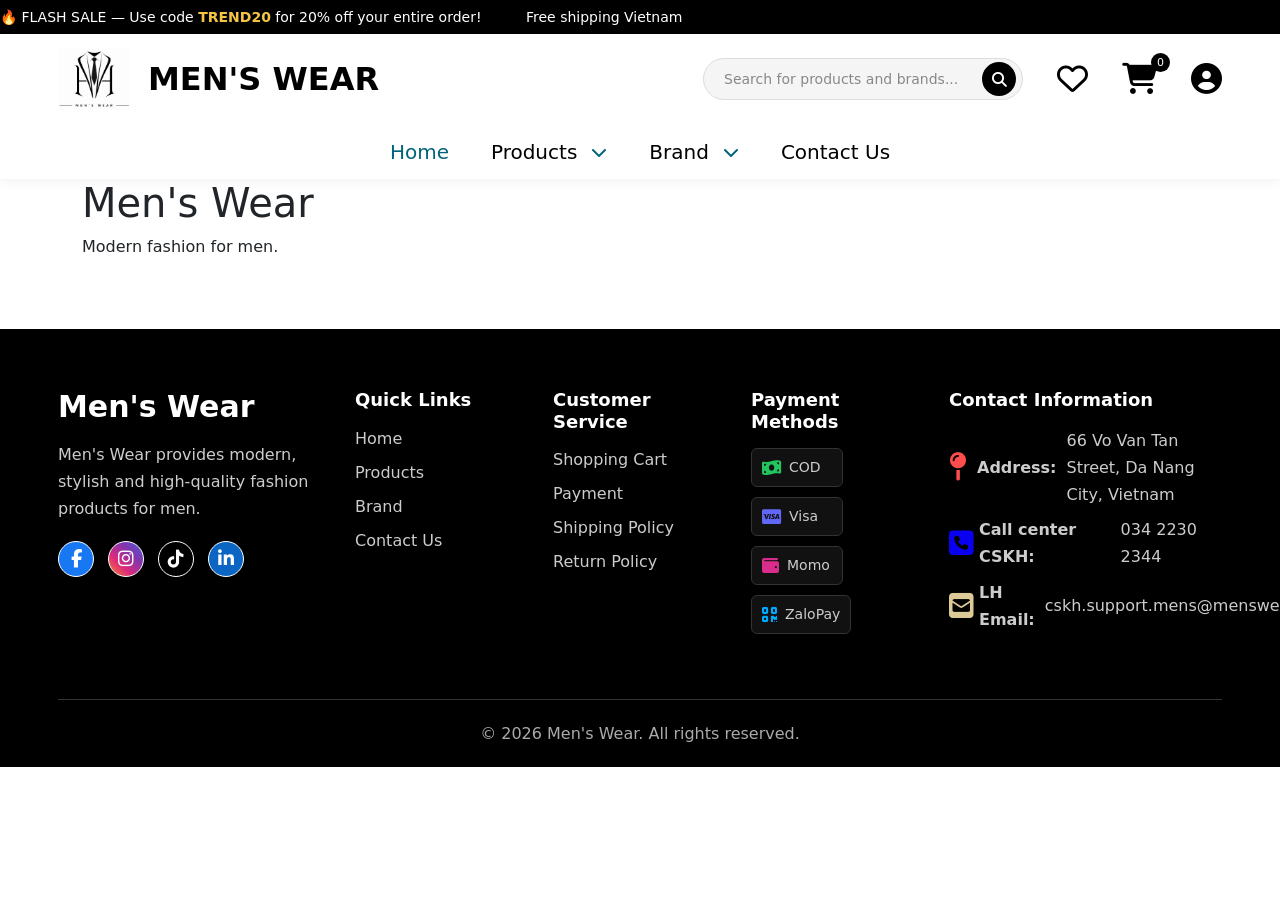
==== index.html @ c7200348 "My first commit" ====
<!DOCTYPE html>
<html lang="en">

<head>
    <meta charset="UTF-8">
    <meta name="viewport" content="width=device-width, initial-scale=1.0">
    <title>Home - Men's Wear</title>

    <!-- Bootstrap CSS -->
    <link href="https://cdn.jsdelivr.net/npm/bootstrap@5.3.3/dist/css/bootstrap.min.css" rel="stylesheet">

    <!-- Font Awesome Icons -->
    <link rel="stylesheet" href="https://cdnjs.cloudflare.com/ajax/libs/font-awesome/6.5.2/css/all.min.css">

    <!-- Custom CSS -->
    <link rel="stylesheet" href="css/variables.css">
    <link rel="stylesheet" href="css/components.css">
    <link rel="stylesheet" href="css/pages.css">
    <link rel="stylesheet" href="css/responsive.css">
</head>

<body>

    <div id="header"></div>

    <main>
        <section class="home-page">
            <div class="container">
                <h1>Men's Wear</h1>
                <p>Modern fashion for men.</p>
            </div>
        </section>
    </main>

    <div id="footer"></div>

    <!-- Bootstrap JS -->
    <script src="https://cdn.jsdelivr.net/npm/bootstrap@5.3.3/dist/js/bootstrap.bundle.min.js"></script>

    <!-- Data JS -->
    <script src="js/products-data.js"></script>
    <script src="js/brands-data.js"></script>

    <!-- Common JS -->
    <script src="js/components.js"></script>
    <script src="js/main.js"></script>

    <!-- Page JS -->
    <script src="js/home.js"></script>
</body>

</html>
---- css/components.css ----
/* ================= HEADER ================= */

.main-header {
    width: 100%;
    background-color: #ffffff;
    box-shadow: 0 2px 12px rgba(0, 0, 0, 0.06);
    position: relative;
    z-index: 1000;
}
/* ================= FLASH SALE BAR ================= */

.flash-sale-bar {
    width: 100%;
    height: 34px;
    background-color: #000000;
    color: #ffffff;
    overflow: hidden;
    display: flex;
    align-items: center;
}

.scrolling-text {
    margin: 0;
    white-space: nowrap;
    font-size: 14px;
    font-weight: 500;
    animation: scrollText 18s linear infinite;
}

.scrolling-text strong {
    color: #f5c542;
}

@keyframes scrollText {
    from {
        transform: translateX(100vw);
    }

    to {
        transform: translateX(-100%);
    }
}

/* ===== HEADER TOP ===== */

.header-top {
    width: 100%;
    background-color: #ffffff;
}

.header-top-container {
    height: 90px;
    padding: 0 58px;
    display: flex;
    align-items: center;
    justify-content: space-between;
}

.logo-box {
    display: flex;
    align-items: center;
    gap: 18px;
    text-decoration: none;
    color: #000000;
}

.logo-box img {
    width: 72px;
    height: 72px;
    object-fit: contain;
}

.logo-box span {
    font-size: 32px;
    font-weight: 700;
    color: #000000;
}

.header-right {
    display: flex;
    align-items: center;
    gap: 34px;
}

/* ===== HEADER SEARCH ===== */

.header-search {
    width: 320px;
    height: 42px;
    display: flex;
    align-items: center;
    background-color: #f5f5f5;
    border: 1px solid #dddddd;
    border-radius: 999px;
    padding: 0 6px 0 18px;
    transition: all 0.3s ease;
}

.header-search:hover,
.header-search:focus-within {
    background-color: #ffffff;
    border-color: #00637a;
    box-shadow: 0 4px 14px rgba(0, 99, 122, 0.15);
}

.header-search input {
    flex: 1;
    height: 100%;
    border: none;
    outline: none;
    background: transparent;
    font-size: 14px;
    color: #111111;
}

.header-search input::placeholder {
    color: #888888;
}

.header-search button {
    width: 34px;
    height: 34px;
    border: none;
    border-radius: 50%;
    background-color: #000000;
    color: #ffffff;
    display: flex;
    align-items: center;
    justify-content: center;
    font-size: 15px;
    cursor: pointer;
    transition: all 0.3s ease;
}

.header-search button:hover {
    background-color: #00637a;
    transform: scale(1.05);
}
.header-actions {
    display: flex;
    align-items: center;
    gap: 34px;
}

.header-icon {
    position: relative;
    border: none;
    background: none;
    color: #000000;
    font-size: 31px;
    text-decoration: none;
    cursor: pointer;
    line-height: 1;
}

.header-icon:hover {
    color: #00637a;
}

.cart-icon span {
    position: absolute;
    top: -10px;
    right: -13px;
    min-width: 19px;
    height: 19px;
    padding: 0 5px;
    border-radius: 50%;
    background-color: #000000;
    color: #ffffff;
    font-size: 11px;
    display: flex;
    align-items: center;
    justify-content: center;

}

.tooltip-item {
    position: relative;
}

.tooltip-item::after {
    content: attr(data-tooltip);
    position: absolute;
    bottom: -36px;
    left: 50%;
    transform: translateX(-50%);
    background-color: #000000;
    color: #ffffff;
    font-size: 12px;
    padding: 6px 10px;
    border-radius: 6px;
    white-space: nowrap;
    opacity: 0;
    visibility: hidden;
    pointer-events: none;
    transition: all 0.25s ease;
    z-index: 9999;
}

.tooltip-item:hover::after {
    opacity: 1;
    visibility: visible;
    bottom: -42px;
}





/* ===== MAIN NAVIGATION ===== */

.main-nav {
    width: 100%;
    height: 55px;
    background-color: #ffffff;
    display: flex;
    justify-content: center;
    align-items: center;
}

.nav-menu {
    list-style: none;
    padding: 0;
    margin: 0;
    display: flex;
    align-items: center;
    gap: 42px;
}

.nav-menu > li {
    position: relative;
}

.nav-menu > li > a {
    text-decoration: none;
    color: #000000;
    font-size: 20px;
    font-weight: 500;
    display: flex;
    align-items: center;
    gap: 14px;
}

.nav-menu > li > a:hover,
.nav-menu > li > a.active {
    color: #00637a;
}

.nav-menu i {
    font-size: 16px;
    color: #00637a;
}

/* ===== MEGA MENU COMMON ===== */

.mega-menu {
    display: none;
    position: fixed;
    left: 0;
    top: 145px;
    width: 100%;
    background-color: #ffffff;
    box-shadow: 0 8px 18px rgba(0, 0, 0, 0.08);
    z-index: 999;
}

.nav-dropdown:hover .mega-menu {
    display: grid;
}

.mega-column h3 {
    font-size: 20px;
    font-weight: 700;
    color: #000000;
    margin-bottom: 8px;
    text-transform: uppercase;
}

.mega-column a {
    display: block;
    text-decoration: none;
    color: #222222;
    font-size: 17px;
    line-height: 1.55;
    margin-bottom: 2px;
}

.mega-column a:hover {
    color: #00637a;
}





/* ===== MEGA MENU IMAGE BOX ===== */

.product-mega-menu {
    grid-template-columns: repeat(5, max-content) 300px !important;
    column-gap: 70px !important;
    padding: 28px 58px !important;
    justify-content: space-between !important;
    align-items: start;
}

.mega-image-wrapper {
    justify-self: end;
    display: flex;
    flex-direction: column;
    gap: 24px;
    padding-left: 28px;
    border-left: 1px solid #000000;
}

.mega-image-box {
    width: 360px;
    height: 200px;
    position: relative;
    overflow: hidden;
    border-radius: 16px;
}

.mega-image-box img {
    width: 100%;
    height: 100%;
    object-fit: cover;
    display: block;
    transition: transform 0.35s ease;
}

.mega-image-box:hover img {
    transform: scale(1.06);
}

.mega-image-box::after {
    content: "";
    position: absolute;
    inset: 0;
    background: linear-gradient(
        to top,
        rgba(0, 0, 0, 0.45),
        rgba(0, 0, 0, 0.05)
    );
}

.mega-image-content {
    position: absolute;
    left: 14px;
    bottom: 14px;
    z-index: 2;
}

.mega-image-content h3 {
    color: #ffffff;
    font-size: 18px;
    font-weight: 700;
    margin-bottom: 5px;
}

.mega-image-content a {
    color: #ffffff;
    font-size: 14px;
    font-weight: 600;
    text-decoration: underline;
}
/* ===== PRODUCT MEGA MENU AUTO SLIDER - 2 IMAGES ===== */

.product-menu-slider.two-images {
    width: 200%;
    height: 100%;
    display: flex;
    animation: productMenuSlideTwo 7s infinite ease-in-out;
}

.product-menu-slider.two-images img {
    width: 50%;
    height: 100%;
    object-fit: cover;
    object-position: center;
    display: block;
}

@keyframes productMenuSlideTwo {
    0% {
        transform: translateX(0);
    }

    42% {
        transform: translateX(0);
    }

    50% {
        transform: translateX(-50%);
    }

    92% {
        transform: translateX(-50%);
    }

    100% {
        transform: translateX(0);
    }
}





/* ===== BRAND MEGA MENU ===== */

.brand-mega-menu {
    grid-template-columns: repeat(3, max-content) 430px;
    column-gap: 90px;
    padding: 30px 58px;
    align-items: start;
    justify-content: space-between;
}

/* Brand image */
.brand-image-box {
    width: 430px;
    height: 220px;
    position: relative;
    overflow: hidden;
    border-radius: 18px;
    justify-self: end;
}

.brand-slider.three-images {
    width: 300%;
    height: 100%;
    display: flex;
    animation: brandSlideThree 10s infinite ease-in-out;
}

.brand-slider.three-images img {
    width: 33.333%;
    height: 100%;
    object-fit: cover;
    object-position: center;
    display: block;
}

@keyframes brandSlideThree {
    0% {
        transform: translateX(0);
    }

    28% {
        transform: translateX(0);
    }

    35% {
        transform: translateX(-33.333%);
    }

    60% {
        transform: translateX(-33.333%);
    }

    67% {
        transform: translateX(-66.666%);
    }

    92% {
        transform: translateX(-66.666%);
    }

    100% {
        transform: translateX(0);
    }
}

.brand-image-box::after {
    content: "";
    position: absolute;
    inset: 0;
    background: linear-gradient(
        to top,
        rgba(0, 0, 0, 0.50),
        rgba(0, 0, 0, 0.08)
    );
}

.brand-image-content {
    position: absolute;
    left: 20px;
    bottom: 18px;
    z-index: 2;
}

.brand-image-content h3 {
    color: #ffffff;
    font-size: 24px;
    font-weight: 700;
    margin-bottom: 8px;
}

.brand-image-content a {
    color: #ffffff;
    font-size: 15px;
    font-weight: 600;
    text-decoration: underline;
}








/* ================= FOOTER ================= */

.main-footer {
    background-color: #000000;
    color: #ffffff;
    padding: 60px 0 20px;
    margin-top: 70px;
}


.footer-container {
    padding-left: 58px;
    padding-right: 58px;
}

.main-footer .row {
    justify-content: space-between;
    
}
.footer-column {
    margin-bottom: 28px;
}


.main-footer h3 {
    font-size: 30px;
    font-weight: 700;
    margin-bottom: 16px;
}

.main-footer h4 {
    font-size: 18px;
    font-weight: 700;
    margin-bottom: 16px;
}

.main-footer p {
    color: #cccccc;
    line-height: 1.7;
    margin-bottom: 8px;
}

.main-footer ul {
    list-style: none;
    padding: 0;
    margin: 0;
}

.main-footer ul li {
    margin-bottom: 10px;
}

.main-footer ul li a {
    color: #cccccc;
    text-decoration: none;
}

.main-footer ul li a:hover {
    color: #ffffff;
}

.footer-socials {
    display: flex;
    gap: 14px;
    margin-top: 18px;
}

.footer-socials a {
    width: 36px;
    height: 36px;
    border: 1px solid #ffffff;
    border-radius: 50%;
    color: #ffffff;
    display: flex;
    align-items: center;
    justify-content: center;
    text-decoration: none;
}

.footer-socials a:hover {
    background-color: #ffffff;
    color: #000000;
}

.footer-bottom {
    border-top: 1px solid #333333;
    margin-top: 30px;
    padding-top: 20px;
    text-align: center;
}

.footer-bottom p {
    margin: 0;
    color: #aaaaaa;
}


/* icon màu  */
.footer-socials .social-icon i {
    font-size: 18px;
}
.footer-socials .facebook i {
    color: #1877f2;
}
.footer-socials .instagram i {
    color: #e4405f;
}
.footer-socials .tiktok i {
    color: #000000;
}
.footer-socials .linkedin i {
    color: #0a66c2;
}


/* background sau từng icon  */
.footer-socials .facebook {
    background-color: #1877f2;
}
.footer-socials .instagram {
    background: linear-gradient(45deg, #f58529, #dd2a7b, #8134af, #515bd4);
}
.footer-socials .tiktok {
    background-color: #000000;
}
.footer-socials .linkedin {
    background-color: #0a66c2;
}
.footer-socials .social-icon i {
    color: #ffffff;
}

/*  */
.footer-contact p {
    display: flex;
    align-items: center;
    gap: 12px;
    color: #cccccc;
    margin-bottom: 12px;
}

.footer-column p {
    display: flex;
    align-items: center;
    gap: 10px;
}

.footer-column p i {
    width: 20px;
    font-size: 16px;
}

/* Address icon */
.footer-column .fa-map-pin {
    color: #ff4d4d;
    font-size: 28px;
}

/* Phone icon */
.footer-column .fa-square-phone {
    color: #0900f1;
     font-size: 28px;
}

/* Email icon */
.footer-column .fa-square-envelope {
    color: #deca96;
     font-size: 28px;
}

/* ================= FOOTER PAYMENT METHODS ================= */

.footer-payment .payment-icons {
    display: flex;
    flex-wrap: wrap;
    gap: 10px;
}

.footer-payment .payment-icons span {
    min-width: 92px;
    padding: 8px 10px;
    border: 1px solid #333333;
    border-radius: 6px;
    background-color: #111111;
    color: #cccccc;
    font-size: 14px;
    display: flex;
    align-items: center;
    gap: 8px;
}

.footer-payment .payment-icons span:hover {
    background-color: #ffffff;
    color: #000000;
    border-color: #ffffff;
}

.footer-payment .payment-icons i {
    font-size: 17px;
}

/* Màu riêng cho từng icon */
.footer-payment .fa-cc-visa {
    color: #6067f5;
}
.footer-payment .fa-wallet {
    color: #d82d8b;
}

.footer-payment .fa-qrcode {
    color: #00a8ff;
}
.footer-payment .fa-money-bill-wave {
    color: #22c55e;
}
---- css/pages.css ----
/* ================= PRODUCTS PAGE ================= */

.page-title {
    padding: 40px 0 30px;
    background-color: #fafafa;
}

.page-title h1 {
    font-size: 42px;
    font-weight: 700;
    margin-bottom: 10px;
}

.page-title p {
    font-size: 16px;
    color: #555555;
    margin: 0;
}

.products-section {
    padding: 50px 0 70px;
}

.products-toolbar {
    margin-bottom: 25px;
}

.products-toolbar p {
    margin: 0;
    color: #555555;
    font-size: 15px;
}

.product-card {
    height: 100%;
    background-color: #ffffff;
    border: 1px solid #eeeeee;
    border-radius: 16px;
    overflow: hidden;
    transition: all 0.3s ease;
}

.product-card:hover {
    transform: translateY(-6px);
    box-shadow: 0 12px 28px rgba(0, 0, 0, 0.12);
}

.product-image {
    position: relative;
    width: 100%;
    height: 280px;          /* Chiều cao cố định, bạn có thể tăng/giảm */
    background-color: #f7f7f7;
    overflow: hidden;       /* Ẩn phần ảnh bị tràn ra ngoài */
}

.product-image img {
    width: 100%;
    height: 100%;
    object-fit: cover;      /* Giúp ảnh lấp đầy khung, giữ tỷ lệ, cắt bớt phần thừa */
    display: block;
    transition: transform 0.35s ease;
}

.product-card:hover .product-image img {
    transform: scale(1.06); /* Phóng to nhẹ khi hover */
}

.product-badges {
    position: absolute;
    top: 12px;
    left: 12px;
    display: flex;
    flex-direction: column;
    gap: 6px;
}

.product-badge {
    width: fit-content;
    padding: 5px 9px;
    border-radius: 999px;
    font-size: 11px;
    font-weight: 700;
    color: #ffffff;
    text-transform: uppercase;
}

.product-badge.sale {
    background-color: #e11d48;
}

.product-badge.new {
    background-color: #00637a;
}

.product-badge.best {
    background-color: #111111;
}

.product-info {
    padding: 18px;
}

.product-brand {
    margin-bottom: 6px;
    color: #00637a;
    font-size: 12px;
    font-weight: 700;
    letter-spacing: 0.8px;
}

.product-name {
    min-height: 48px;
    margin-bottom: 10px;
    font-size: 17px;
    font-weight: 700;
}

.product-name a {
    color: #111111;
    text-decoration: none;
}

.product-name a:hover {
    color: #00637a;
}

.product-rating {
    display: flex;
    align-items: center;
    gap: 5px;
    margin-bottom: 10px;
    color: #f5a524;
    font-size: 14px;
}

.product-rating span {
    color: #333333;
}

.product-price {
    display: flex;
    align-items: center;
    gap: 8px;
    flex-wrap: wrap;
    margin-bottom: 16px;
}

.current-price {
    color: #111111;
    font-size: 16px;
    font-weight: 700;
}

.old-price {
    color: #999999;
    font-size: 14px;
    text-decoration: line-through;
}

.product-btn {
    display: inline-flex;
    align-items: center;
    justify-content: center;
    width: 100%;
    height: 42px;
    border-radius: 999px;
    background-color: #111111;
    color: #ffffff;
    font-size: 14px;
    font-weight: 600;
    text-decoration: none;
    transition: all 0.3s ease;
}

.product-btn:hover {
    background-color: #00637a;
    color: #ffffff;
}

.no-products {
    padding: 40px 0;
    text-align: center;
    color: #777777;
    font-size: 18px;
}

/* ================= PRODUCT GROUP SECTION ================= */

.product-group-section {
    margin-bottom: 60px;
}

.product-group-header {
    display: flex;
    align-items: flex-end;
    justify-content: space-between;
    gap: 20px;
    margin-bottom: 24px;
    padding-bottom: 16px;
    border-bottom: 1px solid #eeeeee;
}

.product-group-header h2 {
    margin-bottom: 6px;
    font-size: 28px;
    font-weight: 700;
    color: #111111;
}

.product-group-header p {
    margin: 0;
    color: #666666;
    font-size: 15px;
}

.product-group-header span {
    color: #00637a;
    font-size: 14px;
    font-weight: 700;
    white-space: nowrap;
}

.product-hidden-list {
    display: none;
}

.product-hidden-list.active {
    display: flex;
}

.view-more-wrapper {
    margin-top: 10px;
    text-align: center;
}

.view-more-btn {
    min-width: 150px;
    height: 44px;
    border: 1px solid #111111;
    border-radius: 999px;
    background-color: transparent;
    color: #111111;
    font-size: 14px;
    font-weight: 700;
    transition: all 0.3s ease;
}

.view-more-btn:hover {
    background-color: #111111;
    color: #ffffff;
}
.slider-link-btn {
    display: inline-flex;
    align-items: center;
    justify-content: center;
    text-decoration: none;
}

.slider-link-btn:hover {
    text-decoration: none;
}












/* ================= PRODUCT PAGE SLIDER ================= */

.product-category-slider-section {
    padding: 0 58px 40px;
    background-color: #ffffff;
}

/* Bỏ giới hạn container Bootstrap */
.product-category-slider-section .container {
    max-width: 100%;
    width: 100%;
    padding-left: 0;
    padding-right: 0;
}

/* Khung slider */
#productCategorySlider {
    width: 100%;
    border-radius: 0;
    overflow: hidden;
    background-color: #ffffff;
}

/* Chiều cao slide */
#productCategorySlider .carousel-item {
    height: 720px;
    position: relative;
    background-color: #ffffff;
}

/* Ảnh full slide */
#productCategorySlider .carousel-item img {
    width: 100%;
    height: 100%;
    object-fit: cover;
    object-position: center;
    display: block;
}

/* Lớp phủ giúp chữ dễ đọc hơn */
#productCategorySlider .carousel-item::after {
    content: "";
    position: absolute;
    inset: 0;
    background: linear-gradient(90deg,
            rgba(255, 255, 255, 0.82) 0%,
            rgba(255, 255, 255, 0.55) 0%,
            rgba(255, 255, 255, 0.10) 80%,
            rgba(0, 0, 0, 0.12) 100%);
    z-index: 1;
}

/* Caption tổng */
.product-slider-caption {
    position: absolute;
    left: 58px;
    bottom: 70px;
    top: auto;
    right: auto;
    transform: none;
    max-width: 520px;
    text-align: left;
    z-index: 2;
    color: #111111;
}

/* Box nội dung */
.product-slider-content {
    background: rgba(255, 255, 255, 0.18);
    backdrop-filter: blur(3px);
    padding: 10px 0;
    border-radius: 12px;
}

/* Tag nhỏ */
.product-slider-tag {
    display: inline-block;
    font-size: 13px;
    font-weight: 700;
    text-transform: uppercase;
    letter-spacing: 1px;
    color: #0b7285;
    margin-bottom: 14px;
}

/* Tiêu đề lớn */
.product-slider-content h2 {
    font-size: 64px;
    line-height: 1.05;
    font-weight: 800;
    color: #111111;
    margin-bottom: 18px;
}

/* Mô tả */
.product-slider-content p {
    font-size: 18px;
    line-height: 1.7;
    color: #333333;
    margin-bottom: 26px;
    max-width: 460px;
}

/* Button */
.product-slider-btn {
    display: inline-flex;
    align-items: center;
    justify-content: center;
    padding: 14px 28px;
    border-radius: 999px;
    background-color: #111111;
    color: #ffffff;
    font-size: 15px;
    font-weight: 700;
    text-decoration: none;
    transition: all 0.3s ease;
}

.product-slider-btn:hover {
    background-color: #0b7285;
    color: #ffffff;
    transform: translateY(-2px);
}

/* Nút prev next */
#productCategorySlider .carousel-control-prev,
#productCategorySlider .carousel-control-next {
    width: 52px;
    height: 52px;
    top: 50%;
    transform: translateY(-50%);
    background-color: rgba(17, 17, 17, 0.45);
    border-radius: 50%;
    opacity: 1;
    z-index: 3;
}

#productCategorySlider .carousel-control-prev {
    left: 24px;
}

#productCategorySlider .carousel-control-next {
    right: 24px;
}

#productCategorySlider .carousel-control-prev:hover,
#productCategorySlider .carousel-control-next:hover {
    background-color: rgba(17, 17, 17, 0.75);
}

/* Indicators */
#productCategorySlider .carousel-indicators {
    bottom: 18px;
    z-index: 4;
}

#productCategorySlider .carousel-indicators button {
    width: 10px;
    height: 10px;
    border-radius: 50%;
    border: none;
    margin: 0 5px;
    background-color: rgba(255, 255, 255, 0.65);
}

#productCategorySlider .carousel-indicators .active {
    background-color: #111111;
}

/* Đồng bộ các section khác theo mép 58px nếu muốn */
.page-title .container,
.products-section .container {
    max-width: 100%;
    padding-left: 58px;
    padding-right: 58px;
}


/* ================= PRODUCT CATEGORY NAVIGATION ================= */

.product-categories-nav {
    padding: 30px 58px;
    background-color: #ffffff;
}

.product-categories-nav .container {
    display: flex;
    justify-content: center;
    gap: 24px;
    flex-wrap: wrap;
}

.category-nav-card {
    width: 180px;
    height: 80px;

    display: flex;
    align-items: center;
    gap: 18px;

    padding: 20px 24px;

    background-color: #ffffff;

    border: 1px solid #d9d9d9;
    border-radius: 16px;

    text-decoration: none;
    color: #111111;

    transition: all 0.3s ease;
}

.category-nav-card:hover {
    transform: translateY(-4px);
    border-color: #111111;
    box-shadow: 0 8px 20px rgba(0,0,0,0.08);
}

.category-nav-card img {
    width: 42px;
    height: 42px;
    object-fit: contain;
}

.category-nav-card span {
    font-size: 16px;
    font-weight: 500;
}



/* ===== FILTER SIDEBAR ===== */
/* ===== FILTER SIDEBAR - STICKY ===== */
.filter-sidebar {
    position: sticky;
    top: 100px;          /* Điều chỉnh theo chiều cao header (ví dụ header cao 80px) */
    height: fit-content; /* Chỉ chiếm chiều cao vừa đủ với nội dung */
    align-self: flex-start;
    background: #f8f9fa;
    padding: 20px 15px;
    border-radius: 8px;
    border: 1px solid #e9ecef;
    margin-bottom: 30px;
    max-height: calc(100vh - 120px); /* Giới hạn chiều cao để không bị tràn màn hình */
    overflow-y: auto;    /* Nếu nội dung dài hơn màn hình thì có thanh cuộn bên trong */
}

/* ... các style khác giữ nguyên ... */

.filter-sidebar h3 {
    font-size: 20px;
    font-weight: 700;
    margin-bottom: 20px;
    padding-bottom: 10px;
    border-bottom: 2px solid #dee2e6;
    text-transform: uppercase;
    letter-spacing: 0.5px;
    color: #212529;
}

.filter-group {
    margin-bottom: 18px;
    padding-bottom: 15px;
    border-bottom: 1px solid #e9ecef;
}
.filter-group:last-of-type {
    border-bottom: none;
    margin-bottom: 0;
}

.filter-group h4 {
    font-size: 14px;
    font-weight: 600;
    color: #495057;
    margin-bottom: 8px;
    text-transform: uppercase;
    letter-spacing: 0.3px;
}

.filter-group ul {
    list-style: none;
    padding: 0;
    margin: 0;
}

.filter-group ul li {
    margin-bottom: 4px;
}
.filter-group ul li label {
    display: flex;
    align-items: center;
    font-size: 14px;
    color: #333;
    cursor: pointer;
    padding: 4px 0;
    width: 100%;
    transition: background 0.15s;
}
.filter-group ul li label:hover {
    background: #e9ecef;
    border-radius: 4px;
    padding-left: 6px;
}
.filter-group ul li input[type="checkbox"] {
    margin-right: 10px;
    width: 16px;
    height: 16px;
    accent-color: #007bff;
    cursor: pointer;
}

/* Price list (dạng dọc, nhưng giữ nguyên) */
.price-list li label input {
    margin-right: 10px;
}

/* Horizontal filter grid (Size, Color) */
.filter-grid.horizontal {
    display: flex;
    flex-wrap: wrap;
    gap: 6px 10px;
    margin-top: 5px;
}
.filter-grid.horizontal label {
    display: flex;
    align-items: center;
    font-size: 14px;
    cursor: pointer;
    padding: 2px 0;
}
.filter-grid.horizontal label input {
    margin-right: 5px;
    accent-color: #007bff;
}

.clear-filter-btn {
    display: inline-block;
    margin-top: 12px;
    padding: 8px 20px;
    background: #dc3545;
    color: #fff;
    border: none;
    border-radius: 4px;
    font-weight: 600;
    font-size: 14px;
    cursor: pointer;
    transition: background 0.2s;
}
.clear-filter-btn:hover {
    background: #c82333;
}


/* Brand grid: 3 cột */
.filter-grid.brand-grid {
    display: grid;
    grid-template-columns: repeat(3, 1fr);
    gap: 4px 8px;
    margin-top: 5px;
}

.filter-grid.brand-grid label {
    display: flex;
    align-items: center;
    font-size: 14px;
    cursor: pointer;
    padding: 2px 0;
}

.filter-grid.brand-grid label input {
    margin-right: 6px;
    accent-color: #007bff;
}



/* ===== PRODUCT RESULT INFO ===== */
.product-result-info {
    font-size: 15px;
    color: #6c757d;
    margin-bottom: 20px;
    padding-bottom: 10px;
    border-bottom: 1px solid #dee2e6;
}

/* ===== RESPONSIVE ===== */
@media (max-width: 768px) {
    .filter-sidebar {
        margin-bottom: 30px;
    }
    .filter-grid.horizontal {
        gap: 4px 8px;
    }
}

/* ===== PAGINATION ===== */
.pagination {
    gap: 4px;
}
.pagination .page-item .page-link {
    color: #111;
    border: 1px solid #dee2e6;
    border-radius: 4px;
    padding: 6px 14px;
    transition: all 0.2s;
}
.pagination .page-item.active .page-link {
    background: #111;
    border-color: #111;
    color: #fff;
}
.pagination .page-item .page-link:hover {
    background: #f1f1f1;
    color: #000;
}
.pagination .page-item.disabled .page-link {
    color: #aaa;
    pointer-events: none;
}






/* Gioi thieu product */
/* ===== BRAND STORY ===== */
.brand-story-section {
    padding: 60px 0 40px;
    background: #ffffff;
    border-top: 1px solid #e5e5e5;
    border-bottom: 1px solid #e5e5e5;
}

.brand-story-wrapper {
    max-width: 1200px;
    margin: 0 auto;
}

/* === EXCERPT === */
.story-excerpt {
    display: grid;
    grid-template-columns: 120px 1fr;
    gap: 50px;
    align-items: center;
    padding-bottom: 40px;
    border-bottom: 1px solid #eaeaea;
}

.story-logo {
    width: 100px;
    height: auto;
    opacity: 0.9;
}

.eyebrow {
    font-size: 11px;
    letter-spacing: 0.3em;
    text-transform: uppercase;
    color: #888;
    display: block;
    margin-bottom: 12px;
}

.story-excerpt h2 {
    font-size: 32px;
    font-weight: 700;
    color: #111;
    line-height: 1.2;
    margin-bottom: 16px;
}

.story-intro-text {
    font-size: 16px;
    line-height: 1.8;
    color: #555;
    max-width: 520px;
    margin-bottom: 24px;
}

/* === READ MORE BUTTON === */
.read-more-btn {
    display: inline-flex;
    align-items: center;
    gap: 10px;
    padding: 10px 28px;
    background: transparent;
    border: 2px solid #111;
    border-radius: 999px;
    font-size: 13px;
    font-weight: 600;
    color: #111;
    cursor: pointer;
    transition: all 0.3s ease;
}

.read-more-btn:hover {
    background: #111;
    color: #fff;
}

.read-more-btn i {
    transition: transform 0.3s;
}

.read-more-btn.open i {
    transform: rotate(180deg);
}

/* === FULL STORY (ẩn) === */
.story-full {
    overflow: hidden;
    max-height: 0;
    transition: max-height 0.7s cubic-bezier(0.4, 0, 0.2, 1);
}
.story-full.visible {
    max-height: 4000px;
}

/* === 1. INTRO FULL === */
.story-intro-full {
    padding: 50px 0 20px;
    display: grid;
    grid-template-columns: 1fr 1fr;
    gap: 40px;
}
.story-intro-full p {
    font-size: 15px;
    line-height: 1.9;
    color: #555;
}

/* === DIVIDER === */
.story-divider {
    display: flex;
    align-items: center;
    gap: 20px;
    margin: 40px 0;
}
.story-divider::before,
.story-divider::after {
    content: '';
    flex: 1;
    height: 1px;
    background: #e0e0e0;
}
.story-divider span {
    font-size: 18px;
    color: #666;
}

/* === 2 & 3: BRAND & PRODUCT BLOCKS === */
.story-brand-block,
.story-product-block {
    display: grid;
    grid-template-columns: 1fr 1fr;
    gap: 60px;
    align-items: center;
    margin-bottom: 60px;
}

.story-product-block .block-img {
    order: 2;
}
.story-product-block .block-text {
    order: 1;
}

.block-img img {
    width: 100%;
    height: 320px;
    object-fit: cover;
    border-radius: 8px;
    display: block;
}

.story-tag {
    font-size: 11px;
    letter-spacing: 0.3em;
    text-transform: uppercase;
    color: #888;
    display: block;
    margin-bottom: 12px;
}

.block-text h3 {
    font-size: 28px;
    font-weight: 700;
    color: #111;
    line-height: 1.25;
    margin-bottom: 20px;
}

.block-text p {
    font-size: 15px;
    line-height: 1.9;
    color: #555;
    margin-bottom: 14px;
}

/* === 4. FEATURES === */
.story-features-block {
    background: #f8f9fa;
    padding: 60px 50px;
    margin-bottom: 60px;
    border-radius: 12px;
}

.story-features-block > h3 {
    font-size: 20px;
    font-weight: 700;
    color: #111;
    text-align: center;
    margin-bottom: 40px;
}

.features-grid {
    display: grid;
    grid-template-columns: repeat(3, 1fr);
    gap: 30px;
}

.feature-item {
    text-align: center;
    padding: 20px 10px;
}

.feature-icon {
    font-size: 28px;
    color: #111;
    margin-bottom: 16px;
}

.feature-item h4 {
    font-size: 18px;
    font-weight: 600;
    color: #111;
    margin-bottom: 8px;
}

.feature-item p {
    font-size: 14px;
    color: #777;
    line-height: 1.7;
    margin: 0;
}

/* === 5. COMMUNITY === */
.story-community-block {
    display: grid;
    grid-template-columns: 1fr 1fr;
    gap: 50px;
    align-items: center;
    padding-top: 40px;
    border-top: 1px solid #eaeaea;
}

.community-left h3 {
    font-size: 30px;
    font-weight: 700;
    color: #111;
    line-height: 1.2;
    margin-bottom: 16px;
}

.community-left p {
    font-size: 15px;
    line-height: 1.9;
    color: #555;
}

.social-label {
    font-size: 11px;
    letter-spacing: 0.3em;
    text-transform: uppercase;
    color: #888;
    display: block;
    margin-bottom: 16px;
}

.story-social-links {
    display: flex;
    gap: 12px;
}

.story-social-links a {
    display: inline-flex;
    align-items: center;
    justify-content: center;
    width: 44px;
    height: 44px;
    border: 1px solid #ddd;
    border-radius: 50%;
    color: #333;
    font-size: 18px;
    transition: all 0.3s;
    text-decoration: none;
}

.story-social-links a:hover {
    border-color: #111;
    color: #111;
    transform: translateY(-2px);
}

/* === RESPONSIVE === */
@media (max-width: 992px) {
    .story-excerpt {
        grid-template-columns: 1fr;
        text-align: center;
        gap: 30px;
    }
    .story-excerpt .excerpt-left {
        text-align: center;
    }
    .story-intro-text {
        max-width: 100%;
        margin-left: auto;
        margin-right: auto;
    }
    .story-brand-block,
    .story-product-block {
        grid-template-columns: 1fr;
        gap: 30px;
    }
    .story-product-block .block-img {
        order: 0;
    }
    .story-intro-full {
        grid-template-columns: 1fr;
        gap: 20px;
    }
    .features-grid {
        grid-template-columns: 1fr;
        gap: 20px;
    }
    .story-community-block {
        grid-template-columns: 1fr;
        gap: 30px;
    }
    .story-features-block {
        padding: 40px 25px;
    }
}

@media (max-width: 768px) {
    .brand-story-section {
        padding: 40px 0 30px;
    }
    .story-excerpt h2 {
        font-size: 26px;
    }
    .block-text h3 {
        font-size: 24px;
    }
    .block-img img {
        height: 220px;
    }
    .story-logo {
        width: 80px;
    }
}
---- css/responsive.css ----
/* ================= TABLET ================= */

@media (max-width: 992px) {
    .header-top-container {
        height: auto;
        padding: 20px 24px;
        flex-direction: column;
        gap: 20px;
    }

    .header-right {
        width: 100%;
        justify-content: center;
        flex-wrap: wrap;
    }

    .main-nav {
        height: auto;
        padding: 16px 0;
    }

    .nav-menu {
        flex-wrap: wrap;
        justify-content: center;
        gap: 24px;
    }

    .mega-menu {
        position: static;
        width: 100%;
        box-shadow: none;
        margin-top: 16px;
    }

    .nav-dropdown:hover .mega-menu {
        display: grid;
    }

    .product-mega-menu,
    .brand-mega-menu {
        grid-template-columns: repeat(2, 1fr);
        padding: 25px;
        min-height: auto;
    }

    .product-mega-menu .mega-column:nth-child(5) {
        grid-column: auto;
    }
}


/* ================= MOBILE ================= */

@media (max-width: 576px) {
    .logo-box {
        flex-direction: column;
        gap: 8px;
    }

    .logo-box img {
        width: 58px;
        height: 58px;
    }

    .logo-box span {
        font-size: 26px;
    }

    .header-search input {
        width: 200px;
    }

    .header-actions {
        gap: 22px;
    }

    .header-icon,
    .header-search button {
        font-size: 26px;
    }

    .nav-menu {
        flex-direction: column;
        gap: 16px;
    }

    .product-mega-menu,
    .brand-mega-menu {
        grid-template-columns: 1fr;
        padding: 22px;
    }

    .mega-column h3 {
        font-size: 17px;
    }

    .mega-column a {
        font-size: 15px;
    }

    .main-footer {
        text-align: center;
    }

    .footer-socials {
        justify-content: center;
    }
}
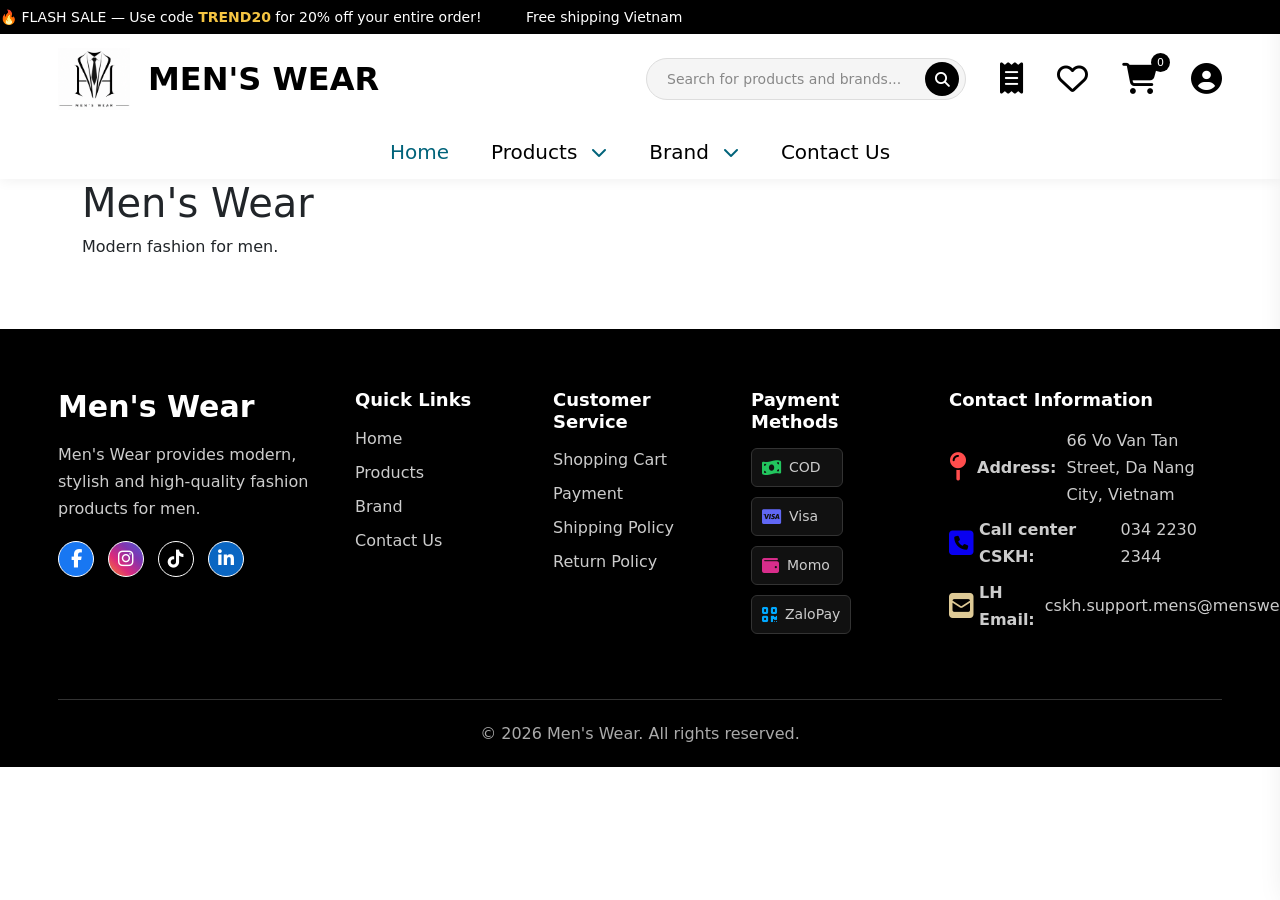
==== commit 4ef3b961: "new payemt" ====
--- a/index.html
+++ b/index.html
@@ -47,6 +47,7 @@
 
     <!-- Page JS -->
     <script src="js/home.js"></script>
+    <script src="js/cart.js"></script>
 </body>
 
 </html>
--- a/css/components.css
+++ b/css/components.css
@@ -724,4 +724,263 @@
 }
 .footer-payment .fa-money-bill-wave {
     color: #22c55e;
+}
+
+
+
+/* ========================================
+   MINI CART SIDEBAR
+   ======================================== */
+
+/* Overlay */
+.cart-overlay {
+    position: fixed;
+    top: 0;
+    left: 0;
+    width: 100%;
+    height: 100%;
+    background: rgba(0, 0, 0, 0.5);
+    z-index: 9998;
+    display: none;
+    opacity: 0;
+    transition: opacity 0.3s ease;
+}
+.cart-overlay.active {
+    display: block;
+    opacity: 1;
+}
+
+/* Mini Cart Sidebar */
+.mini-cart {
+    position: fixed;
+    top: 0;
+    right: -420px;
+    width: 400px;
+    max-width: 90vw;
+    height: 100%;
+    background: #ffffff;
+    z-index: 9999;
+    box-shadow: -8px 0 30px rgba(0, 0, 0, 0.15);
+    transition: right 0.4s cubic-bezier(0.4, 0, 0.2, 1);
+    display: flex;
+    flex-direction: column;
+}
+.mini-cart.open {
+    right: 0;
+}
+
+/* Header */
+.mini-cart-header {
+    display: flex;
+    justify-content: space-between;
+    align-items: center;
+    padding: 20px 24px;
+    border-bottom: 1px solid #eaeaea;
+    flex-shrink: 0;
+}
+.mini-cart-header h3 {
+    font-size: 20px;
+    font-weight: 700;
+    color: #1a1a1a;
+    margin: 0;
+}
+.mini-cart-close {
+    background: none;
+    border: none;
+    font-size: 28px;
+    color: #666;
+    cursor: pointer;
+    transition: transform 0.2s;
+    line-height: 1;
+}
+.mini-cart-close:hover {
+    transform: rotate(90deg);
+    color: #1a1a1a;
+}
+
+/* Body (scrollable) */
+.mini-cart-body {
+    flex: 1;
+    overflow-y: auto;
+    padding: 16px 20px;
+}
+
+/* Empty cart */
+.mini-cart-empty {
+    text-align: center;
+    padding: 40px 0;
+}
+.mini-cart-empty i {
+    font-size: 48px;
+    color: #ccc;
+    margin-bottom: 16px;
+}
+.mini-cart-empty p {
+    font-size: 16px;
+    color: #888;
+    margin-bottom: 20px;
+}
+.continue-shopping-btn {
+    display: inline-block;
+    padding: 10px 30px;
+    background: #1a1a1a;
+    color: #fff;
+    border-radius: 999px;
+    text-decoration: none;
+    font-weight: 600;
+    font-size: 14px;
+    transition: background 0.3s;
+}
+.continue-shopping-btn:hover {
+    background: #00637a;
+    color: #fff;
+}
+
+/* Cart item */
+.cart-item {
+    display: flex;
+    gap: 14px;
+    padding: 14px 0;
+    border-bottom: 1px solid #f0f0f0;
+    align-items: center;
+}
+.cart-item img {
+    width: 64px;
+    height: 64px;
+    object-fit: cover;
+    border-radius: 6px;
+    background: #f5f5f5;
+    flex-shrink: 0;
+}
+.cart-item-info {
+    flex: 1;
+    min-width: 0;
+}
+.cart-item-info .item-name {
+    font-size: 15px;
+    font-weight: 600;
+    color: #1a1a1a;
+    margin: 0 0 2px 0;
+    white-space: nowrap;
+    overflow: hidden;
+    text-overflow: ellipsis;
+}
+.cart-item-info .item-detail {
+    font-size: 13px;
+    color: #888;
+    margin: 0 0 4px 0;
+}
+.cart-item-info .item-price {
+    font-size: 15px;
+    font-weight: 700;
+    color: #1a1a1a;
+}
+.cart-item-qty {
+    display: flex;
+    align-items: center;
+    gap: 6px;
+    margin-top: 4px;
+}
+.cart-item-qty button {
+    width: 28px;
+    height: 28px;
+    border: 1px solid #ddd;
+    border-radius: 4px;
+    background: #fff;
+    cursor: pointer;
+    font-size: 14px;
+    transition: background 0.2s;
+}
+.cart-item-qty button:hover {
+    background: #f0f0f0;
+}
+.cart-item-qty span {
+    font-size: 15px;
+    font-weight: 600;
+    min-width: 28px;
+    text-align: center;
+}
+.cart-item-remove {
+    background: none;
+    border: none;
+    color: #ccc;
+    font-size: 18px;
+    cursor: pointer;
+    transition: color 0.2s;
+    padding: 4px;
+}
+.cart-item-remove:hover {
+    color: #dc3545;
+}
+
+/* Footer */
+.mini-cart-footer {
+    padding: 16px 24px 24px;
+    border-top: 1px solid #eaeaea;
+    flex-shrink: 0;
+}
+.mini-cart-total {
+    display: flex;
+    justify-content: space-between;
+    align-items: center;
+    font-size: 18px;
+    font-weight: 700;
+    color: #1a1a1a;
+    margin-bottom: 16px;
+}
+.mini-cart-total span:last-child {
+    color: #1a1a1a;
+}
+.view-cart-btn,
+.checkout-btn {
+    display: block;
+    width: 100%;
+    padding: 12px 0;
+    text-align: center;
+    border-radius: 999px;
+    font-weight: 600;
+    font-size: 15px;
+    text-decoration: none;
+    transition: all 0.3s;
+    margin-top: 8px;
+}
+.view-cart-btn {
+    background: #f5f5f5;
+    color: #1a1a1a;
+}
+.view-cart-btn:hover {
+    background: #e0e0e0;
+    color: #1a1a1a;
+}
+.checkout-btn {
+    background: #1a1a1a;
+    color: #fff;
+}
+.checkout-btn:hover {
+    background: #00637a;
+    color: #fff;
+}
+
+/* Responsive */
+@media (max-width: 480px) {
+    .mini-cart {
+        width: 100%;
+        max-width: 100%;
+    }
+    .mini-cart-header {
+        padding: 16px 18px;
+    }
+    .mini-cart-body {
+        padding: 12px 16px;
+    }
+    .mini-cart-footer {
+        padding: 12px 16px 18px;
+    }
+    .cart-item img {
+        width: 52px;
+        height: 52px;
+    }
+    .cart-item-info .item-name {
+        font-size: 14px;
+    }
 }
--- a/css/pages.css
+++ b/css/pages.css
@@ -48,21 +48,25 @@
 .product-image {
     position: relative;
     width: 100%;
-    height: 280px;          /* Chiều cao cố định, bạn có thể tăng/giảm */
+    height: 280px;
+    /* Chiều cao cố định, bạn có thể tăng/giảm */
     background-color: #f7f7f7;
-    overflow: hidden;       /* Ẩn phần ảnh bị tràn ra ngoài */
+    overflow: hidden;
+    /* Ẩn phần ảnh bị tràn ra ngoài */
 }
 
 .product-image img {
     width: 100%;
     height: 100%;
-    object-fit: cover;      /* Giúp ảnh lấp đầy khung, giữ tỷ lệ, cắt bớt phần thừa */
+    object-fit: cover;
+    /* Giúp ảnh lấp đầy khung, giữ tỷ lệ, cắt bớt phần thừa */
     display: block;
     transition: transform 0.35s ease;
 }
 
 .product-card:hover .product-image img {
-    transform: scale(1.06); /* Phóng to nhẹ khi hover */
+    transform: scale(1.06);
+    /* Phóng to nhẹ khi hover */
 }
 
 .product-badges {
@@ -249,6 +253,7 @@
     background-color: #111111;
     color: #ffffff;
 }
+
 .slider-link-btn {
     display: inline-flex;
     align-items: center;
@@ -487,7 +492,7 @@
 .category-nav-card:hover {
     transform: translateY(-4px);
     border-color: #111111;
-    box-shadow: 0 8px 20px rgba(0,0,0,0.08);
+    box-shadow: 0 8px 20px rgba(0, 0, 0, 0.08);
 }
 
 .category-nav-card img {
@@ -507,16 +512,20 @@
 /* ===== FILTER SIDEBAR - STICKY ===== */
 .filter-sidebar {
     position: sticky;
-    top: 100px;          /* Điều chỉnh theo chiều cao header (ví dụ header cao 80px) */
-    height: fit-content; /* Chỉ chiếm chiều cao vừa đủ với nội dung */
+    top: 100px;
+    /* Điều chỉnh theo chiều cao header (ví dụ header cao 80px) */
+    height: fit-content;
+    /* Chỉ chiếm chiều cao vừa đủ với nội dung */
     align-self: flex-start;
     background: #f8f9fa;
     padding: 20px 15px;
     border-radius: 8px;
     border: 1px solid #e9ecef;
     margin-bottom: 30px;
-    max-height: calc(100vh - 120px); /* Giới hạn chiều cao để không bị tràn màn hình */
-    overflow-y: auto;    /* Nếu nội dung dài hơn màn hình thì có thanh cuộn bên trong */
+    max-height: calc(100vh - 120px);
+    /* Giới hạn chiều cao để không bị tràn màn hình */
+    overflow-y: auto;
+    /* Nếu nội dung dài hơn màn hình thì có thanh cuộn bên trong */
 }
 
 /* ... các style khác giữ nguyên ... */
@@ -537,6 +546,7 @@
     padding-bottom: 15px;
     border-bottom: 1px solid #e9ecef;
 }
+
 .filter-group:last-of-type {
     border-bottom: none;
     margin-bottom: 0;
@@ -560,6 +570,7 @@
 .filter-group ul li {
     margin-bottom: 4px;
 }
+
 .filter-group ul li label {
     display: flex;
     align-items: center;
@@ -570,11 +581,13 @@
     width: 100%;
     transition: background 0.15s;
 }
+
 .filter-group ul li label:hover {
     background: #e9ecef;
     border-radius: 4px;
     padding-left: 6px;
 }
+
 .filter-group ul li input[type="checkbox"] {
     margin-right: 10px;
     width: 16px;
@@ -595,6 +608,7 @@
     gap: 6px 10px;
     margin-top: 5px;
 }
+
 .filter-grid.horizontal label {
     display: flex;
     align-items: center;
@@ -602,6 +616,7 @@
     cursor: pointer;
     padding: 2px 0;
 }
+
 .filter-grid.horizontal label input {
     margin-right: 5px;
     accent-color: #007bff;
@@ -620,6 +635,7 @@
     cursor: pointer;
     transition: background 0.2s;
 }
+
 .clear-filter-btn:hover {
     background: #c82333;
 }
@@ -662,6 +678,7 @@
     .filter-sidebar {
         margin-bottom: 30px;
     }
+
     .filter-grid.horizontal {
         gap: 4px 8px;
     }
@@ -671,6 +688,7 @@
 .pagination {
     gap: 4px;
 }
+
 .pagination .page-item .page-link {
     color: #111;
     border: 1px solid #dee2e6;
@@ -678,15 +696,18 @@
     padding: 6px 14px;
     transition: all 0.2s;
 }
+
 .pagination .page-item.active .page-link {
     background: #111;
     border-color: #111;
     color: #fff;
 }
+
 .pagination .page-item .page-link:hover {
     background: #f1f1f1;
     color: #000;
 }
+
 .pagination .page-item.disabled .page-link {
     color: #aaa;
     pointer-events: none;
@@ -697,340 +718,2087 @@
 
 
 
-/* Gioi thieu product */
-/* ===== BRAND STORY ===== */
+
+
+
+/* ===== BRAND STORY (thêm vào cuối pages.css) ===== */
+.container-58 {
+    max-width: 1320px;
+    padding-left: 58px;
+    padding-right: 58px;
+    margin: 0 auto;
+    width: 100%;
+}
+
 .brand-story-section {
-    padding: 60px 0 40px;
+    padding: 50px 0 40px;
     background: #ffffff;
-    border-top: 1px solid #e5e5e5;
-    border-bottom: 1px solid #e5e5e5;
-}
-
-.brand-story-wrapper {
-    max-width: 1200px;
+    border-top: 1px solid #ececec;
+    border-bottom: 1px solid #ececec;
+}
+
+.brand-story {
+    max-width: 820px;
     margin: 0 auto;
-}
-
-/* === EXCERPT === */
+    text-align: center;
+}
+
+.story-logo {
+    width: 70px;
+    height: auto;
+    margin-bottom: 16px;
+    opacity: 0.9;
+}
+
+.brand-story h2 {
+    font-size: 28px;
+    font-weight: 700;
+    color: #111;
+    margin-bottom: 10px;
+}
+
+.story-desc {
+    font-size: 16px;
+    color: #666;
+    line-height: 1.7;
+    margin-bottom: 28px;
+}
+
+.story-body {
+    text-align: left;
+    background: #fafafa;
+    padding: 30px 35px;
+    border-radius: 10px;
+    border: 1px solid #eee;
+}
+
 .story-excerpt {
-    display: grid;
-    grid-template-columns: 120px 1fr;
-    gap: 50px;
-    align-items: center;
-    padding-bottom: 40px;
-    border-bottom: 1px solid #eaeaea;
-}
-
-.story-logo {
-    width: 100px;
-    height: auto;
-    opacity: 0.9;
-}
-
-.eyebrow {
-    font-size: 11px;
-    letter-spacing: 0.3em;
-    text-transform: uppercase;
-    color: #888;
+    font-size: 15px;
+    color: #444;
+    line-height: 1.8;
+    margin: 0;
+}
+
+.story-full {
+    display: none;
+    margin-top: 20px;
+}
+
+.story-full p {
+    font-size: 15px;
+    color: #555;
+    line-height: 1.9;
+    margin-bottom: 16px;
+}
+
+.story-features {
+    display: flex;
+    flex-direction: column;
+    gap: 14px;
+    margin: 20px 0 18px;
+}
+
+.feature-item {
+    display: flex;
+    align-items: flex-start;
+    gap: 14px;
+    font-size: 15px;
+    color: #444;
+    line-height: 1.6;
+}
+
+.feature-icon {
+    font-size: 18px;
+    color: #111;
+    font-weight: 700;
+    margin-top: 2px;
+}
+
+.feature-item strong {
     display: block;
-    margin-bottom: 12px;
-}
-
-.story-excerpt h2 {
-    font-size: 32px;
-    font-weight: 700;
+    font-weight: 600;
     color: #111;
-    line-height: 1.2;
-    margin-bottom: 16px;
-}
-
-.story-intro-text {
-    font-size: 16px;
+    margin-bottom: 2px;
+}
+
+.feature-item span {
+    font-weight: 400;
+    color: #555;
+}
+
+.story-closing {
+    font-size: 15px;
+    color: #444;
     line-height: 1.8;
-    color: #555;
-    max-width: 520px;
-    margin-bottom: 24px;
-}
-
-/* === READ MORE BUTTON === */
-.read-more-btn {
+    margin-top: 10px;
+    font-style: italic;
+}
+
+.story-btn {
     display: inline-flex;
     align-items: center;
     gap: 10px;
+    margin-top: 22px;
     padding: 10px 28px;
     background: transparent;
     border: 2px solid #111;
     border-radius: 999px;
-    font-size: 13px;
+    font-size: 14px;
     font-weight: 600;
     color: #111;
     cursor: pointer;
     transition: all 0.3s ease;
 }
 
-.read-more-btn:hover {
+.story-btn:hover {
     background: #111;
     color: #fff;
 }
 
-.read-more-btn i {
+.story-btn i {
     transition: transform 0.3s;
 }
 
-.read-more-btn.open i {
+.story-btn.open i {
     transform: rotate(180deg);
 }
 
-/* === FULL STORY (ẩn) === */
-.story-full {
-    overflow: hidden;
-    max-height: 0;
-    transition: max-height 0.7s cubic-bezier(0.4, 0, 0.2, 1);
-}
-.story-full.visible {
-    max-height: 4000px;
-}
-
-/* === 1. INTRO FULL === */
-.story-intro-full {
-    padding: 50px 0 20px;
-    display: grid;
-    grid-template-columns: 1fr 1fr;
-    gap: 40px;
-}
-.story-intro-full p {
-    font-size: 15px;
-    line-height: 1.9;
-    color: #555;
-}
-
-/* === DIVIDER === */
-.story-divider {
-    display: flex;
-    align-items: center;
-    gap: 20px;
-    margin: 40px 0;
-}
-.story-divider::before,
-.story-divider::after {
-    content: '';
-    flex: 1;
-    height: 1px;
-    background: #e0e0e0;
-}
-.story-divider span {
-    font-size: 18px;
-    color: #666;
-}
-
-/* === 2 & 3: BRAND & PRODUCT BLOCKS === */
-.story-brand-block,
-.story-product-block {
-    display: grid;
-    grid-template-columns: 1fr 1fr;
-    gap: 60px;
-    align-items: center;
-    margin-bottom: 60px;
-}
-
-.story-product-block .block-img {
-    order: 2;
-}
-.story-product-block .block-text {
-    order: 1;
-}
-
-.block-img img {
-    width: 100%;
-    height: 320px;
-    object-fit: cover;
-    border-radius: 8px;
-    display: block;
-}
-
-.story-tag {
-    font-size: 11px;
-    letter-spacing: 0.3em;
-    text-transform: uppercase;
-    color: #888;
-    display: block;
-    margin-bottom: 12px;
-}
-
-.block-text h3 {
-    font-size: 28px;
-    font-weight: 700;
-    color: #111;
-    line-height: 1.25;
-    margin-bottom: 20px;
-}
-
-.block-text p {
-    font-size: 15px;
-    line-height: 1.9;
-    color: #555;
-    margin-bottom: 14px;
-}
-
-/* === 4. FEATURES === */
-.story-features-block {
-    background: #f8f9fa;
-    padding: 60px 50px;
-    margin-bottom: 60px;
-    border-radius: 12px;
-}
-
-.story-features-block > h3 {
-    font-size: 20px;
-    font-weight: 700;
-    color: #111;
-    text-align: center;
-    margin-bottom: 40px;
-}
-
-.features-grid {
-    display: grid;
-    grid-template-columns: repeat(3, 1fr);
-    gap: 30px;
-}
-
-.feature-item {
-    text-align: center;
-    padding: 20px 10px;
-}
-
-.feature-icon {
-    font-size: 28px;
-    color: #111;
-    margin-bottom: 16px;
-}
-
-.feature-item h4 {
-    font-size: 18px;
-    font-weight: 600;
-    color: #111;
-    margin-bottom: 8px;
-}
-
-.feature-item p {
-    font-size: 14px;
-    color: #777;
-    line-height: 1.7;
-    margin: 0;
-}
-
-/* === 5. COMMUNITY === */
-.story-community-block {
-    display: grid;
-    grid-template-columns: 1fr 1fr;
-    gap: 50px;
-    align-items: center;
-    padding-top: 40px;
-    border-top: 1px solid #eaeaea;
-}
-
-.community-left h3 {
-    font-size: 30px;
-    font-weight: 700;
-    color: #111;
-    line-height: 1.2;
-    margin-bottom: 16px;
-}
-
-.community-left p {
-    font-size: 15px;
-    line-height: 1.9;
-    color: #555;
-}
-
-.social-label {
-    font-size: 11px;
-    letter-spacing: 0.3em;
-    text-transform: uppercase;
-    color: #888;
-    display: block;
-    margin-bottom: 16px;
-}
-
-.story-social-links {
-    display: flex;
-    gap: 12px;
-}
-
-.story-social-links a {
+.story-social {
+    display: flex;
+    justify-content: center;
+    gap: 14px;
+    margin-top: 30px;
+}
+
+.story-social a {
     display: inline-flex;
     align-items: center;
     justify-content: center;
-    width: 44px;
-    height: 44px;
+    width: 42px;
+    height: 42px;
     border: 1px solid #ddd;
     border-radius: 50%;
     color: #333;
-    font-size: 18px;
+    font-size: 16px;
     transition: all 0.3s;
     text-decoration: none;
 }
 
-.story-social-links a:hover {
+.story-social a:hover {
     border-color: #111;
     color: #111;
-    transform: translateY(-2px);
-}
-
-/* === RESPONSIVE === */
-@media (max-width: 992px) {
-    .story-excerpt {
-        grid-template-columns: 1fr;
-        text-align: center;
-        gap: 30px;
-    }
-    .story-excerpt .excerpt-left {
-        text-align: center;
-    }
-    .story-intro-text {
-        max-width: 100%;
-        margin-left: auto;
-        margin-right: auto;
-    }
-    .story-brand-block,
-    .story-product-block {
-        grid-template-columns: 1fr;
-        gap: 30px;
-    }
-    .story-product-block .block-img {
-        order: 0;
-    }
-    .story-intro-full {
-        grid-template-columns: 1fr;
-        gap: 20px;
-    }
-    .features-grid {
-        grid-template-columns: 1fr;
-        gap: 20px;
-    }
-    .story-community-block {
-        grid-template-columns: 1fr;
-        gap: 30px;
-    }
-    .story-features-block {
-        padding: 40px 25px;
-    }
+    transform: translateY(-3px);
 }
 
 @media (max-width: 768px) {
     .brand-story-section {
-        padding: 40px 0 30px;
-    }
-    .story-excerpt h2 {
+        padding: 35px 0 30px;
+    }
+
+    .brand-story h2 {
+        font-size: 24px;
+    }
+
+    .story-body {
+        padding: 20px 18px;
+    }
+
+    .story-logo {
+        width: 55px;
+    }
+
+    .container-58 {
+        padding-left: 20px !important;
+        padding-right: 20px !important;
+    }
+}
+
+
+
+
+
+
+
+
+
+
+
+
+/* ========================================
+   PRODUCT DETAIL PAGE - LUXURY STYLE
+   ======================================== */
+
+.product-detail-section {
+    padding: 50px 0 70px;
+    background: #ffffff;
+}
+
+.product-detail-wrapper {
+    max-width: 1200px;
+    margin: 0 auto;
+}
+
+/* ----- Breadcrumb ----- */
+.detail-breadcrumb {
+    font-size: 15px;
+    color: #999;
+    margin-bottom: 35px;
+    padding: 14px 0 18px;
+    border-bottom: 1px solid #eaeaea;
+    letter-spacing: 0.3px;
+}
+
+.detail-breadcrumb a {
+    color: #1a1a1a;
+    text-decoration: none;
+    font-weight: 500;
+    transition: color 0.2s;
+}
+
+.detail-breadcrumb a:hover {
+    color: #00637a;
+    text-decoration: underline;
+}
+
+.detail-breadcrumb .separator {
+    margin: 0 8px;
+    color: #ccc;
+}
+
+.detail-breadcrumb .current {
+    color: #666;
+    font-weight: 400;
+}
+
+/* ----- Gallery ----- */
+.detail-gallery {
+    display: flex;
+    gap: 24px;
+}
+
+.detail-thumbnails {
+    display: flex;
+    flex-direction: column;
+    gap: 12px;
+    flex: 0 0 90px;
+}
+
+.detail-thumbnails img {
+    width: 90px;
+    height: 90px;
+    object-fit: cover;
+    border: 2px solid transparent;
+    border-radius: 8px;
+    cursor: pointer;
+    transition: all 0.3s ease;
+    background: #f5f5f5;
+}
+
+.detail-thumbnails img:hover {
+    border-color: #aaa;
+    transform: scale(1.02);
+}
+
+.detail-thumbnails img.active {
+    border-color: #1a1a1a;
+    box-shadow: 0 0 0 1px #fff, 0 0 0 3px #1a1a1a;
+}
+
+.detail-main-image {
+    flex: 1;
+    position: relative;
+    background: #f5f5f5;
+    border-radius: 14px;
+    overflow: hidden;
+}
+
+.detail-main-image img {
+    width: 100%;
+    height: 560px;
+    object-fit: cover;
+    display: block;
+    transition: transform 0.5s ease;
+}
+
+.detail-main-image:hover img {
+    transform: scale(1.03);
+}
+
+/* Badge trên ảnh */
+.detail-image-badge {
+    position: absolute;
+    top: 20px;
+    left: 20px;
+    padding: 6px 18px;
+    border-radius: 999px;
+    font-size: 13px;
+    font-weight: 700;
+    text-transform: uppercase;
+    color: #fff;
+    z-index: 2;
+    letter-spacing: 0.5px;
+}
+
+.detail-image-badge.sale { background: #dc3545; }
+.detail-image-badge.new { background: #28a745; }
+.detail-image-badge.best { background: #1a1a1a; }
+
+/* ----- Thông tin sản phẩm ----- */
+.detail-info {
+    padding-left: 40px;
+}
+
+.detail-brand {
+    font-size: 15px;
+    font-weight: 700;
+    color: #00637a;
+    text-transform: uppercase;
+    letter-spacing: 1.5px;
+    margin-bottom: 8px;
+}
+
+.detail-name {
+    font-size: 34px;
+    font-weight: 700;
+    color: #1a1a1a;
+    margin-bottom: 14px;
+    line-height: 1.2;
+    letter-spacing: -0.3px;
+}
+
+.detail-rating {
+    display: flex;
+    align-items: center;
+    gap: 10px;
+    font-size: 18px;
+    color: #f5a524;
+    margin-bottom: 18px;
+}
+
+.detail-rating i {
+    font-size: 18px;
+}
+
+.detail-rating span {
+    color: #777;
+    font-weight: 500;
+    font-size: 16px;
+}
+
+.detail-price {
+    font-size: 30px;
+    font-weight: 700;
+    color: #1a1a1a;
+    margin-bottom: 8px;
+}
+
+.detail-price .old-price {
+    font-size: 20px;
+    color: #999;
+    text-decoration: line-through;
+    margin-left: 16px;
+    font-weight: 400;
+}
+
+.detail-stock {
+    font-size: 15px;
+    color: #28a745;
+    font-weight: 600;
+    margin-bottom: 18px;
+    display: inline-block;
+    padding: 4px 16px;
+    background: #e8f5e9;
+    border-radius: 999px;
+}
+
+.detail-stock.out-of-stock {
+    color: #dc3545;
+    background: #fbe9ea;
+}
+
+.detail-description {
+    font-size: 17px;
+    color: #555;
+    line-height: 1.9;
+    margin-bottom: 28px;
+    border-top: 1px solid #eaeaea;
+    padding-top: 24px;
+}
+
+/* ----- Color ----- */
+.detail-colors {
+    margin-bottom: 22px;
+}
+
+.detail-colors h4 {
+    font-size: 16px;
+    font-weight: 600;
+    color: #1a1a1a;
+    margin-bottom: 10px;
+    letter-spacing: 0.3px;
+}
+
+.color-options {
+    display: flex;
+    gap: 12px;
+    flex-wrap: wrap;
+}
+
+.color-options .color-btn {
+    width: 40px;
+    height: 40px;
+    border-radius: 50%;
+    border: 2px solid #ddd;
+    cursor: pointer;
+    transition: all 0.25s;
+    background: #fff;
+    position: relative;
+    display: flex;
+    align-items: center;
+    justify-content: center;
+}
+
+.color-options .color-btn:hover {
+    border-color: #888;
+    transform: scale(1.05);
+}
+
+.color-options .color-btn.active {
+    border-color: #1a1a1a;
+    box-shadow: 0 0 0 2px #fff, 0 0 0 4px #1a1a1a;
+}
+
+.color-options .color-btn .color-name {
+    display: none;
+}
+
+/* ----- Size ----- */
+.detail-sizes {
+    margin-bottom: 22px;
+}
+
+.detail-sizes h4 {
+    font-size: 16px;
+    font-weight: 600;
+    color: #1a1a1a;
+    margin-bottom: 10px;
+    letter-spacing: 0.3px;
+}
+
+.size-options {
+    display: flex;
+    gap: 12px;
+    flex-wrap: wrap;
+}
+
+.size-options .size-btn {
+    padding: 8px 22px;
+    border: 2px solid #ddd;
+    border-radius: 8px;
+    background: #fff;
+    font-size: 16px;
+    font-weight: 500;
+    color: #333;
+    cursor: pointer;
+    transition: all 0.25s;
+    min-width: 50px;
+}
+
+.size-options .size-btn:hover {
+    border-color: #888;
+    transform: translateY(-2px);
+}
+
+.size-options .size-btn.active {
+    border-color: #1a1a1a;
+    background: #1a1a1a;
+    color: #fff;
+}
+
+/* ----- Quantity ----- */
+.detail-quantity {
+    display: flex;
+    align-items: center;
+    gap: 20px;
+    margin-bottom: 28px;
+}
+
+.detail-quantity label {
+    font-size: 16px;
+    font-weight: 600;
+    color: #1a1a1a;
+}
+
+.quantity-control {
+    display: flex;
+    align-items: center;
+    border: 1px solid #ddd;
+    border-radius: 8px;
+    overflow: hidden;
+}
+
+.quantity-control button {
+    width: 44px;
+    height: 44px;
+    border: none;
+    background: #f7f7f7;
+    font-size: 20px;
+    cursor: pointer;
+    transition: background 0.2s;
+    color: #1a1a1a;
+}
+
+.quantity-control button:hover {
+    background: #e0e0e0;
+}
+
+.quantity-control input {
+    width: 64px;
+    height: 44px;
+    border: none;
+    text-align: center;
+    font-size: 18px;
+    font-weight: 600;
+    outline: none;
+    background: #fff;
+    color: #1a1a1a;
+}
+
+/* ----- Add to Cart Button ----- */
+.detail-add-to-cart {
+    display: inline-flex;
+    align-items: center;
+    gap: 12px;
+    padding: 16px 48px;
+    background: #1a1a1a;
+    color: #fff;
+    border: none;
+    border-radius: 999px;
+    font-size: 18px;
+    font-weight: 600;
+    cursor: pointer;
+    transition: all 0.3s ease;
+    letter-spacing: 0.3px;
+}
+
+.detail-add-to-cart:hover {
+    background: #00637a;
+    transform: translateY(-3px);
+    box-shadow: 0 8px 28px rgba(0, 99, 122, 0.35);
+}
+
+.detail-add-to-cart:active {
+    transform: translateY(0);
+}
+
+.detail-add-to-cart i {
+    font-size: 20px;
+}
+
+/* ----- Ẩn spinner ----- */
+.quantity-control input[type="number"]::-webkit-inner-spin-button,
+.quantity-control input[type="number"]::-webkit-outer-spin-button {
+    -webkit-appearance: none;
+    margin: 0;
+}
+.quantity-control input[type="number"] {
+    -moz-appearance: textfield;
+}
+
+/* ========================================
+   RESPONSIVE
+======================================== */
+@media (max-width: 992px) {
+    .detail-gallery {
+        flex-direction: column-reverse;
+    }
+
+    .detail-thumbnails {
+        flex-direction: row;
+        flex: 1 1 auto;
+        overflow-x: auto;
+        padding-bottom: 6px;
+        gap: 10px;
+    }
+
+    .detail-thumbnails img {
+        width: 76px;
+        height: 76px;
+        flex-shrink: 0;
+    }
+
+    .detail-main-image img {
+        height: 420px;
+    }
+
+    .detail-info {
+        padding-left: 0;
+        margin-top: 35px;
+    }
+
+    .detail-name {
+        font-size: 28px;
+    }
+
+    .detail-price {
         font-size: 26px;
     }
-    .block-text h3 {
+
+    .detail-price .old-price {
+        font-size: 18px;
+    }
+}
+
+@media (max-width: 768px) {
+    .product-detail-section {
+        padding: 20px 0 40px;
+    }
+
+    .detail-main-image img {
+        height: 320px;
+    }
+
+    .detail-name {
         font-size: 24px;
     }
-    .block-img img {
-        height: 220px;
-    }
-    .story-logo {
-        width: 80px;
+
+    .detail-price {
+        font-size: 24px;
+    }
+
+    .detail-price .old-price {
+        font-size: 16px;
+    }
+
+    .detail-description {
+        font-size: 16px;
+    }
+
+    .detail-add-to-cart {
+        width: 100%;
+        justify-content: center;
+        padding: 16px 20px;
+        font-size: 17px;
+    }
+
+    .detail-quantity {
+        flex-wrap: wrap;
+        gap: 14px;
+    }
+
+    .detail-breadcrumb {
+        font-size: 14px;
+        margin-bottom: 20px;
+    }
+
+    .color-options .color-btn {
+        width: 36px;
+        height: 36px;
+    }
+
+    .size-options .size-btn {
+        padding: 6px 18px;
+        font-size: 15px;
+        min-width: 44px;
+    }
+
+    .detail-thumbnails img {
+        width: 64px;
+        height: 64px;
+    }
+}
+
+@media (max-width: 480px) {
+    .detail-main-image img {
+        height: 240px;
+    }
+
+    .detail-thumbnails img {
+        width: 54px;
+        height: 54px;
+    }
+
+    .detail-name {
+        font-size: 22px;
+    }
+
+    .detail-price {
+        font-size: 22px;
+    }
+
+    .detail-info {
+        padding-left: 0;
+    }
+
+    .detail-description {
+        font-size: 15px;
+    }
+
+    .detail-add-to-cart {
+        font-size: 16px;
+        padding: 14px 16px;
+    }
+}
+
+
+
+.color-options .color-btn {
+    width: 40px;
+    height: 40px;
+    border-radius: 50%;
+    border: 2px solid #ddd;
+    cursor: pointer;
+    transition: all 0.25s;
+    position: relative;
+    display: flex;
+    align-items: center;
+    justify-content: center;
+    background-size: cover;
+    background-position: center;
+}
+
+/* Nếu màu trắng, viền sẽ hiển thị rõ hơn */
+.color-options .color-btn[style*="background-color: #f5f5f5"] {
+    border-color: #ccc;
+}
+
+/* Hover */
+.color-options .color-btn:hover {
+    transform: scale(1.1);
+    box-shadow: 0 2px 8px rgba(0,0,0,0.15);
+}
+
+/* Active */
+.color-options .color-btn.active {
+    border-color: #1a1a1a;
+    box-shadow: 0 0 0 2px #fff, 0 0 0 4px #1a1a1a;
+    transform: scale(1.1);
+}
+
+/* Ẩn tên màu (vì đã hiển thị bằng màu nền) */
+.color-options .color-btn .color-name {
+    display: none;
+}
+
+/* Hiển thị tên màu khi hover (tooltip nhẹ) */
+.color-options .color-btn:hover .color-name {
+    display: block;
+    position: absolute;
+    bottom: -24px;
+    left: 50%;
+    transform: translateX(-50%);
+    background: #1a1a1a;
+    color: #fff;
+    font-size: 11px;
+    padding: 2px 10px;
+    border-radius: 4px;
+    white-space: nowrap;
+    font-weight: 400;
+}
+/* ===== LIGHTBOX (ZOOM) ===== */
+.lightbox-overlay {
+    position: fixed;
+    top: 0;
+    left: 0;
+    width: 100%;
+    height: 100%;
+    background: rgba(0, 0, 0, 0.92);
+    z-index: 9999;
+    display: none;
+    align-items: center;
+    justify-content: center;
+}
+.lightbox-overlay.active {
+    display: flex;
+}
+.lightbox-overlay img {
+    max-width: 90%;
+    max-height: 90%;
+    object-fit: contain;
+}
+.lightbox-close {
+    position: absolute;
+    top: 30px;
+    right: 50px;
+    font-size: 44px;
+    color: #fff;
+    cursor: pointer;
+    z-index: 10000;
+    transition: transform 0.3s;
+    line-height: 1;
+}
+.lightbox-close:hover {
+    transform: rotate(90deg);
+}
+
+/* ===== WISHLIST ===== */
+.detail-actions {
+    display: flex;
+    gap: 16px;
+    align-items: center;
+    flex-wrap: wrap;
+    margin-bottom: 20px;
+}
+.detail-wishlist-btn {
+    background: none;
+    border: 2px solid #ddd;
+    border-radius: 50%;
+    width: 54px;
+    height: 54px;
+    font-size: 22px;
+    color: #111;
+    cursor: pointer;
+    transition: all 0.3s;
+    display: flex;
+    align-items: center;
+    justify-content: center;
+}
+.detail-wishlist-btn:hover {
+    border-color: #111;
+}
+.detail-wishlist-btn i.fa-solid {
+    color: #dc3545;
+}
+
+/* ===== POLICIES ===== */
+.detail-policies {
+    display: flex;
+    flex-wrap: wrap;
+    gap: 20px 35px;
+    margin-top: 20px;
+    padding-top: 20px;
+    border-top: 1px solid #eaeaea;
+}
+.policy-item {
+    display: flex;
+    align-items: center;
+    gap: 12px;
+    font-size: 14px;
+}
+.policy-item i {
+    font-size: 22px;
+    color: #1a1a1a;
+    width: 30px;
+    text-align: center;
+}
+.policy-item strong {
+    display: block;
+    font-weight: 600;
+    color: #1a1a1a;
+}
+.policy-item span {
+    color: #777;
+    font-size: 13px;
+}
+
+/* ===== RELATED PRODUCTS ===== */
+.related-products-section {
+    margin-top: 60px;
+    padding-top: 40px;
+    border-top: 1px solid #eaeaea;
+}
+.related-title {
+    font-size: 24px;
+    font-weight: 700;
+    color: #1a1a1a;
+    margin-bottom: 25px;
+    text-align: center;
+}
+.related-card {
+    background: #fff;
+    border: 1px solid #eee;
+    border-radius: 10px;
+    overflow: hidden;
+    transition: all 0.3s;
+    height: 100%;
+}
+.related-card:hover {
+    transform: translateY(-5px);
+    box-shadow: 0 8px 24px rgba(0,0,0,0.08);
+}
+.related-card a {
+    text-decoration: none;
+    display: block;
+    padding: 15px;
+}
+.related-card img {
+    width: 100%;
+    height: 180px;
+    object-fit: cover;
+    border-radius: 6px;
+    background: #f5f5f5;
+}
+.related-card h4 {
+    font-size: 15px;
+    font-weight: 600;
+    color: #1a1a1a;
+    margin-top: 12px;
+    margin-bottom: 6px;
+    line-height: 1.3;
+    display: -webkit-box;
+    -webkit-line-clamp: 2;
+    -webkit-box-orient: vertical;
+    overflow: hidden;
+}
+.related-price {
+    font-size: 15px;
+    font-weight: 700;
+    color: #1a1a1a;
+    margin: 0;
+}
+.no-related {
+    text-align: center;
+    padding: 30px 0;
+    color: #999;
+    font-size: 16px;
+}
+
+/* ===== RESPONSIVE ===== */
+@media (max-width: 768px) {
+    .lightbox-close {
+        top: 20px;
+        right: 20px;
+        font-size: 34px;
+    }
+    .detail-actions {
+        flex-wrap: wrap;
+    }
+    .detail-wishlist-btn {
+        width: 48px;
+        height: 48px;
+        font-size: 18px;
+    }
+    .related-card img {
+        height: 140px;
+    }
+    .policy-item {
+        font-size: 13px;
+        gap: 8px;
+    }
+}
+
+
+
+
+
+
+
+
+
+
+
+
+
+
+
+
+
+/* Payment */
+/* ========================================
+   CHECKOUT PAGE - NÂNG CẤP
+   ======================================== */
+
+.checkout-section {
+    padding: 40px 0 60px;
+    background: #fafafa;
+}
+
+.checkout-wrapper {
+    max-width: 1200px;
+    margin: 0 auto;
+}
+
+/* Breadcrumb */
+.checkout-breadcrumb {
+    font-size: 14px;
+    color: #888;
+    margin-bottom: 20px;
+}
+
+.checkout-breadcrumb a {
+    color: #1a1a1a;
+    text-decoration: none;
+}
+
+.checkout-breadcrumb a:hover {
+    text-decoration: underline;
+}
+
+.checkout-breadcrumb span {
+    color: #999;
+}
+
+.checkout-title {
+    font-size: 32px;
+    font-weight: 700;
+    color: #1a1a1a;
+    margin-bottom: 30px;
+}
+
+/* ===== STEPS ===== */
+.checkout-steps {
+    display: flex;
+    align-items: center;
+    margin-bottom: 30px;
+    gap: 12px;
+}
+
+.step {
+    display: flex;
+    align-items: center;
+    gap: 8px;
+}
+
+.step-number {
+    width: 32px;
+    height: 32px;
+    border-radius: 50%;
+    background: #ddd;
+    color: #888;
+    display: flex;
+    align-items: center;
+    justify-content: center;
+    font-size: 14px;
+    font-weight: 700;
+    transition: all 0.3s;
+}
+
+.step.active .step-number {
+    background: #1a1a1a;
+    color: #fff;
+}
+
+.step-label {
+    font-size: 14px;
+    font-weight: 500;
+    color: #999;
+}
+
+.step.active .step-label {
+    color: #1a1a1a;
+}
+
+.step-line {
+    flex: 1;
+    height: 2px;
+    background: #ddd;
+    min-width: 30px;
+}
+
+/* ===== FORM ERRORS ===== */
+.form-errors {
+    background: #fbe9ea;
+    border: 1px solid #dc3545;
+    border-radius: 8px;
+    padding: 12px 16px;
+    margin-bottom: 20px;
+    display: flex;
+    align-items: center;
+    gap: 12px;
+    color: #dc3545;
+    font-size: 14px;
+}
+
+.form-errors i {
+    font-size: 18px;
+}
+
+.field-error {
+    display: none;
+    font-size: 13px;
+    color: #dc3545;
+    margin-top: 4px;
+}
+
+.form-control.error {
+    border-color: #dc3545;
+    background: #fff5f5;
+}
+
+.form-control.error + .field-error {
+    display: block;
+}
+
+/* ===== FORM ===== */
+.checkout-form {
+    background: #fff;
+    padding: 30px 32px;
+    border-radius: 12px;
+    border: 1px solid #eaeaea;
+}
+
+.form-section {
+    margin-bottom: 28px;
+}
+
+.form-section h3 {
+    font-size: 18px;
+    font-weight: 600;
+    color: #1a1a1a;
+    margin-bottom: 18px;
+    display: flex;
+    align-items: center;
+    gap: 10px;
+}
+
+.form-section h3 i {
+    color: #00637a;
+}
+
+.form-label {
+    font-size: 14px;
+    font-weight: 600;
+    color: #333;
+}
+
+.form-control {
+    border: 1px solid #ddd;
+    border-radius: 8px;
+    padding: 10px 14px;
+    font-size: 15px;
+    transition: border-color 0.2s;
+}
+
+.form-control:focus {
+    border-color: #1a1a1a;
+    box-shadow: 0 0 0 3px rgba(0, 0, 0, 0.05);
+}
+
+/* ===== PAYMENT METHODS ===== */
+.payment-methods {
+    display: flex;
+    flex-direction: column;
+    gap: 10px;
+}
+
+.payment-option {
+    display: flex;
+    align-items: center;
+    gap: 14px;
+    padding: 14px 18px;
+    border: 2px solid #eaeaea;
+    border-radius: 10px;
+    cursor: pointer;
+    transition: all 0.2s;
+}
+
+.payment-option:hover {
+    border-color: #ccc;
+    background: #f8f8f8;
+}
+
+.payment-option input[type="radio"] {
+    accent-color: #1a1a1a;
+    width: 18px;
+    height: 18px;
+    flex-shrink: 0;
+}
+
+.payment-option label {
+    display: flex;
+    align-items: center;
+    gap: 12px;
+    font-size: 15px;
+    font-weight: 500;
+    color: #333;
+    cursor: pointer;
+    margin: 0;
+    flex: 1;
+}
+
+.payment-option label i {
+    font-size: 22px;
+    color: #1a1a1a;
+    width: 30px;
+}
+
+.payment-option label small {
+    font-size: 13px;
+    color: #888;
+    font-weight: 400;
+    display: block;
+}
+
+.payment-option:has(input:checked) {
+    border-color: #1a1a1a;
+    background: #f4f4f4;
+}
+
+/* ===== TERMS & SUBMIT ===== */
+.form-actions {
+    margin-top: 20px;
+    padding-top: 20px;
+    border-top: 1px solid #eaeaea;
+}
+
+.terms-check {
+    display: flex;
+    align-items: flex-start;
+    gap: 10px;
+    margin-bottom: 18px;
+}
+
+.terms-check input {
+    margin-top: 3px;
+    width: 18px;
+    height: 18px;
+    accent-color: #1a1a1a;
+}
+
+.terms-check label {
+    font-size: 14px;
+    color: #555;
+}
+
+.terms-check label a {
+    color: #00637a;
+    text-decoration: none;
+}
+
+.terms-check label a:hover {
+    text-decoration: underline;
+}
+
+.terms-check .field-error {
+    display: none;
+    margin-top: 2px;
+}
+
+.terms-check.error .field-error {
+    display: block;
+}
+
+.terms-check.error label {
+    color: #dc3545;
+}
+
+.checkout-submit-btn {
+    display: inline-flex;
+    align-items: center;
+    justify-content: center;
+    gap: 10px;
+    width: 100%;
+    padding: 16px 0;
+    background: #1a1a1a;
+    color: #fff;
+    border: none;
+    border-radius: 999px;
+    font-size: 18px;
+    font-weight: 600;
+    cursor: pointer;
+    transition: all 0.3s ease;
+}
+
+.checkout-submit-btn:hover {
+    background: #00637a;
+    transform: translateY(-2px);
+    box-shadow: 0 6px 24px rgba(0, 99, 122, 0.3);
+}
+
+.checkout-submit-btn:disabled {
+    opacity: 0.6;
+    cursor: not-allowed;
+    transform: none !important;
+}
+
+/* ===== ORDER SUMMARY ===== */
+.checkout-summary {
+    background: #fff;
+    padding: 24px 28px;
+    border-radius: 12px;
+    border: 1px solid #eaeaea;
+    position: sticky;
+    top: 100px;
+    box-shadow: 0 2px 12px rgba(0,0,0,0.04);
+}
+
+.checkout-summary h3 {
+    font-size: 18px;
+    font-weight: 700;
+    color: #1a1a1a;
+    margin-bottom: 16px;
+    padding-bottom: 12px;
+    border-bottom: 1px solid #eaeaea;
+}
+
+.order-items {
+    max-height: 320px;
+    overflow-y: auto;
+    margin-bottom: 16px;
+}
+
+.order-item {
+    display: flex;
+    gap: 14px;
+    padding: 12px 0;
+    border-bottom: 1px solid #f0f0f0;
+    align-items: center;
+}
+
+.order-item img {
+    width: 56px;
+    height: 56px;
+    object-fit: cover;
+    border-radius: 6px;
+    background: #f0f0f0;
+}
+
+.order-item-info {
+    flex: 1;
+    min-width: 0;
+}
+
+.order-item-info .item-name {
+    font-size: 14px;
+    font-weight: 600;
+    color: #1a1a1a;
+    margin: 0 0 2px 0;
+    white-space: nowrap;
+    overflow: hidden;
+    text-overflow: ellipsis;
+}
+
+.order-item-info .item-detail {
+    font-size: 13px;
+    color: #888;
+    margin: 0 0 2px 0;
+}
+
+.order-item-info .item-price {
+    font-size: 15px;
+    font-weight: 700;
+    color: #1a1a1a;
+}
+
+.order-coupon {
+    display: flex;
+    gap: 8px;
+    margin-bottom: 16px;
+}
+
+.order-coupon input {
+    flex: 1;
+    padding: 8px 12px;
+    border: 1px solid #ddd;
+    border-radius: 6px;
+    font-size: 14px;
+    outline: none;
+}
+
+.order-coupon input:focus {
+    border-color: #1a1a1a;
+}
+
+.order-coupon button {
+    padding: 8px 16px;
+    background: #1a1a1a;
+    color: #fff;
+    border: none;
+    border-radius: 6px;
+    font-size: 14px;
+    font-weight: 600;
+    cursor: pointer;
+    transition: background 0.2s;
+}
+
+.order-coupon button:hover {
+    background: #00637a;
+}
+
+.order-total {
+    border-top: 1px solid #eaeaea;
+    padding-top: 14px;
+}
+
+.total-row {
+    display: flex;
+    justify-content: space-between;
+    font-size: 15px;
+    padding: 6px 0;
+    color: #555;
+}
+
+.total-row.grand-total {
+    font-size: 20px;
+    font-weight: 700;
+    color: #1a1a1a;
+    border-top: 1px solid #ddd;
+    padding-top: 12px;
+    margin-top: 6px;
+}
+
+/* ===== CONFIRM MODAL ===== */
+.confirm-modal {
+    position: fixed;
+    top: 0;
+    left: 0;
+    width: 100%;
+    height: 100%;
+    background: rgba(0, 0, 0, 0.6);
+    z-index: 99999;
+    display: none;
+    align-items: center;
+    justify-content: center;
+    backdrop-filter: blur(4px);
+}
+
+.confirm-modal.active {
+    display: flex;
+}
+
+.confirm-modal-content {
+    background: #fff;
+    max-width: 600px;
+    width: 92%;
+    max-height: 90vh;
+    overflow-y: auto;
+    border-radius: 16px;
+    padding: 30px 35px;
+    position: relative;
+    box-shadow: 0 20px 60px rgba(0,0,0,0.3);
+    animation: modalSlideIn 0.3s ease;
+}
+
+@keyframes modalSlideIn {
+    from { transform: translateY(30px) scale(0.96); opacity: 0; }
+    to { transform: translateY(0) scale(1); opacity: 1; }
+}
+
+.confirm-close {
+    position: absolute;
+    top: 16px;
+    right: 20px;
+    background: none;
+    border: none;
+    font-size: 28px;
+    color: #888;
+    cursor: pointer;
+    transition: transform 0.2s;
+}
+
+.confirm-close:hover {
+    transform: rotate(90deg);
+    color: #1a1a1a;
+}
+
+.confirm-modal-content h3 {
+    font-size: 24px;
+    font-weight: 700;
+    color: #1a1a1a;
+    margin-bottom: 20px;
+    padding-right: 30px;
+}
+
+.confirm-section {
+    margin-bottom: 18px;
+}
+
+.confirm-section h4 {
+    font-size: 14px;
+    font-weight: 600;
+    color: #00637a;
+    margin-bottom: 8px;
+    text-transform: uppercase;
+    letter-spacing: 0.5px;
+}
+
+.confirm-section p {
+    font-size: 15px;
+    color: #333;
+    margin: 4px 0;
+}
+
+.confirm-section p:empty {
+    display: none;
+}
+
+.confirm-section #confirmItems {
+    margin: 8px 0;
+}
+
+.confirm-section #confirmItems .confirm-item {
+    display: flex;
+    justify-content: space-between;
+    padding: 4px 0;
+    font-size: 15px;
+    border-bottom: 1px solid #f0f0f0;
+}
+
+.confirm-total {
+    display: flex;
+    justify-content: space-between;
+    font-size: 20px;
+    font-weight: 700;
+    color: #1a1a1a;
+    padding-top: 12px;
+    border-top: 2px solid #eaeaea;
+    margin-top: 12px;
+}
+
+.confirm-btn {
+    width: 100%;
+    padding: 14px 0;
+    background: #1a1a1a;
+    color: #fff;
+    border: none;
+    border-radius: 999px;
+    font-size: 18px;
+    font-weight: 600;
+    cursor: pointer;
+    transition: background 0.3s;
+    margin-top: 16px;
+}
+
+.confirm-btn:hover {
+    background: #00637a;
+}
+
+/* ===== RESPONSIVE ===== */
+@media (max-width: 992px) {
+    .checkout-summary {
+        position: static;
+        margin-top: 30px;
+    }
+}
+
+@media (max-width: 768px) {
+    .checkout-title {
+        font-size: 26px;
+    }
+    .checkout-form {
+        padding: 20px 18px;
+    }
+    .checkout-steps {
+        flex-wrap: wrap;
+        gap: 6px;
+    }
+    .step-label {
+        font-size: 12px;
+    }
+    .step-number {
+        width: 28px;
+        height: 28px;
+        font-size: 12px;
+    }
+    .payment-option {
+        padding: 12px 14px;
+    }
+    .payment-option label {
+        font-size: 14px;
+    }
+    .confirm-modal-content {
+        padding: 20px 18px;
+    }
+}
+
+/* ===== TOAST NOTIFICATION ===== */
+.toast-container {
+    position: fixed;
+    top: 80px;
+    right: 20px;
+    z-index: 99999;
+    display: flex;
+    flex-direction: column;
+    gap: 10px;
+    max-width: 380px;
+    width: 100%;
+    pointer-events: none;
+}
+
+.toast-message {
+    display: flex;
+    align-items: center;
+    gap: 12px;
+    padding: 14px 18px;
+    border-radius: 10px;
+    background: #1a1a1a;
+    color: #fff;
+    font-size: 15px;
+    font-weight: 500;
+    box-shadow: 0 8px 30px rgba(0,0,0,0.18);
+    transform: translateX(120%);
+    opacity: 0;
+    transition: all 0.4s cubic-bezier(0.34, 1.56, 0.64, 1);
+    cursor: pointer;
+    border-left: 4px solid #28a745;
+    pointer-events: auto;
+    max-width: 100%;
+}
+
+.toast-message.show {
+    transform: translateX(0);
+    opacity: 1;
+}
+
+.toast-message.hide {
+    transform: translateX(120%);
+    opacity: 0;
+}
+
+.toast-message.success {
+    border-left-color: #28a745;
+}
+
+.toast-message.error {
+    border-left-color: #dc3545;
+}
+
+.toast-message.info {
+    border-left-color: #17a2b8;
+}
+
+.toast-icon {
+    font-size: 20px;
+    flex-shrink: 0;
+}
+
+.toast-text {
+    flex: 1;
+    line-height: 1.4;
+}
+
+.toast-close {
+    background: none;
+    border: none;
+    color: rgba(255,255,255,0.5);
+    font-size: 22px;
+    cursor: pointer;
+    padding: 0 4px;
+    transition: color 0.2s;
+    line-height: 1;
+}
+
+.toast-close:hover {
+    color: #fff;
+}
+
+/* Responsive Toast */
+@media (max-width: 576px) {
+    .toast-container {
+        top: 12px;
+        right: 12px;
+        left: 12px;
+        max-width: 100%;
+        width: auto;
+    }
+    .toast-message {
+        font-size: 14px;
+        padding: 12px 16px;
+    }
+}
+
+
+
+
+
+
+
+
+/* ===== SUCCESS OVERLAY ===== */
+.success-overlay {
+    position: fixed;
+    top: 0;
+    left: 0;
+    width: 100%;
+    height: 100%;
+    background: rgba(0, 0, 0, 0.6);
+    backdrop-filter: blur(6px);
+    z-index: 99999;
+    display: none;
+    align-items: center;
+    justify-content: center;
+    animation: fadeIn 0.4s ease;
+}
+
+.success-overlay.active {
+    display: flex;
+}
+
+.success-card {
+    background: #ffffff;
+    border-radius: 20px;
+    padding: 50px 60px;
+    max-width: 480px;
+    width: 90%;
+    text-align: center;
+    box-shadow: 0 30px 80px rgba(0, 0, 0, 0.25);
+    animation: slideUp 0.5s cubic-bezier(0.34, 1.56, 0.64, 1);
+}
+
+.success-icon {
+    font-size: 72px;
+    color: #28a745;
+    margin-bottom: 16px;
+}
+
+.success-card h2 {
+    font-size: 28px;
+    font-weight: 700;
+    color: #1a1a1a;
+    margin-bottom: 10px;
+}
+
+.success-card p {
+    font-size: 16px;
+    color: #666;
+    margin-bottom: 30px;
+}
+
+.success-actions {
+    display: flex;
+    gap: 14px;
+    justify-content: center;
+    flex-wrap: wrap;
+}
+
+.success-actions a {
+    padding: 12px 32px;
+    border-radius: 999px;
+    font-weight: 600;
+    font-size: 15px;
+    text-decoration: none;
+    transition: all 0.3s;
+}
+
+.btn-home {
+    background: #1a1a1a;
+    color: #fff;
+}
+
+.btn-home:hover {
+    background: #00637a;
+    color: #fff;
+}
+
+.btn-continue {
+    background: #f0f0f0;
+    color: #1a1a1a;
+}
+
+.btn-continue:hover {
+    background: #e0e0e0;
+    color: #1a1a1a;
+}
+
+@keyframes fadeIn {
+    from { opacity: 0; }
+    to { opacity: 1; }
+}
+
+@keyframes slideUp {
+    from { transform: translateY(40px); opacity: 0; }
+    to { transform: translateY(0); opacity: 1; }
+}
+
+/* Responsive */
+@media (max-width: 576px) {
+    .success-card {
+        padding: 30px 24px;
+    }
+    .success-icon {
+        font-size: 52px;
+    }
+    .success-card h2 {
+        font-size: 22px;
+    }
+    .success-actions a {
+        width: 100%;
+        text-align: center;
+    }
+}
+
+
+
+/* ===== ORDER SUCCESS PAGE ===== */
+.order-success-section {
+    padding: 60px 0 80px;
+    background: #ffffff;
+    min-height: 60vh;
+    display: flex;
+    align-items: center;
+}
+
+.order-success-wrapper {
+    max-width: 700px;
+    margin: 0 auto;
+    text-align: center;
+}
+
+.success-icon {
+    font-size: 72px;
+    color: #28a745;
+    margin-bottom: 20px;
+}
+
+.success-icon i {
+    animation: popIn 0.6s cubic-bezier(0.34, 1.56, 0.64, 1);
+}
+
+@keyframes popIn {
+    0% { transform: scale(0); opacity: 0; }
+    100% { transform: scale(1); opacity: 1; }
+}
+
+.success-title {
+    font-size: 32px;
+    font-weight: 700;
+    color: #1a1a1a;
+    margin-bottom: 8px;
+}
+
+.success-subtitle {
+    font-size: 18px;
+    color: #666;
+    margin-bottom: 30px;
+}
+
+.order-id-box {
+    display: inline-block;
+    background: #f8f9fa;
+    padding: 8px 24px;
+    border-radius: 999px;
+    font-size: 15px;
+    color: #555;
+    margin-bottom: 30px;
+}
+
+.order-id-box strong {
+    color: #1a1a1a;
+}
+
+.order-details-box {
+    background: #f8f9fa;
+    border-radius: 12px;
+    padding: 30px 32px;
+    text-align: left;
+    margin-bottom: 30px;
+    border: 1px solid #eaeaea;
+}
+
+.order-details-box h3 {
+    font-size: 20px;
+    font-weight: 700;
+    color: #1a1a1a;
+    margin-bottom: 20px;
+    padding-bottom: 12px;
+    border-bottom: 2px solid #ddd;
+}
+
+.detail-section {
+    margin-bottom: 18px;
+    padding-bottom: 16px;
+    border-bottom: 1px solid #eaeaea;
+}
+
+.detail-section:last-child {
+    border-bottom: none;
+    margin-bottom: 0;
+    padding-bottom: 0;
+}
+
+.detail-section h4 {
+    font-size: 15px;
+    font-weight: 600;
+    color: #333;
+    margin-bottom: 10px;
+}
+
+.detail-section p {
+    margin: 4px 0;
+    font-size: 15px;
+    color: #555;
+}
+
+.order-item-row {
+    display: flex;
+    align-items: center;
+    gap: 14px;
+    padding: 8px 0;
+    border-bottom: 1px solid #f0f0f0;
+}
+
+.order-item-row:last-child {
+    border-bottom: none;
+}
+
+.order-item-row img {
+    width: 48px;
+    height: 48px;
+    object-fit: cover;
+    border-radius: 6px;
+    background: #f0f0f0;
+}
+
+.order-item-row .item-info {
+    flex: 1;
+}
+
+.order-item-row .item-name {
+    font-size: 15px;
+    font-weight: 600;
+    color: #1a1a1a;
+    margin: 0 0 2px 0;
+}
+
+.order-item-row .item-detail {
+    font-size: 13px;
+    color: #888;
+    margin: 0;
+}
+
+.order-item-row .item-qty {
+    font-size: 14px;
+    color: #555;
+    margin-right: 10px;
+}
+
+.order-item-row .item-price {
+    font-size: 15px;
+    font-weight: 700;
+    color: #1a1a1a;
+}
+
+.total-row {
+    display: flex;
+    justify-content: space-between;
+    font-size: 16px;
+    padding: 4px 0;
+    color: #555;
+}
+
+.total-row.grand-total {
+    font-size: 20px;
+    font-weight: 700;
+    color: #1a1a1a;
+    border-top: 2px solid #ddd;
+    padding-top: 12px;
+    margin-top: 4px;
+}
+
+.success-actions {
+    display: flex;
+    gap: 16px;
+    justify-content: center;
+    flex-wrap: wrap;
+}
+
+.success-actions .btn {
+    padding: 12px 32px;
+    border-radius: 999px;
+    font-weight: 600;
+    font-size: 16px;
+    transition: all 0.3s;
+}
+
+.success-actions .btn-outline-dark {
+    background: transparent;
+    color: #1a1a1a;
+    border: 2px solid #1a1a1a;
+}
+
+.success-actions .btn-outline-dark:hover {
+    background: #1a1a1a;
+    color: #fff;
+}
+
+.success-actions .btn-dark:hover {
+    background: #00637a;
+    border-color: #00637a;
+    transform: translateY(-2px);
+    box-shadow: 0 4px 16px rgba(0, 99, 122, 0.3);
+}
+
+/* ===== ORDERS PAGE ===== */
+.orders-section {
+    padding: 40px 0 60px;
+    background: #ffffff;
+    min-height: 60vh;
+}
+
+.orders-title {
+    font-size: 32px;
+    font-weight: 700;
+    color: #1a1a1a;
+    margin-bottom: 30px;
+    padding-bottom: 16px;
+    border-bottom: 2px solid #eaeaea;
+}
+
+.orders-list {
+    display: flex;
+    flex-direction: column;
+    gap: 16px;
+}
+
+.order-card {
+    background: #f8f9fa;
+    border: 1px solid #eaeaea;
+    border-radius: 12px;
+    padding: 20px 24px;
+    display: flex;
+    justify-content: space-between;
+    align-items: center;
+    flex-wrap: wrap;
+    gap: 12px;
+    transition: all 0.3s;
+    cursor: pointer;
+    text-decoration: none;
+    color: inherit;
+}
+
+.order-card:hover {
+    border-color: #1a1a1a;
+    transform: translateY(-2px);
+    box-shadow: 0 4px 16px rgba(0,0,0,0.06);
+}
+
+.order-card .order-id {
+    font-weight: 700;
+    color: #1a1a1a;
+    font-size: 18px;
+}
+
+.order-card .order-date {
+    font-size: 14px;
+    color: #888;
+}
+
+.order-card .order-total {
+    font-size: 18px;
+    font-weight: 700;
+    color: #1a1a1a;
+}
+
+.order-card .order-status {
+    padding: 4px 14px;
+    border-radius: 999px;
+    font-size: 13px;
+    font-weight: 600;
+    background: #e8f5e9;
+    color: #28a745;
+}
+
+.order-card .order-status.pending {
+    background: #fff3cd;
+    color: #856404;
+}
+
+@media (max-width: 768px) {
+    .order-success-wrapper {
+        padding: 0 16px;
+    }
+    .order-details-box {
+        padding: 20px 18px;
+    }
+    .success-title {
+        font-size: 26px;
+    }
+    .success-actions .btn {
+        width: 100%;
+        text-align: center;
+    }
+    .order-card {
+        flex-direction: column;
+        align-items: flex-start;
     }
 }
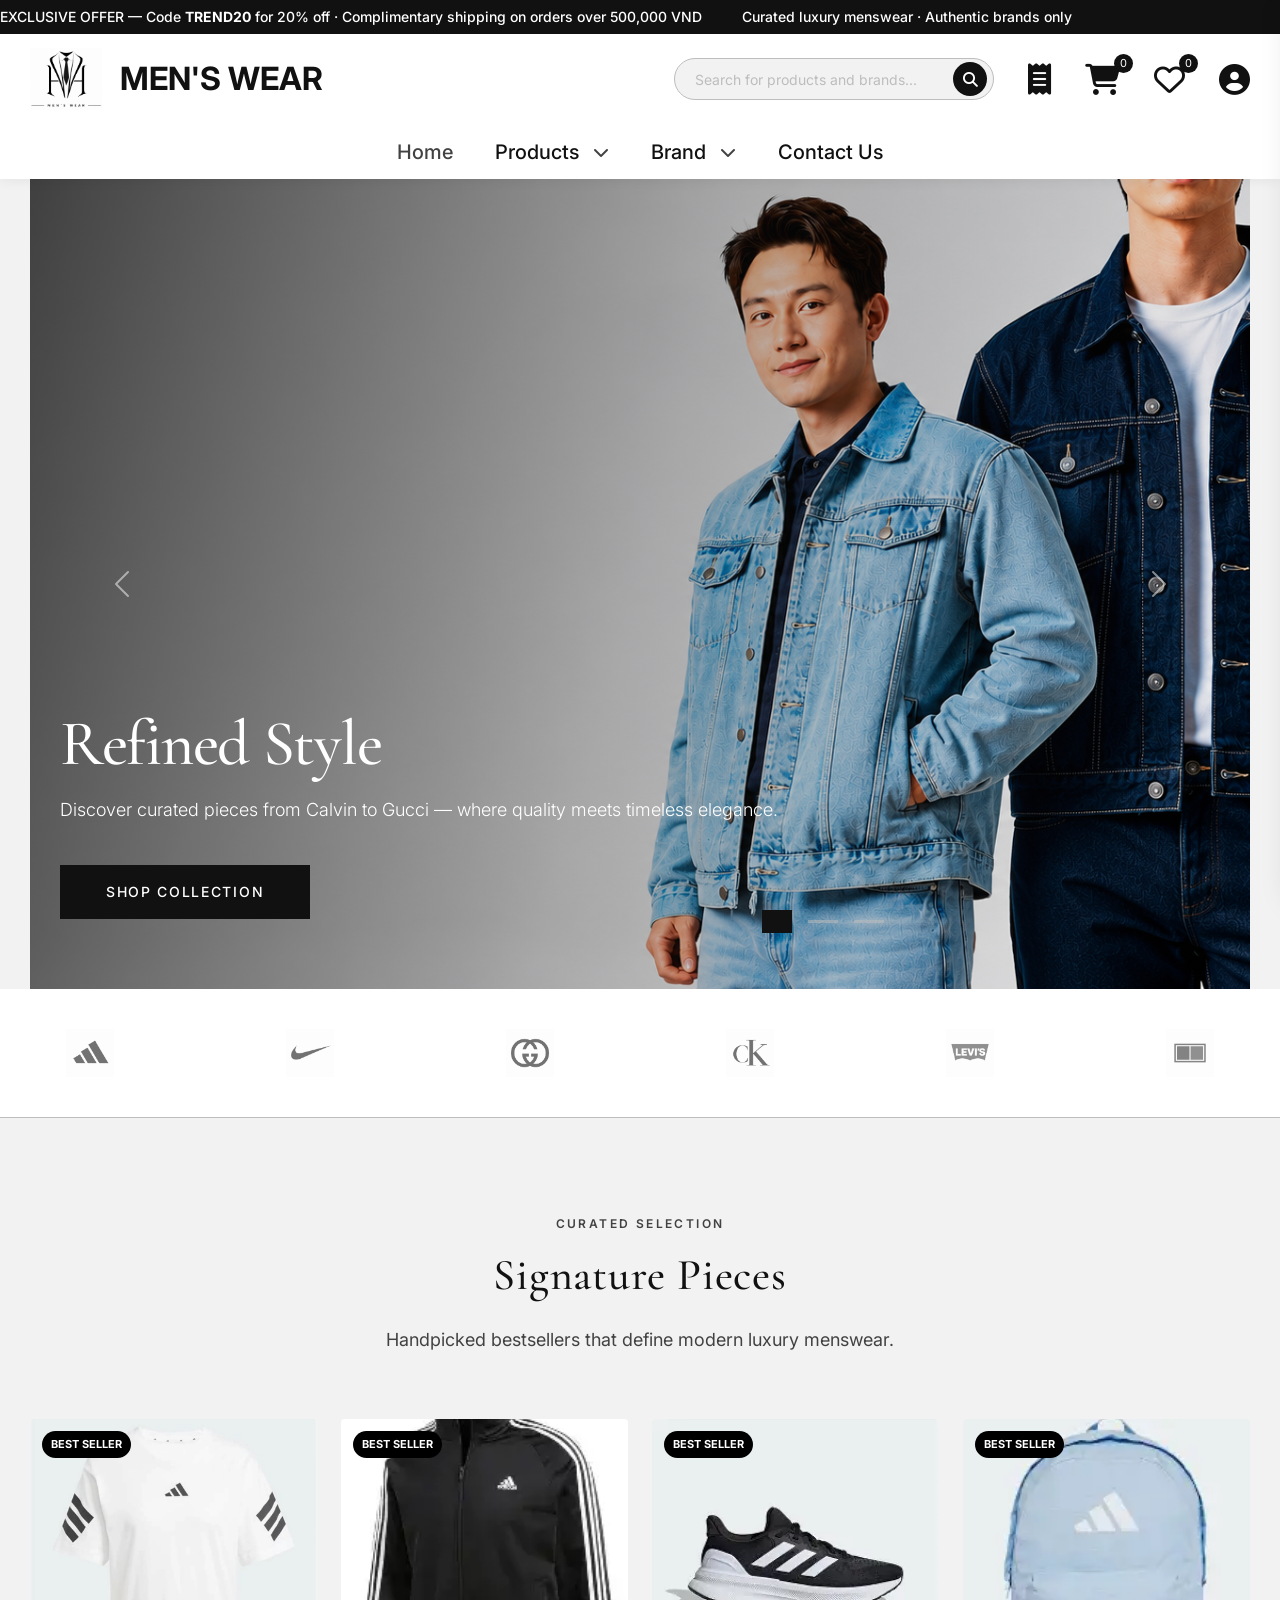
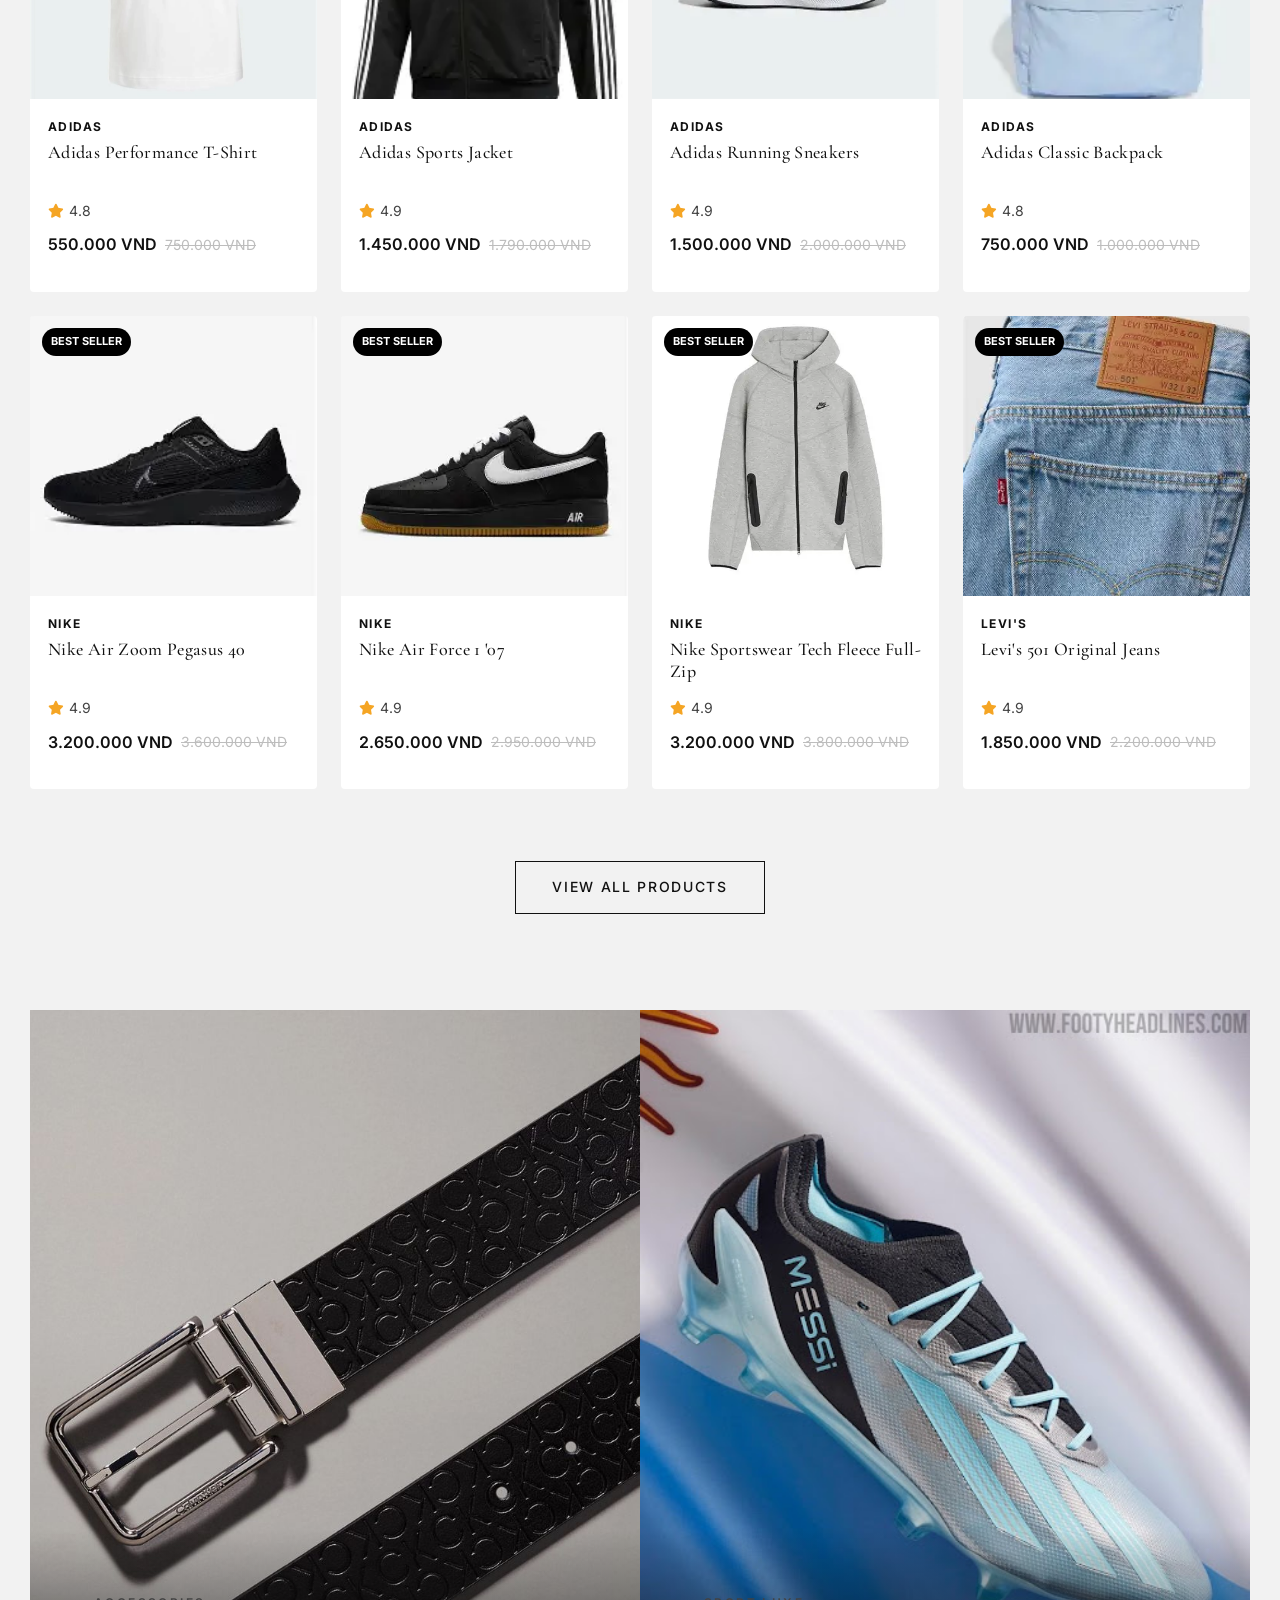
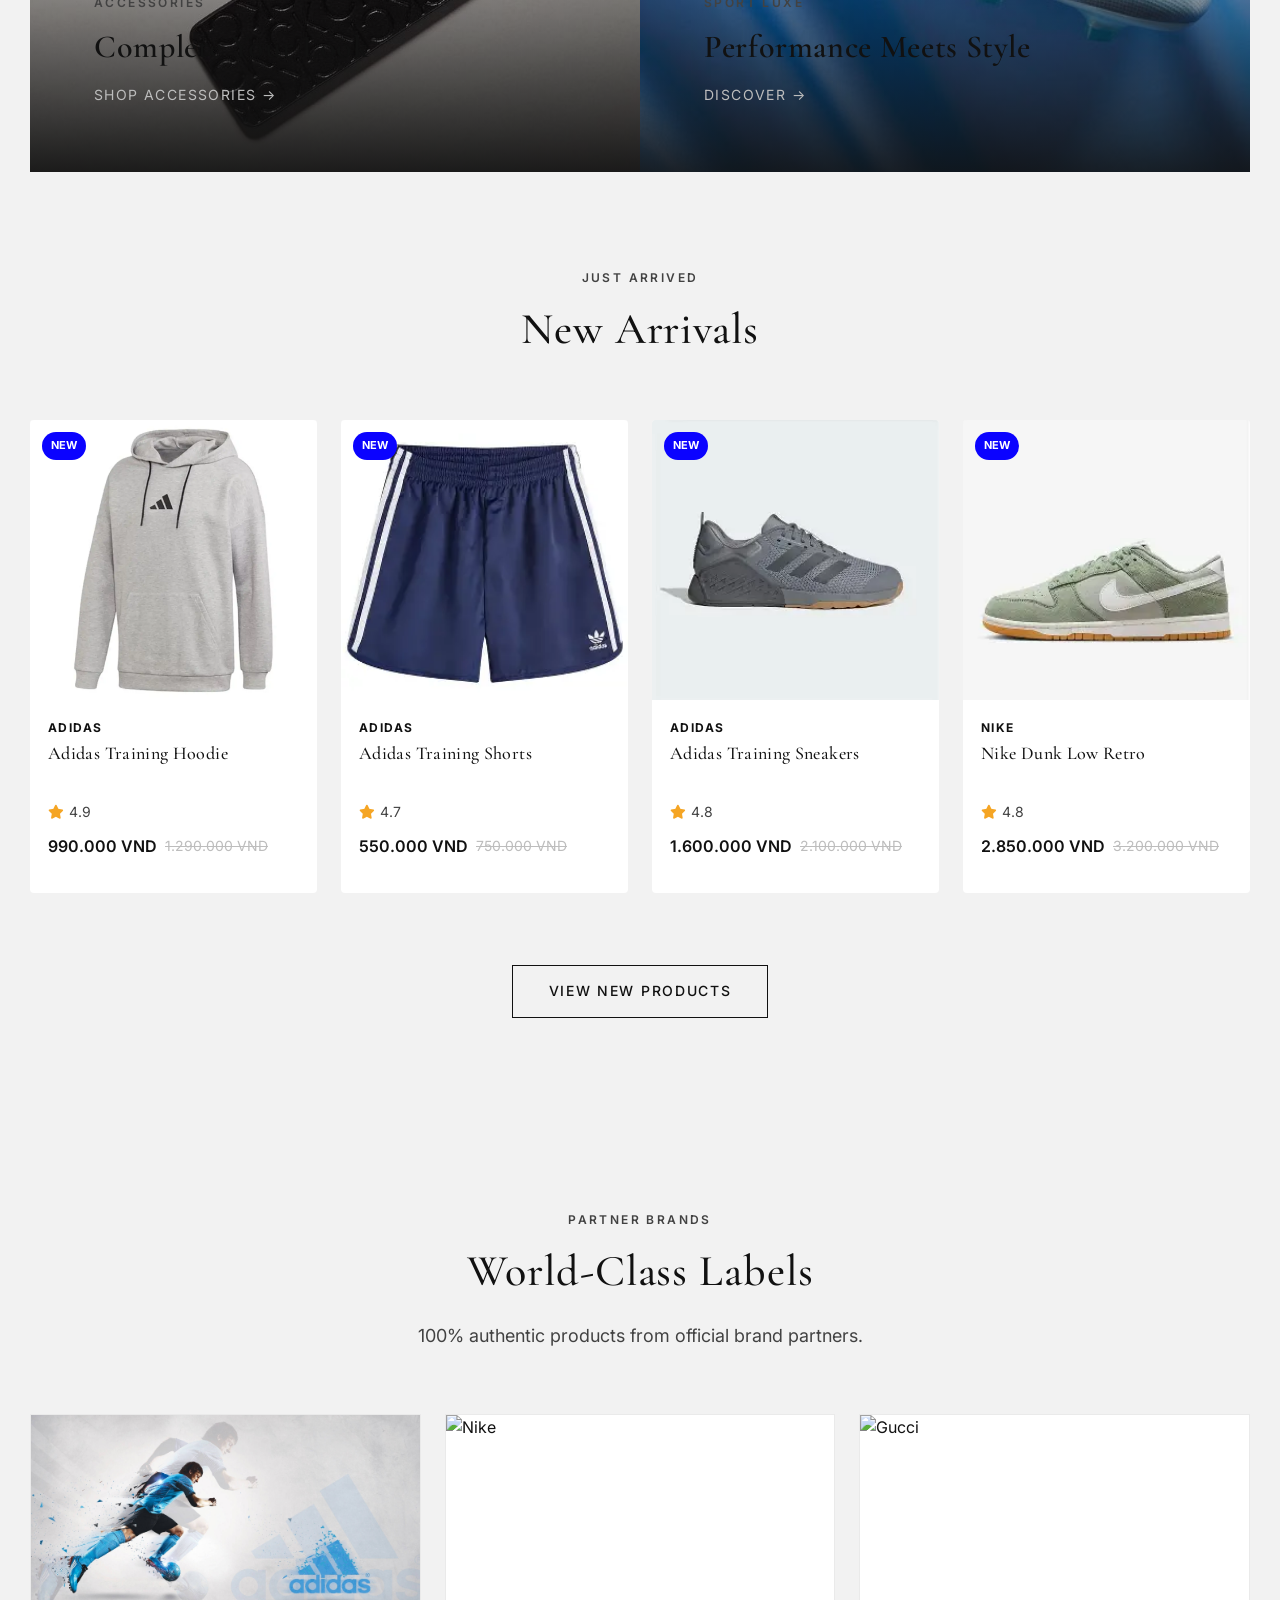
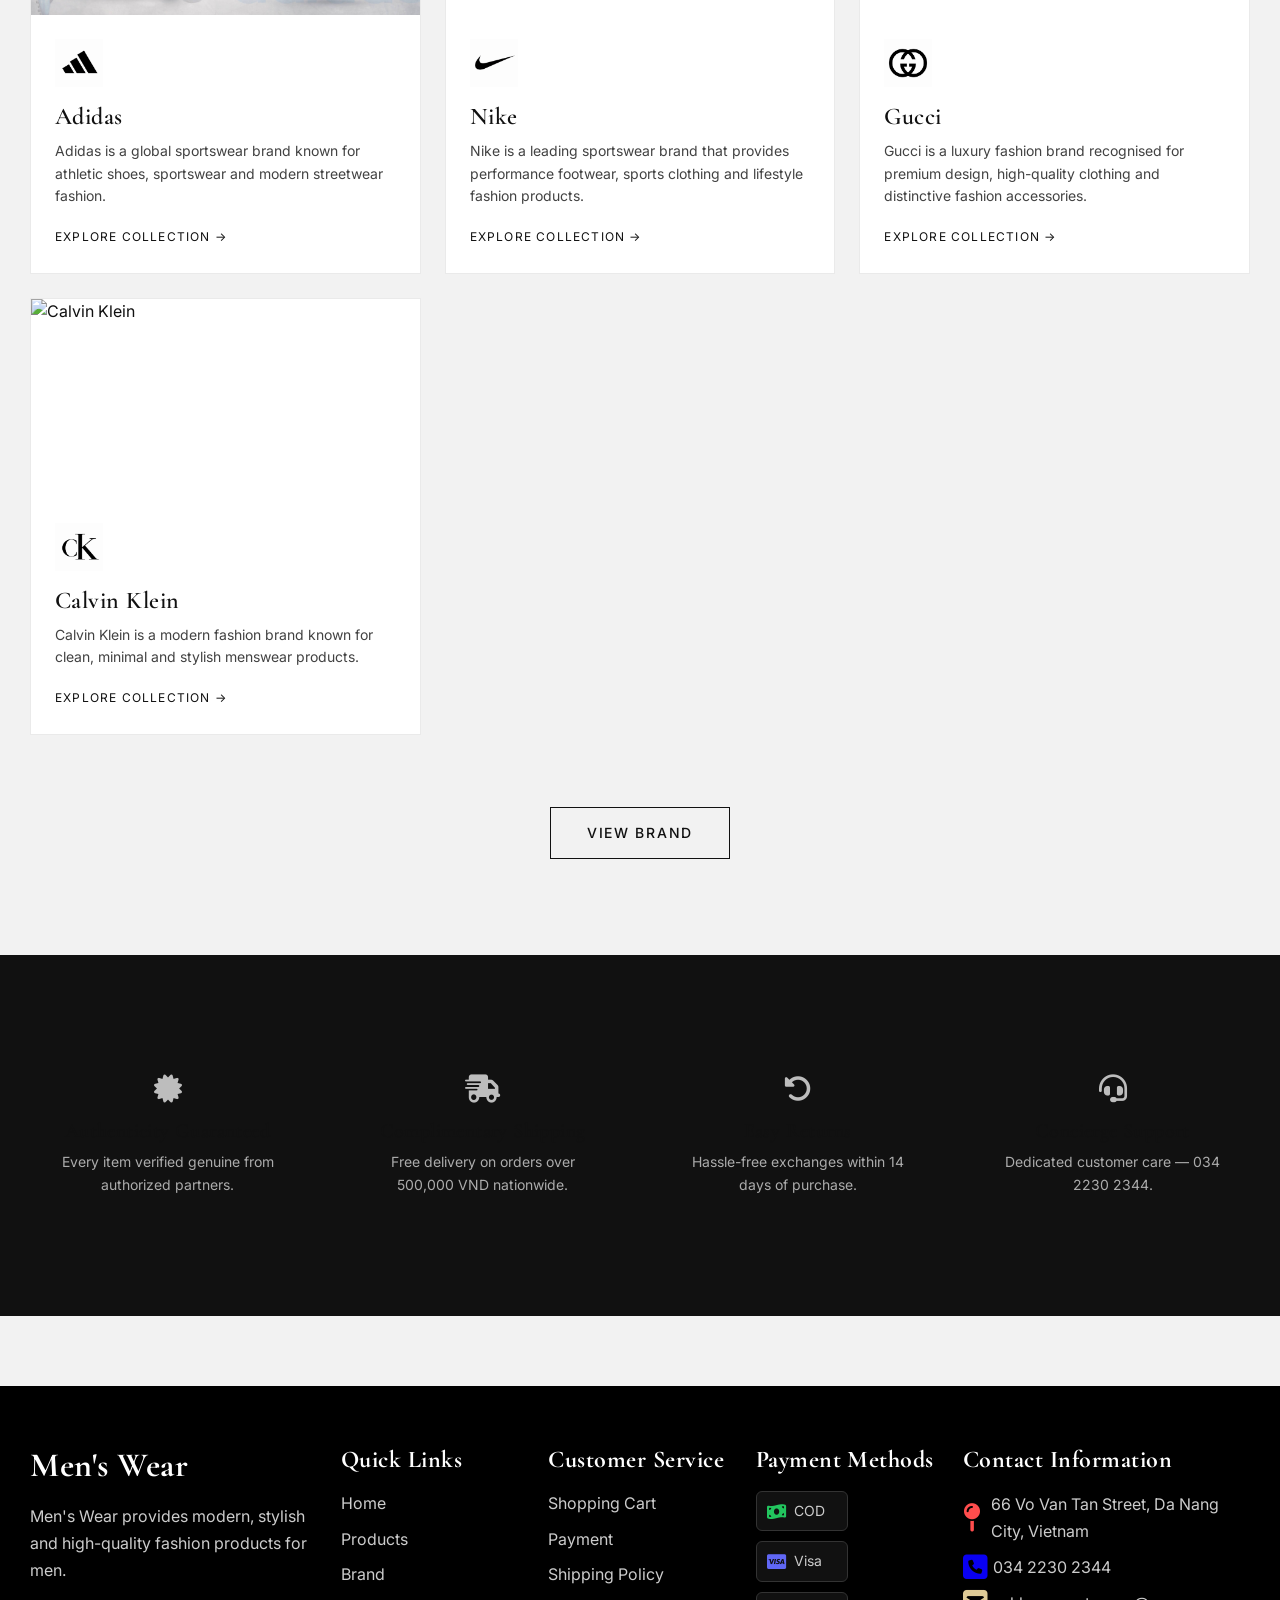
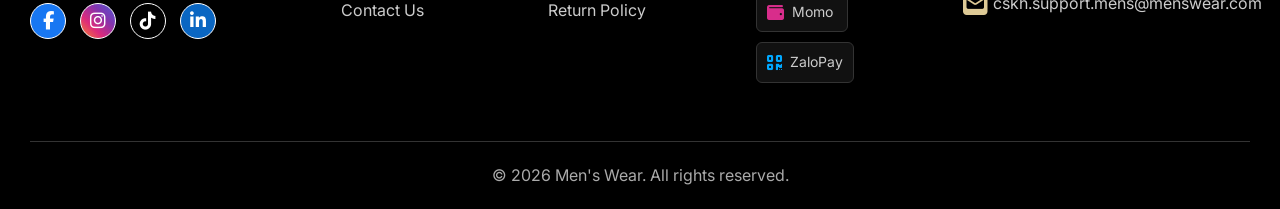
==== commit dc59a1cc: "80%" ====
--- a/index.html
+++ b/index.html
@@ -4,19 +4,17 @@
 <head>
     <meta charset="UTF-8">
     <meta name="viewport" content="width=device-width, initial-scale=1.0">
-    <title>Home - Men's Wear</title>
+    <title>Men's Wear — Luxury Menswear</title>
+    <meta name="description" content="Curated luxury menswear from the world's finest brands.">
 
-    <!-- Bootstrap CSS -->
     <link href="https://cdn.jsdelivr.net/npm/bootstrap@5.3.3/dist/css/bootstrap.min.css" rel="stylesheet">
-
-    <!-- Font Awesome Icons -->
     <link rel="stylesheet" href="https://cdnjs.cloudflare.com/ajax/libs/font-awesome/6.5.2/css/all.min.css">
 
-    <!-- Custom CSS -->
     <link rel="stylesheet" href="css/variables.css">
     <link rel="stylesheet" href="css/components.css">
     <link rel="stylesheet" href="css/pages.css">
     <link rel="stylesheet" href="css/responsive.css">
+    <link rel="stylesheet" href="css/luxury-global.css">
 </head>
 
 <body>
@@ -24,30 +22,172 @@
     <div id="header"></div>
 
     <main>
-        <section class="home-page">
+        <!-- Hero -->
+        <section class="luxury-hero">
+            <div id="heroCarousel" class="carousel slide carousel-fade" data-bs-ride="carousel" data-bs-interval="3000">
+                <div class="carousel-indicators hero-dots">
+                    <button type="button" data-bs-target="#heroCarousel" data-bs-slide-to="0" class="active hero-dot"
+                        aria-current="true" aria-label="Slide 1"></button>
+                    <button type="button" data-bs-target="#heroCarousel" data-bs-slide-to="1" class="hero-dot"
+                        aria-label="Slide 2"></button>
+                    <button type="button" data-bs-target="#heroCarousel" data-bs-slide-to="2" class="hero-dot"
+                        aria-label="Slide 3"></button>
+                </div>
+                <div class="carousel-inner">
+                    <div class="carousel-item active hero-slide" style="background-image: url('assets/images/banner/product.png')">
+                        <div class="hero-overlay"></div>
+                        <div class="hero-content">
+                            <h1>Refined Style</h1>
+                            <p>Discover curated pieces from Calvin to Gucci — where quality meets timeless elegance.</p>
+                            <a href="products.html" class="btn-luxury">Shop Collection</a>
+                        </div>
+                    </div>
+                    <div class="carousel-item hero-slide" style="background-image: url('assets/images/banner/tops.png')">
+                        <div class="hero-overlay"></div>
+                        <div class="hero-content">
+                            <h1>Men's Shirt</h1>
+                            <p>Explore t-shirts, polo shirts, shirts, jackets, sweaters and hoodies.</p>
+                            <a href="products.html?category=topwear" class="btn-luxury">Shop Topwear</a>
+                        </div>
+                    </div>
+                    <div class="carousel-item hero-slide" style="background-image: url('assets/images/brand/adidas.jpg')">
+                        <div class="hero-overlay"></div>
+                        <div class="hero-content">
+                            <h1>Shoes & Sandals</h1>
+                            <p>From sport sneakers to refined sandals — every step matters.</p>
+                            <a href="products.html?category=footwear" class="btn-luxury">Shop Footwear</a>
+                        </div>
+                    </div>
+                </div>
+
+                    <button class="carousel-control-prev" type="button" data-bs-target="#heroCarousel"
+                        data-bs-slide="prev">
+                        <span class="carousel-control-prev-icon" aria-hidden="true"></span>
+                        <span class="visually-hidden">Previous</span>
+                    </button>
+
+                    <button class="carousel-control-next" type="button" data-bs-target="#heroCarousel"
+                        data-bs-slide="next">
+                        <span class="carousel-control-next-icon" aria-hidden="true"></span>
+                        <span class="visually-hidden">Next</span>
+                    </button>
+            </div>
+        </section>
+
+        <!-- Brand strip -->
+        <section class="brand-strip-section">
             <div class="container">
-                <h1>Men's Wear</h1>
-                <p>Modern fashion for men.</p>
+                <div id="homeBrandStrip" class="brand-strip"></div>
             </div>
+        </section>
+
+        <!-- Featured -->
+        <section class="luxury-section reveal-on-scroll">
+            <div class="container">
+                <div class="section-header text-center">
+                    <span class="section-label">Curated Selection</span>
+                    <h2 class="section-title">Signature Pieces</h2>
+                    <p class="section-subtitle">Handpicked bestsellers that define modern luxury menswear.</p>
+                </div>
+                <div id="featuredProducts" class="row"></div>
+                <div class="text-center mt-5">
+                    <a href="products.html" class="btn-luxury btn-luxury-outline">View All Products</a>
+                </div>
+            </div>
+        </section>
+
+        <!-- Editorial banner -->
+        <section class="editorial-banner reveal-on-scroll">
+            <div class="container">
+                <div class="editorial-grid">
+                    <div class="editorial-card editorial-dark">
+                        <img src="assets/images/product/calvin/ck-reversible-leather-belt-4.webp" alt="Accessories"
+                            loading="lazy">
+                        <div class="editorial-content">
+                            <span class="section-label">Accessories</span>
+                            <h2>Complete Your Look</h2>
+                            <a href="products.html?category=accessories" class="editorial-link">Shop Accessories →</a>
+                        </div>
+                    </div>
+                    <div class="editorial-card">
+                        <img src="assets/images/product/adidas/giay5-adidas.webp" alt="Sport Style" loading="lazy">
+                        <div class="editorial-content">
+                            <span class="section-label">Sport Luxe</span>
+                            <h2>Performance Meets Style</h2>
+                            <a href="products.html?category=footwear" class="editorial-link">Discover →</a>
+                        </div>
+                    </div>
+                </div>
+            </div>
+        </section>
+
+        <!-- New Arrivals -->
+        <section class="luxury-section bg-cream reveal-on-scroll">
+            <div class="container">
+                <div class="section-header text-center">
+                    <span class="section-label">Just Arrived</span>
+                    <h2 class="section-title">New Arrivals</h2>
+                </div>
+                <div id="newArrivals" class="row"></div>
+                <div class="text-center mt-5">
+                    <a href="products.html?filter=new" class="btn-luxury btn-luxury-outline">View New Products</a>
+                </div>
+            </div>
+        </section>
+
+        <!-- Brands -->
+        <section class="luxury-section reveal-on-scroll">
+            <div class="container">
+                <div class="section-header text-center">
+                    <span class="section-label">Partner Brands</span>
+                    <h2 class="section-title">World-Class Labels</h2>
+                    <p class="section-subtitle">100% authentic products from official brand partners.</p>
+                </div>
+                <div id="luxuryBrands" class="row"></div>
+                <div class="text-center mt-5">
+                    <a href="brand.html" class="btn-luxury btn-luxury-outline">View Brand</a>
+                </div>
+                
+            </div>
+        </section>
+
+        <!-- Values -->
+        <section class="luxury-values reveal-on-scroll">
+            <div class="container">
+                <div class="values-grid">
+                    <div class="value-item">
+                        <i class="fa-solid fa-certificate"></i>
+                        <h3>Authenticity Guaranteed</h3>
+                        <p>Every item verified genuine from authorized partners.</p>
+                    </div>
+                    <div class="value-item">
+                        <i class="fa-solid fa-truck-fast"></i>
+                        <h3>Complimentary Shipping</h3>
+                        <p>Free delivery on orders over 500,000 VND nationwide.</p>
+                    </div>
+                    <div class="value-item">
+                        <i class="fa-solid fa-rotate-left"></i>
+                        <h3>Easy Returns</h3>
+                        <p>Hassle-free exchanges within 14 days of purchase.</p>
+                    </div>
+                    <div class="value-item">
+                        <i class="fa-solid fa-headset"></i>
+                        <h3>Concierge Support</h3>
+                        <p>Dedicated customer care — 034 2230 2344.</p>
+                    </div>
+                </div>
+
+            </div>
+            
         </section>
     </main>
 
     <div id="footer"></div>
 
-    <!-- Bootstrap JS -->
     <script src="https://cdn.jsdelivr.net/npm/bootstrap@5.3.3/dist/js/bootstrap.bundle.min.js"></script>
-
-    <!-- Data JS -->
-    <script src="js/products-data.js"></script>
-    <script src="js/brands-data.js"></script>
-
-    <!-- Common JS -->
     <script src="js/components.js"></script>
-    <script src="js/main.js"></script>
-
-    <!-- Page JS -->
-    <script src="js/home.js"></script>
-    <script src="js/cart.js"></script>
+    <script type="module" src="js/app.js"></script>
+    <script type="module" src="js/home.js"></script>
 </body>
 
 </html>
--- a/css/variables.css
+++ b/css/variables.css
@@ -0,0 +1,220 @@
+@import url('https://fonts.googleapis.com/css2?family=Cormorant+Garamond:ital,wght@0,400;0,500;0,600;0,700;1,400&family=Inter:wght@300;400;500;600;700&display=swap');
+
+:root {
+    /* ===== CORE PALETTE ===== */
+    --white: #FFFFFF;
+    --gray-light: #F2F2F2;
+    --gray-mid: #BDBDBD;
+    --gray-dark: #424242;
+    --black: #111111;
+
+    /* ===== SEMANTIC TOKENS ===== */
+    --color-bg: #F2F2F2;
+    --color-bg-alt: #FFFFFF;
+    --color-bg-dark: #111111;
+    --color-surface: #FFFFFF;
+    --color-surface-muted: #F2F2F2;
+
+    --color-text: #111111;
+    --color-text-secondary: #424242;
+    --color-text-muted: #424242;
+    --color-text-light: #BDBDBD;
+    --color-text-on-dark: #FFFFFF;
+
+    --color-border: #BDBDBD;
+    --color-border-light: #F2F2F2;
+    --color-border-dark: #424242;
+
+    /* Accent = primary dark (monochrome professional) */
+    --color-accent: #111111;
+    --color-accent-light: #424242;
+    --color-accent-dark: #111111;
+    --color-gold: #424242;
+
+    --color-teal: #111111;
+    --color-sale: #424242;
+    --color-success: #424242;
+
+    /* Typography */
+    --font-heading: 'Cormorant Garamond', Georgia, serif;
+    --font-body: 'Inter', -apple-system, BlinkMacSystemFont, sans-serif;
+
+    --text-xs: 0.75rem;
+    --text-sm: 0.875rem;
+    --text-base: 1rem;
+    --text-lg: 1.125rem;
+    --text-xl: 1.25rem;
+    --text-2xl: 1.5rem;
+    --text-3xl: 2rem;
+    --text-4xl: 2.75rem;
+    --text-5xl: 3.5rem;
+    --text-hero: clamp(2.5rem, 5vw, 4.5rem);
+
+    /* Spacing */
+    --space-xs: 0.5rem;
+    --space-sm: 1rem;
+    --space-md: 1.5rem;
+    --space-lg: 2.5rem;
+    --space-xl: 4rem;
+    --space-2xl: 6rem;
+
+    --container-narrow: 720px;
+    --container-wide: 1400px;
+    --header-height: 90px;
+
+    /* Effects */
+    --shadow-sm: 0 2px 8px rgba(17, 17, 17, 0.04);
+    --shadow-md: 0 8px 24px rgba(17, 17, 17, 0.08);
+    --shadow-lg: 0 16px 48px rgba(17, 17, 17, 0.1);
+    --shadow-luxury: 0 20px 60px rgba(17, 17, 17, 0.12);
+
+    --radius-sm: 4px;
+    --radius-md: 8px;
+    --radius-lg: 16px;
+    --radius-full: 999px;
+
+    --transition-fast: 0.2s ease;
+    --transition-base: 0.35s cubic-bezier(0.4, 0, 0.2, 1);
+    --transition-slow: 0.6s cubic-bezier(0.4, 0, 0.2, 1);
+
+    --letter-spacing-wide: 0.12em;
+    --letter-spacing-luxury: 0.2em;
+}
+
+*,
+*::before,
+*::after {
+    box-sizing: border-box;
+}
+
+html {
+    scroll-behavior: smooth;
+}
+
+body {
+    font-family: var(--font-body);
+    font-size: var(--text-base);
+    color: var(--color-text);
+    background-color: var(--color-bg);
+    line-height: 1.6;
+    -webkit-font-smoothing: antialiased;
+    -moz-osx-font-smoothing: grayscale;
+}
+
+h1, h2, h3, h4, h5, h6 {
+    font-family: var(--font-heading);
+    font-weight: 600;
+    line-height: 1.2;
+    letter-spacing: 0.02em;
+    color: var(--color-text);
+}
+
+a {
+    color: inherit;
+    text-decoration: none;
+    transition: color var(--transition-fast);
+}
+
+a:hover {
+    color: var(--color-text-secondary);
+}
+
+img {
+    max-width: 100%;
+    height: auto;
+    display: block;
+}
+
+
+.btn-luxury {
+    display: inline-flex;
+    align-items: center;
+    justify-content: center;
+    gap: 0.5rem;
+    padding: 14px 36px;
+    font-family: var(--font-body);
+    font-size: var(--text-sm);
+    font-weight: 500;
+    letter-spacing: var(--letter-spacing-wide);
+    text-transform: uppercase;
+    border: 1px solid var(--black);
+    background: var(--black);
+    color: var(--white);
+    cursor: pointer;
+    transition: all var(--transition-base);
+}
+
+.btn-luxury:hover {
+    background: var(--gray-dark);
+    border-color: var(--gray-dark);
+    color: var(--white);
+}
+
+.btn-luxury-outline {
+    background: transparent;
+    color: var(--black);
+    border-color: var(--black);
+}
+
+.btn-luxury-outline:hover {
+    background: var(--black);
+    color: var(--white);
+}
+
+.btn-luxury-gold {
+    background: var(--black);
+    border-color: var(--black);
+    color: var(--white);
+}
+
+.btn-luxury-gold:hover {
+    background: var(--gray-dark);
+    border-color: var(--gray-dark);
+    color: var(--white);
+}
+
+.section-label {
+    display: block;
+    font-family: var(--font-body);
+    font-size: var(--text-xs);
+    font-weight: 600;
+}
+.section-label {
+    display: block;
+    font-family: var(--font-body);
+    font-size: var(--text-xs);
+    font-weight: 600;
+    letter-spacing: var(--letter-spacing-luxury);
+    text-transform: uppercase;
+    color: var(--gray-dark);
+    margin-bottom: var(--space-sm);
+}
+
+.section-title {
+    font-size: var(--text-4xl);
+    font-weight: 500;
+    margin-bottom: var(--space-md);
+    color: var(--black);
+}
+
+.section-subtitle {
+    font-size: var(--text-lg);
+    color: var(--gray-dark);
+    max-width: 560px;
+    margin: 0 auto;
+}
+
+.form-control-luxury {
+    background: var(--white);
+    border-color: var(--gray-mid);
+    color: var(--black);
+}
+
+.form-control-luxury::placeholder {
+    color: var(--gray-mid);
+}
+
+.form-control-luxury:focus {
+    border-color: var(--black);
+    box-shadow: 0 0 0 3px rgba(17, 17, 17, 0.08);
+}
--- a/css/components.css
+++ b/css/components.css
@@ -12,7 +12,7 @@
 .flash-sale-bar {
     width: 100%;
     height: 34px;
-    background-color: #000000;
+    background-color: #111111;
     color: #ffffff;
     overflow: hidden;
     display: flex;
@@ -28,7 +28,7 @@
 }
 
 .scrolling-text strong {
-    color: #f5c542;
+    color: #FFFFFF;
 }
 
 @keyframes scrollText {
@@ -50,7 +50,7 @@
 
 .header-top-container {
     height: 90px;
-    padding: 0 58px;
+    padding: 0 60px;
     display: flex;
     align-items: center;
     justify-content: space-between;
@@ -61,7 +61,7 @@
     align-items: center;
     gap: 18px;
     text-decoration: none;
-    color: #000000;
+    color: #111111;
 }
 
 .logo-box img {
@@ -73,7 +73,7 @@
 .logo-box span {
     font-size: 32px;
     font-weight: 700;
-    color: #000000;
+    color: #111111;
 }
 
 .header-right {
@@ -89,8 +89,8 @@
     height: 42px;
     display: flex;
     align-items: center;
-    background-color: #f5f5f5;
-    border: 1px solid #dddddd;
+    background-color: #F2F2F2;
+    border: 1px solid #BDBDBD;
     border-radius: 999px;
     padding: 0 6px 0 18px;
     transition: all 0.3s ease;
@@ -99,8 +99,8 @@
 .header-search:hover,
 .header-search:focus-within {
     background-color: #ffffff;
-    border-color: #00637a;
-    box-shadow: 0 4px 14px rgba(0, 99, 122, 0.15);
+    border-color: #424242;
+    box-shadow: 0 4px 14px rgba(66, 66, 66, 0.15);
 }
 
 .header-search input {
@@ -114,7 +114,7 @@
 }
 
 .header-search input::placeholder {
-    color: #888888;
+    color: #BDBDBD;
 }
 
 .header-search button {
@@ -122,7 +122,7 @@
     height: 34px;
     border: none;
     border-radius: 50%;
-    background-color: #000000;
+    background-color: #111111;
     color: #ffffff;
     display: flex;
     align-items: center;
@@ -133,7 +133,7 @@
 }
 
 .header-search button:hover {
-    background-color: #00637a;
+    background-color: #424242;
     transform: scale(1.05);
 }
 .header-actions {
@@ -146,7 +146,7 @@
     position: relative;
     border: none;
     background: none;
-    color: #000000;
+    color: #111111;
     font-size: 31px;
     text-decoration: none;
     cursor: pointer;
@@ -154,7 +154,7 @@
 }
 
 .header-icon:hover {
-    color: #00637a;
+    color: #424242;
 }
 
 .cart-icon span {
@@ -165,7 +165,7 @@
     height: 19px;
     padding: 0 5px;
     border-radius: 50%;
-    background-color: #000000;
+    background-color: #111111;
     color: #ffffff;
     font-size: 11px;
     display: flex;
@@ -184,7 +184,7 @@
     bottom: -36px;
     left: 50%;
     transform: translateX(-50%);
-    background-color: #000000;
+    background-color: #111111;
     color: #ffffff;
     font-size: 12px;
     padding: 6px 10px;
@@ -233,7 +233,7 @@
 
 .nav-menu > li > a {
     text-decoration: none;
-    color: #000000;
+    color: #111111;
     font-size: 20px;
     font-weight: 500;
     display: flex;
@@ -243,12 +243,12 @@
 
 .nav-menu > li > a:hover,
 .nav-menu > li > a.active {
-    color: #00637a;
+    color: #424242;
 }
 
 .nav-menu i {
     font-size: 16px;
-    color: #00637a;
+    color: #424242;
 }
 
 /* ===== MEGA MENU COMMON ===== */
@@ -265,13 +265,13 @@
 }
 
 .nav-dropdown:hover .mega-menu {
-    display: grid;
+    display: block;
 }
 
 .mega-column h3 {
     font-size: 20px;
     font-weight: 700;
-    color: #000000;
+    color: #111111;
     margin-bottom: 8px;
     text-transform: uppercase;
 }
@@ -279,14 +279,14 @@
 .mega-column a {
     display: block;
     text-decoration: none;
-    color: #222222;
+    color: #424242;
     font-size: 17px;
     line-height: 1.55;
     margin-bottom: 2px;
 }
 
 .mega-column a:hover {
-    color: #00637a;
+    color: #424242;
 }
 
 
@@ -296,9 +296,25 @@
 /* ===== MEGA MENU IMAGE BOX ===== */
 
 .product-mega-menu {
+    display: none;
+}
+
+.mega-menu-container {
+    display: grid !important;
+    max-width: 100% !important;
+    padding-left: 60px !important;
+    padding-right: 60px !important;
+    margin-left: auto !important;
+    margin-right: auto !important;
+    width: 100% !important;
+    box-sizing: border-box !important;
+}
+
+.product-mega-menu .mega-menu-container {
     grid-template-columns: repeat(5, max-content) 300px !important;
     column-gap: 70px !important;
-    padding: 28px 58px !important;
+    padding-top: 28px !important;
+    padding-bottom: 28px !important;
     justify-content: space-between !important;
     align-items: start;
 }
@@ -309,7 +325,7 @@
     flex-direction: column;
     gap: 24px;
     padding-left: 28px;
-    border-left: 1px solid #000000;
+    border-left: 1px solid #111111;
 }
 
 .mega-image-box {
@@ -409,11 +425,16 @@
 /* ===== BRAND MEGA MENU ===== */
 
 .brand-mega-menu {
-    grid-template-columns: repeat(3, max-content) 430px;
-    column-gap: 90px;
-    padding: 30px 58px;
+    display: none;
+}
+
+.brand-mega-menu .mega-menu-container {
+    grid-template-columns: repeat(3, max-content) 430px !important;
+    column-gap: 90px !important;
+    padding-top: 30px !important;
+    padding-bottom: 30px !important;
+    justify-content: space-between !important;
     align-items: start;
-    justify-content: space-between;
 }
 
 /* Brand image */
@@ -521,8 +542,8 @@
 
 
 .footer-container {
-    padding-left: 58px;
-    padding-right: 58px;
+    padding-left: 60px;
+    padding-right: 60px;
 }
 
 .main-footer .row {
@@ -535,15 +556,17 @@
 
 
 .main-footer h3 {
-    font-size: 30px;
+    font-size: 34px;
     font-weight: 700;
     margin-bottom: 16px;
+    color: #ffffff;
 }
 
 .main-footer h4 {
-    font-size: 18px;
+    font-size: 24px;
     font-weight: 700;
     margin-bottom: 16px;
+    color: #ffffff;
 }
 
 .main-footer p {
@@ -775,27 +798,27 @@
     justify-content: space-between;
     align-items: center;
     padding: 20px 24px;
-    border-bottom: 1px solid #eaeaea;
+    border-bottom: 1px solid #F2F2F2;
     flex-shrink: 0;
 }
 .mini-cart-header h3 {
     font-size: 20px;
     font-weight: 700;
-    color: #1a1a1a;
+    color: #111111;
     margin: 0;
 }
 .mini-cart-close {
     background: none;
     border: none;
     font-size: 28px;
-    color: #666;
+    color: #BDBDBD;
     cursor: pointer;
     transition: transform 0.2s;
     line-height: 1;
 }
 .mini-cart-close:hover {
     transform: rotate(90deg);
-    color: #1a1a1a;
+    color: #111111;
 }
 
 /* Body (scrollable) */
@@ -812,18 +835,18 @@
 }
 .mini-cart-empty i {
     font-size: 48px;
-    color: #ccc;
+    color: #BDBDBD;
     margin-bottom: 16px;
 }
 .mini-cart-empty p {
     font-size: 16px;
-    color: #888;
+    color: #BDBDBD;
     margin-bottom: 20px;
 }
 .continue-shopping-btn {
     display: inline-block;
     padding: 10px 30px;
-    background: #1a1a1a;
+    background: #111111;
     color: #fff;
     border-radius: 999px;
     text-decoration: none;
@@ -832,7 +855,7 @@
     transition: background 0.3s;
 }
 .continue-shopping-btn:hover {
-    background: #00637a;
+    background: #424242;
     color: #fff;
 }
 
@@ -841,7 +864,7 @@
     display: flex;
     gap: 14px;
     padding: 14px 0;
-    border-bottom: 1px solid #f0f0f0;
+    border-bottom: 1px solid #F2F2F2;
     align-items: center;
 }
 .cart-item img {
@@ -849,7 +872,7 @@
     height: 64px;
     object-fit: cover;
     border-radius: 6px;
-    background: #f5f5f5;
+    background: #F2F2F2;
     flex-shrink: 0;
 }
 .cart-item-info {
@@ -859,7 +882,7 @@
 .cart-item-info .item-name {
     font-size: 15px;
     font-weight: 600;
-    color: #1a1a1a;
+    color: #111111;
     margin: 0 0 2px 0;
     white-space: nowrap;
     overflow: hidden;
@@ -867,13 +890,13 @@
 }
 .cart-item-info .item-detail {
     font-size: 13px;
-    color: #888;
+    color: #BDBDBD;
     margin: 0 0 4px 0;
 }
 .cart-item-info .item-price {
     font-size: 15px;
     font-weight: 700;
-    color: #1a1a1a;
+    color: #111111;
 }
 .cart-item-qty {
     display: flex;
@@ -884,7 +907,7 @@
 .cart-item-qty button {
     width: 28px;
     height: 28px;
-    border: 1px solid #ddd;
+    border: 1px solid #BDBDBD;
     border-radius: 4px;
     background: #fff;
     cursor: pointer;
@@ -892,7 +915,7 @@
     transition: background 0.2s;
 }
 .cart-item-qty button:hover {
-    background: #f0f0f0;
+    background: #F2F2F2;
 }
 .cart-item-qty span {
     font-size: 15px;
@@ -903,20 +926,20 @@
 .cart-item-remove {
     background: none;
     border: none;
-    color: #ccc;
+    color: #BDBDBD;
     font-size: 18px;
     cursor: pointer;
     transition: color 0.2s;
     padding: 4px;
 }
 .cart-item-remove:hover {
-    color: #dc3545;
+    color: #424242;
 }
 
 /* Footer */
 .mini-cart-footer {
     padding: 16px 24px 24px;
-    border-top: 1px solid #eaeaea;
+    border-top: 1px solid #F2F2F2;
     flex-shrink: 0;
 }
 .mini-cart-total {
@@ -925,11 +948,11 @@
     align-items: center;
     font-size: 18px;
     font-weight: 700;
-    color: #1a1a1a;
+    color: #111111;
     margin-bottom: 16px;
 }
 .mini-cart-total span:last-child {
-    color: #1a1a1a;
+    color: #111111;
 }
 .view-cart-btn,
 .checkout-btn {
@@ -945,19 +968,19 @@
     margin-top: 8px;
 }
 .view-cart-btn {
-    background: #f5f5f5;
-    color: #1a1a1a;
+    background: #F2F2F2;
+    color: #111111;
 }
 .view-cart-btn:hover {
-    background: #e0e0e0;
-    color: #1a1a1a;
+    background: #F2F2F2;
+    color: #111111;
 }
 .checkout-btn {
-    background: #1a1a1a;
+    background: #111111;
     color: #fff;
 }
 .checkout-btn:hover {
-    background: #00637a;
+    background: #424242;
     color: #fff;
 }
 
--- a/css/pages.css
+++ b/css/pages.css
@@ -2,7 +2,7 @@
 
 .page-title {
     padding: 40px 0 30px;
-    background-color: #fafafa;
+    background-color: #F2F2F2;
 }
 
 .page-title h1 {
@@ -13,7 +13,7 @@
 
 .page-title p {
     font-size: 16px;
-    color: #555555;
+    color: #BDBDBD;
     margin: 0;
 }
 
@@ -27,14 +27,14 @@
 
 .products-toolbar p {
     margin: 0;
-    color: #555555;
+    color: #BDBDBD;
     font-size: 15px;
 }
 
 .product-card {
     height: 100%;
-    background-color: #ffffff;
-    border: 1px solid #eeeeee;
+    background-color: #FFFFFF;
+    border: 1px solid #F2F2F2;
     border-radius: 16px;
     overflow: hidden;
     transition: all 0.3s ease;
@@ -50,7 +50,7 @@
     width: 100%;
     height: 280px;
     /* Chiều cao cố định, bạn có thể tăng/giảm */
-    background-color: #f7f7f7;
+    background-color: #F2F2F2;
     overflow: hidden;
     /* Ẩn phần ảnh bị tràn ra ngoài */
 }
@@ -84,16 +84,60 @@
     border-radius: 999px;
     font-size: 11px;
     font-weight: 700;
-    color: #ffffff;
+    color: #FFFFFF;
     text-transform: uppercase;
 }
 
 .product-badge.sale {
-    background-color: #e11d48;
+    background-color: #424242;
+}
+
+.product-card.luxury-card {
+    border: none;
+    border-radius: var(--radius-sm, 4px);
+    box-shadow: none;
+    background: var(--color-surface);
+}
+
+.product-card.luxury-card:hover {
+    transform: translateY(-4px);
+    box-shadow: var(--shadow-md);
+}
+
+.product-overlay {
+    position: absolute;
+    inset: 0;
+    background: rgba(12, 12, 12, 0.35);
+    display: flex;
+    align-items: center;
+    justify-content: center;
+    opacity: 0;
+    transition: opacity var(--transition-base);
+}
+
+.product-card:hover .product-overlay {
+    opacity: 1;
+}
+
+.overlay-btn {
+    padding: 10px 24px;
+    font-size: 11px;
+    font-weight: 600;
+    letter-spacing: 0.15em;
+    text-transform: uppercase;
+    color: var(--color-text);
+    background: var(--color-surface);
+    border: none;
+    transition: all var(--transition-fast);
+}
+
+.overlay-btn:hover {
+    background: var(--color-accent);
+    color: var(--color-surface);
 }
 
 .product-badge.new {
-    background-color: #00637a;
+    background-color: var(--color-accent);
 }
 
 .product-badge.best {
@@ -106,7 +150,7 @@
 
 .product-brand {
     margin-bottom: 6px;
-    color: #00637a;
+    color: var(--color-accent);
     font-size: 12px;
     font-weight: 700;
     letter-spacing: 0.8px;
@@ -125,7 +169,7 @@
 }
 
 .product-name a:hover {
-    color: #00637a;
+    color: var(--color-accent);
 }
 
 .product-rating {
@@ -133,12 +177,12 @@
     align-items: center;
     gap: 5px;
     margin-bottom: 10px;
-    color: #f5a524;
+    color: #424242;
     font-size: 14px;
 }
 
 .product-rating span {
-    color: #333333;
+    color: #424242;
 }
 
 .product-price {
@@ -156,7 +200,7 @@
 }
 
 .old-price {
-    color: #999999;
+    color: #BDBDBD;
     font-size: 14px;
     text-decoration: line-through;
 }
@@ -169,7 +213,7 @@
     height: 42px;
     border-radius: 999px;
     background-color: #111111;
-    color: #ffffff;
+    color: #FFFFFF;
     font-size: 14px;
     font-weight: 600;
     text-decoration: none;
@@ -177,14 +221,14 @@
 }
 
 .product-btn:hover {
-    background-color: #00637a;
-    color: #ffffff;
+    background-color: var(--color-accent);
+    color: #FFFFFF;
 }
 
 .no-products {
     padding: 40px 0;
     text-align: center;
-    color: #777777;
+    color: #BDBDBD;
     font-size: 18px;
 }
 
@@ -201,7 +245,7 @@
     gap: 20px;
     margin-bottom: 24px;
     padding-bottom: 16px;
-    border-bottom: 1px solid #eeeeee;
+    border-bottom: 1px solid #F2F2F2;
 }
 
 .product-group-header h2 {
@@ -213,12 +257,12 @@
 
 .product-group-header p {
     margin: 0;
-    color: #666666;
+    color: #BDBDBD;
     font-size: 15px;
 }
 
 .product-group-header span {
-    color: #00637a;
+    color: var(--color-accent);
     font-size: 14px;
     font-weight: 700;
     white-space: nowrap;
@@ -251,7 +295,7 @@
 
 .view-more-btn:hover {
     background-color: #111111;
-    color: #ffffff;
+    color: #FFFFFF;
 }
 
 .slider-link-btn {
@@ -280,7 +324,7 @@
 
 .product-category-slider-section {
     padding: 0 58px 40px;
-    background-color: #ffffff;
+    background-color: #FFFFFF;
 }
 
 /* Bỏ giới hạn container Bootstrap */
@@ -296,14 +340,14 @@
     width: 100%;
     border-radius: 0;
     overflow: hidden;
-    background-color: #ffffff;
+    background-color: #FFFFFF;
 }
 
 /* Chiều cao slide */
 #productCategorySlider .carousel-item {
     height: 720px;
     position: relative;
-    background-color: #ffffff;
+    background-color: #FFFFFF;
 }
 
 /* Ảnh full slide */
@@ -357,7 +401,7 @@
     font-weight: 700;
     text-transform: uppercase;
     letter-spacing: 1px;
-    color: #0b7285;
+    color: #424242;
     margin-bottom: 14px;
 }
 
@@ -374,7 +418,7 @@
 .product-slider-content p {
     font-size: 18px;
     line-height: 1.7;
-    color: #333333;
+    color: #424242;
     margin-bottom: 26px;
     max-width: 460px;
 }
@@ -387,7 +431,7 @@
     padding: 14px 28px;
     border-radius: 999px;
     background-color: #111111;
-    color: #ffffff;
+    color: #FFFFFF;
     font-size: 15px;
     font-weight: 700;
     text-decoration: none;
@@ -395,8 +439,8 @@
 }
 
 .product-slider-btn:hover {
-    background-color: #0b7285;
-    color: #ffffff;
+    background-color: #424242;
+    color: #FFFFFF;
     transform: translateY(-2px);
 }
 
@@ -458,7 +502,7 @@
 
 .product-categories-nav {
     padding: 30px 58px;
-    background-color: #ffffff;
+    background-color: #FFFFFF;
 }
 
 .product-categories-nav .container {
@@ -478,9 +522,9 @@
 
     padding: 20px 24px;
 
-    background-color: #ffffff;
-
-    border: 1px solid #d9d9d9;
+    background-color: #FFFFFF;
+
+    border: 1px solid #F2F2F2;
     border-radius: 16px;
 
     text-decoration: none;
@@ -517,10 +561,10 @@
     height: fit-content;
     /* Chỉ chiếm chiều cao vừa đủ với nội dung */
     align-self: flex-start;
-    background: #f8f9fa;
+    background: #F2F2F2;
     padding: 20px 15px;
     border-radius: 8px;
-    border: 1px solid #e9ecef;
+    border: 1px solid #F2F2F2;
     margin-bottom: 30px;
     max-height: calc(100vh - 120px);
     /* Giới hạn chiều cao để không bị tràn màn hình */
@@ -535,16 +579,16 @@
     font-weight: 700;
     margin-bottom: 20px;
     padding-bottom: 10px;
-    border-bottom: 2px solid #dee2e6;
+    border-bottom: 2px solid #F2F2F2;
     text-transform: uppercase;
     letter-spacing: 0.5px;
-    color: #212529;
+    color: #111111;
 }
 
 .filter-group {
     margin-bottom: 18px;
     padding-bottom: 15px;
-    border-bottom: 1px solid #e9ecef;
+    border-bottom: 1px solid #F2F2F2;
 }
 
 .filter-group:last-of-type {
@@ -555,7 +599,7 @@
 .filter-group h4 {
     font-size: 14px;
     font-weight: 600;
-    color: #495057;
+    color: #424242;
     margin-bottom: 8px;
     text-transform: uppercase;
     letter-spacing: 0.3px;
@@ -575,7 +619,7 @@
     display: flex;
     align-items: center;
     font-size: 14px;
-    color: #333;
+    color: #424242;
     cursor: pointer;
     padding: 4px 0;
     width: 100%;
@@ -583,7 +627,7 @@
 }
 
 .filter-group ul li label:hover {
-    background: #e9ecef;
+    background: #F2F2F2;
     border-radius: 4px;
     padding-left: 6px;
 }
@@ -592,7 +636,7 @@
     margin-right: 10px;
     width: 16px;
     height: 16px;
-    accent-color: #007bff;
+    accent-color: #424242;
     cursor: pointer;
 }
 
@@ -619,15 +663,15 @@
 
 .filter-grid.horizontal label input {
     margin-right: 5px;
-    accent-color: #007bff;
+    accent-color: #424242;
 }
 
 .clear-filter-btn {
     display: inline-block;
     margin-top: 12px;
     padding: 8px 20px;
-    background: #dc3545;
-    color: #fff;
+    background: #424242;
+    color: #FFFFFF;
     border: none;
     border-radius: 4px;
     font-weight: 600;
@@ -637,7 +681,7 @@
 }
 
 .clear-filter-btn:hover {
-    background: #c82333;
+    background: #424242;
 }
 
 
@@ -659,7 +703,7 @@
 
 .filter-grid.brand-grid label input {
     margin-right: 6px;
-    accent-color: #007bff;
+    accent-color: #424242;
 }
 
 
@@ -667,10 +711,10 @@
 /* ===== PRODUCT RESULT INFO ===== */
 .product-result-info {
     font-size: 15px;
-    color: #6c757d;
+    color: #BDBDBD;
     margin-bottom: 20px;
     padding-bottom: 10px;
-    border-bottom: 1px solid #dee2e6;
+    border-bottom: 1px solid #F2F2F2;
 }
 
 /* ===== RESPONSIVE ===== */
@@ -690,26 +734,26 @@
 }
 
 .pagination .page-item .page-link {
-    color: #111;
-    border: 1px solid #dee2e6;
+    color: #111111;
+    border: 1px solid #F2F2F2;
     border-radius: 4px;
     padding: 6px 14px;
     transition: all 0.2s;
 }
 
 .pagination .page-item.active .page-link {
-    background: #111;
-    border-color: #111;
-    color: #fff;
+    background: #111111;
+    border-color: #111111;
+    color: #FFFFFF;
 }
 
 .pagination .page-item .page-link:hover {
-    background: #f1f1f1;
-    color: #000;
+    background: #F2F2F2;
+    color: #111111;
 }
 
 .pagination .page-item.disabled .page-link {
-    color: #aaa;
+    color: #BDBDBD;
     pointer-events: none;
 }
 
@@ -721,20 +765,13 @@
 
 
 
-/* ===== BRAND STORY (thêm vào cuối pages.css) ===== */
-.container-58 {
-    max-width: 1320px;
-    padding-left: 58px;
-    padding-right: 58px;
-    margin: 0 auto;
-    width: 100%;
-}
+
 
 .brand-story-section {
     padding: 50px 0 40px;
-    background: #ffffff;
-    border-top: 1px solid #ececec;
-    border-bottom: 1px solid #ececec;
+    background: #FFFFFF;
+    border-top: 1px solid #F2F2F2;
+    border-bottom: 1px solid #F2F2F2;
 }
 
 .brand-story {
@@ -753,28 +790,28 @@
 .brand-story h2 {
     font-size: 28px;
     font-weight: 700;
-    color: #111;
+    color: #111111;
     margin-bottom: 10px;
 }
 
 .story-desc {
     font-size: 16px;
-    color: #666;
+    color: #BDBDBD;
     line-height: 1.7;
     margin-bottom: 28px;
 }
 
 .story-body {
     text-align: left;
-    background: #fafafa;
+    background: #F2F2F2;
     padding: 30px 35px;
     border-radius: 10px;
-    border: 1px solid #eee;
+    border: 1px solid #F2F2F2;
 }
 
 .story-excerpt {
     font-size: 15px;
-    color: #444;
+    color: #424242;
     line-height: 1.8;
     margin: 0;
 }
@@ -786,7 +823,7 @@
 
 .story-full p {
     font-size: 15px;
-    color: #555;
+    color: #BDBDBD;
     line-height: 1.9;
     margin-bottom: 16px;
 }
@@ -803,13 +840,13 @@
     align-items: flex-start;
     gap: 14px;
     font-size: 15px;
-    color: #444;
+    color: #424242;
     line-height: 1.6;
 }
 
 .feature-icon {
     font-size: 18px;
-    color: #111;
+    color: #111111;
     font-weight: 700;
     margin-top: 2px;
 }
@@ -817,18 +854,18 @@
 .feature-item strong {
     display: block;
     font-weight: 600;
-    color: #111;
+    color: #111111;
     margin-bottom: 2px;
 }
 
 .feature-item span {
     font-weight: 400;
-    color: #555;
+    color: #BDBDBD;
 }
 
 .story-closing {
     font-size: 15px;
-    color: #444;
+    color: #424242;
     line-height: 1.8;
     margin-top: 10px;
     font-style: italic;
@@ -841,18 +878,18 @@
     margin-top: 22px;
     padding: 10px 28px;
     background: transparent;
-    border: 2px solid #111;
+    border: 2px solid #111111;
     border-radius: 999px;
     font-size: 14px;
     font-weight: 600;
-    color: #111;
+    color: #111111;
     cursor: pointer;
     transition: all 0.3s ease;
 }
 
 .story-btn:hover {
-    background: #111;
-    color: #fff;
+    background: #111111;
+    color: #FFFFFF;
 }
 
 .story-btn i {
@@ -876,17 +913,17 @@
     justify-content: center;
     width: 42px;
     height: 42px;
-    border: 1px solid #ddd;
+    border: 1px solid #F2F2F2;
     border-radius: 50%;
-    color: #333;
+    color: #424242;
     font-size: 16px;
     transition: all 0.3s;
     text-decoration: none;
 }
 
 .story-social a:hover {
-    border-color: #111;
-    color: #111;
+    border-color: #111111;
+    color: #111111;
     transform: translateY(-3px);
 }
 
@@ -907,7 +944,7 @@
         width: 55px;
     }
 
-    .container-58 {
+    .container {
         padding-left: 20px !important;
         padding-right: 20px !important;
     }
@@ -930,7 +967,7 @@
 
 .product-detail-section {
     padding: 50px 0 70px;
-    background: #ffffff;
+    background: #FFFFFF;
 }
 
 .product-detail-wrapper {
@@ -941,32 +978,32 @@
 /* ----- Breadcrumb ----- */
 .detail-breadcrumb {
     font-size: 15px;
-    color: #999;
+    color: #BDBDBD;
     margin-bottom: 35px;
     padding: 14px 0 18px;
-    border-bottom: 1px solid #eaeaea;
+    border-bottom: 1px solid #F2F2F2;
     letter-spacing: 0.3px;
 }
 
 .detail-breadcrumb a {
-    color: #1a1a1a;
+    color: #111111;
     text-decoration: none;
     font-weight: 500;
     transition: color 0.2s;
 }
 
 .detail-breadcrumb a:hover {
-    color: #00637a;
+    color: var(--color-accent);
     text-decoration: underline;
 }
 
 .detail-breadcrumb .separator {
     margin: 0 8px;
-    color: #ccc;
+    color: #BDBDBD;
 }
 
 .detail-breadcrumb .current {
-    color: #666;
+    color: #BDBDBD;
     font-weight: 400;
 }
 
@@ -991,23 +1028,23 @@
     border-radius: 8px;
     cursor: pointer;
     transition: all 0.3s ease;
-    background: #f5f5f5;
+    background: #F2F2F2;
 }
 
 .detail-thumbnails img:hover {
-    border-color: #aaa;
+    border-color: #BDBDBD;
     transform: scale(1.02);
 }
 
 .detail-thumbnails img.active {
-    border-color: #1a1a1a;
-    box-shadow: 0 0 0 1px #fff, 0 0 0 3px #1a1a1a;
+    border-color: #111111;
+    box-shadow: 0 0 0 1px #FFFFFF, 0 0 0 3px #111111;
 }
 
 .detail-main-image {
     flex: 1;
     position: relative;
-    background: #f5f5f5;
+    background: #F2F2F2;
     border-radius: 14px;
     overflow: hidden;
 }
@@ -1034,14 +1071,22 @@
     font-size: 13px;
     font-weight: 700;
     text-transform: uppercase;
-    color: #fff;
+    color: #FFFFFF;
     z-index: 2;
     letter-spacing: 0.5px;
 }
 
-.detail-image-badge.sale { background: #dc3545; }
-.detail-image-badge.new { background: #28a745; }
-.detail-image-badge.best { background: #1a1a1a; }
+.detail-image-badge.sale {
+    background: #424242;
+}
+
+.detail-image-badge.new {
+    background: #424242;
+}
+
+.detail-image-badge.best {
+    background: #111111;
+}
 
 /* ----- Thông tin sản phẩm ----- */
 .detail-info {
@@ -1051,7 +1096,7 @@
 .detail-brand {
     font-size: 15px;
     font-weight: 700;
-    color: #00637a;
+    color: var(--color-accent);
     text-transform: uppercase;
     letter-spacing: 1.5px;
     margin-bottom: 8px;
@@ -1060,7 +1105,7 @@
 .detail-name {
     font-size: 34px;
     font-weight: 700;
-    color: #1a1a1a;
+    color: #111111;
     margin-bottom: 14px;
     line-height: 1.2;
     letter-spacing: -0.3px;
@@ -1071,7 +1116,7 @@
     align-items: center;
     gap: 10px;
     font-size: 18px;
-    color: #f5a524;
+    color: #424242;
     margin-bottom: 18px;
 }
 
@@ -1080,7 +1125,7 @@
 }
 
 .detail-rating span {
-    color: #777;
+    color: #BDBDBD;
     font-weight: 500;
     font-size: 16px;
 }
@@ -1088,13 +1133,13 @@
 .detail-price {
     font-size: 30px;
     font-weight: 700;
-    color: #1a1a1a;
+    color: #111111;
     margin-bottom: 8px;
 }
 
 .detail-price .old-price {
     font-size: 20px;
-    color: #999;
+    color: #BDBDBD;
     text-decoration: line-through;
     margin-left: 16px;
     font-weight: 400;
@@ -1102,26 +1147,26 @@
 
 .detail-stock {
     font-size: 15px;
-    color: #28a745;
+    color: #424242;
     font-weight: 600;
     margin-bottom: 18px;
     display: inline-block;
     padding: 4px 16px;
-    background: #e8f5e9;
+    background: #F2F2F2;
     border-radius: 999px;
 }
 
 .detail-stock.out-of-stock {
-    color: #dc3545;
-    background: #fbe9ea;
+    color: #424242;
+    background: #F2F2F2;
 }
 
 .detail-description {
     font-size: 17px;
-    color: #555;
+    color: #BDBDBD;
     line-height: 1.9;
     margin-bottom: 28px;
-    border-top: 1px solid #eaeaea;
+    border-top: 1px solid #F2F2F2;
     padding-top: 24px;
 }
 
@@ -1133,7 +1178,7 @@
 .detail-colors h4 {
     font-size: 16px;
     font-weight: 600;
-    color: #1a1a1a;
+    color: #111111;
     margin-bottom: 10px;
     letter-spacing: 0.3px;
 }
@@ -1148,10 +1193,10 @@
     width: 40px;
     height: 40px;
     border-radius: 50%;
-    border: 2px solid #ddd;
+    border: 2px solid #F2F2F2;
     cursor: pointer;
     transition: all 0.25s;
-    background: #fff;
+    background: #FFFFFF;
     position: relative;
     display: flex;
     align-items: center;
@@ -1159,13 +1204,13 @@
 }
 
 .color-options .color-btn:hover {
-    border-color: #888;
+    border-color: #BDBDBD;
     transform: scale(1.05);
 }
 
 .color-options .color-btn.active {
-    border-color: #1a1a1a;
-    box-shadow: 0 0 0 2px #fff, 0 0 0 4px #1a1a1a;
+    border-color: #111111;
+    box-shadow: 0 0 0 2px #FFFFFF, 0 0 0 4px #111111;
 }
 
 .color-options .color-btn .color-name {
@@ -1180,7 +1225,7 @@
 .detail-sizes h4 {
     font-size: 16px;
     font-weight: 600;
-    color: #1a1a1a;
+    color: #111111;
     margin-bottom: 10px;
     letter-spacing: 0.3px;
 }
@@ -1193,26 +1238,26 @@
 
 .size-options .size-btn {
     padding: 8px 22px;
-    border: 2px solid #ddd;
+    border: 2px solid #F2F2F2;
     border-radius: 8px;
-    background: #fff;
+    background: #FFFFFF;
     font-size: 16px;
     font-weight: 500;
-    color: #333;
+    color: #424242;
     cursor: pointer;
     transition: all 0.25s;
     min-width: 50px;
 }
 
 .size-options .size-btn:hover {
-    border-color: #888;
+    border-color: #BDBDBD;
     transform: translateY(-2px);
 }
 
 .size-options .size-btn.active {
-    border-color: #1a1a1a;
-    background: #1a1a1a;
-    color: #fff;
+    border-color: #111111;
+    background: #111111;
+    color: #FFFFFF;
 }
 
 /* ----- Quantity ----- */
@@ -1226,13 +1271,13 @@
 .detail-quantity label {
     font-size: 16px;
     font-weight: 600;
-    color: #1a1a1a;
+    color: #111111;
 }
 
 .quantity-control {
     display: flex;
     align-items: center;
-    border: 1px solid #ddd;
+    border: 1px solid #F2F2F2;
     border-radius: 8px;
     overflow: hidden;
 }
@@ -1241,15 +1286,15 @@
     width: 44px;
     height: 44px;
     border: none;
-    background: #f7f7f7;
+    background: #F2F2F2;
     font-size: 20px;
     cursor: pointer;
     transition: background 0.2s;
-    color: #1a1a1a;
+    color: #111111;
 }
 
 .quantity-control button:hover {
-    background: #e0e0e0;
+    background: #F2F2F2;
 }
 
 .quantity-control input {
@@ -1260,8 +1305,8 @@
     font-size: 18px;
     font-weight: 600;
     outline: none;
-    background: #fff;
-    color: #1a1a1a;
+    background: #FFFFFF;
+    color: #111111;
 }
 
 /* ----- Add to Cart Button ----- */
@@ -1270,8 +1315,8 @@
     align-items: center;
     gap: 12px;
     padding: 16px 48px;
-    background: #1a1a1a;
-    color: #fff;
+    background: #111111;
+    color: #FFFFFF;
     border: none;
     border-radius: 999px;
     font-size: 18px;
@@ -1282,7 +1327,7 @@
 }
 
 .detail-add-to-cart:hover {
-    background: #00637a;
+    background: var(--color-accent);
     transform: translateY(-3px);
     box-shadow: 0 8px 28px rgba(0, 99, 122, 0.35);
 }
@@ -1301,6 +1346,7 @@
     -webkit-appearance: none;
     margin: 0;
 }
+
 .quantity-control input[type="number"] {
     -moz-appearance: textfield;
 }
@@ -1446,7 +1492,7 @@
     width: 40px;
     height: 40px;
     border-radius: 50%;
-    border: 2px solid #ddd;
+    border: 2px solid #F2F2F2;
     cursor: pointer;
     transition: all 0.25s;
     position: relative;
@@ -1458,20 +1504,20 @@
 }
 
 /* Nếu màu trắng, viền sẽ hiển thị rõ hơn */
-.color-options .color-btn[style*="background-color: #f5f5f5"] {
-    border-color: #ccc;
+.color-options .color-btn[style*="background-color: #F2F2F2"] {
+    border-color: #BDBDBD;
 }
 
 /* Hover */
 .color-options .color-btn:hover {
     transform: scale(1.1);
-    box-shadow: 0 2px 8px rgba(0,0,0,0.15);
+    box-shadow: 0 2px 8px rgba(0, 0, 0, 0.15);
 }
 
 /* Active */
 .color-options .color-btn.active {
-    border-color: #1a1a1a;
-    box-shadow: 0 0 0 2px #fff, 0 0 0 4px #1a1a1a;
+    border-color: #111111;
+    box-shadow: 0 0 0 2px #FFFFFF, 0 0 0 4px #111111;
     transform: scale(1.1);
 }
 
@@ -1487,14 +1533,15 @@
     bottom: -24px;
     left: 50%;
     transform: translateX(-50%);
-    background: #1a1a1a;
-    color: #fff;
+    background: #111111;
+    color: #FFFFFF;
     font-size: 11px;
     padding: 2px 10px;
     border-radius: 4px;
     white-space: nowrap;
     font-weight: 400;
 }
+
 /* ===== LIGHTBOX (ZOOM) ===== */
 .lightbox-overlay {
     position: fixed;
@@ -1508,25 +1555,29 @@
     align-items: center;
     justify-content: center;
 }
+
 .lightbox-overlay.active {
     display: flex;
 }
+
 .lightbox-overlay img {
     max-width: 90%;
     max-height: 90%;
     object-fit: contain;
 }
+
 .lightbox-close {
     position: absolute;
     top: 30px;
     right: 50px;
     font-size: 44px;
-    color: #fff;
+    color: #FFFFFF;
     cursor: pointer;
     z-index: 10000;
     transition: transform 0.3s;
     line-height: 1;
 }
+
 .lightbox-close:hover {
     transform: rotate(90deg);
 }
@@ -1539,25 +1590,28 @@
     flex-wrap: wrap;
     margin-bottom: 20px;
 }
+
 .detail-wishlist-btn {
     background: none;
-    border: 2px solid #ddd;
+    border: 2px solid #F2F2F2;
     border-radius: 50%;
     width: 54px;
     height: 54px;
     font-size: 22px;
-    color: #111;
+    color: #111111;
     cursor: pointer;
     transition: all 0.3s;
     display: flex;
     align-items: center;
     justify-content: center;
 }
+
 .detail-wishlist-btn:hover {
-    border-color: #111;
-}
+    border-color: #111111;
+}
+
 .detail-wishlist-btn i.fa-solid {
-    color: #dc3545;
+    color: #424242;
 }
 
 /* ===== POLICIES ===== */
@@ -1567,27 +1621,31 @@
     gap: 20px 35px;
     margin-top: 20px;
     padding-top: 20px;
-    border-top: 1px solid #eaeaea;
-}
+    border-top: 1px solid #F2F2F2;
+}
+
 .policy-item {
     display: flex;
     align-items: center;
     gap: 12px;
     font-size: 14px;
 }
+
 .policy-item i {
     font-size: 22px;
-    color: #1a1a1a;
+    color: #111111;
     width: 30px;
     text-align: center;
 }
+
 .policy-item strong {
     display: block;
     font-weight: 600;
-    color: #1a1a1a;
-}
+    color: #111111;
+}
+
 .policy-item span {
-    color: #777;
+    color: #BDBDBD;
     font-size: 13px;
 }
 
@@ -1595,43 +1653,49 @@
 .related-products-section {
     margin-top: 60px;
     padding-top: 40px;
-    border-top: 1px solid #eaeaea;
-}
+    border-top: 1px solid #F2F2F2;
+}
+
 .related-title {
     font-size: 24px;
     font-weight: 700;
-    color: #1a1a1a;
+    color: #111111;
     margin-bottom: 25px;
     text-align: center;
 }
+
 .related-card {
-    background: #fff;
-    border: 1px solid #eee;
+    background: #FFFFFF;
+    border: 1px solid #F2F2F2;
     border-radius: 10px;
     overflow: hidden;
     transition: all 0.3s;
     height: 100%;
 }
+
 .related-card:hover {
     transform: translateY(-5px);
-    box-shadow: 0 8px 24px rgba(0,0,0,0.08);
-}
+    box-shadow: 0 8px 24px rgba(0, 0, 0, 0.08);
+}
+
 .related-card a {
     text-decoration: none;
     display: block;
     padding: 15px;
 }
+
 .related-card img {
     width: 100%;
     height: 180px;
     object-fit: cover;
     border-radius: 6px;
-    background: #f5f5f5;
-}
+    background: #F2F2F2;
+}
+
 .related-card h4 {
     font-size: 15px;
     font-weight: 600;
-    color: #1a1a1a;
+    color: #111111;
     margin-top: 12px;
     margin-bottom: 6px;
     line-height: 1.3;
@@ -1640,16 +1704,18 @@
     -webkit-box-orient: vertical;
     overflow: hidden;
 }
+
 .related-price {
     font-size: 15px;
     font-weight: 700;
-    color: #1a1a1a;
+    color: #111111;
     margin: 0;
 }
+
 .no-related {
     text-align: center;
     padding: 30px 0;
-    color: #999;
+    color: #BDBDBD;
     font-size: 16px;
 }
 
@@ -1660,17 +1726,21 @@
         right: 20px;
         font-size: 34px;
     }
+
     .detail-actions {
         flex-wrap: wrap;
     }
+
     .detail-wishlist-btn {
         width: 48px;
         height: 48px;
         font-size: 18px;
     }
+
     .related-card img {
         height: 140px;
     }
+
     .policy-item {
         font-size: 13px;
         gap: 8px;
@@ -1700,7 +1770,7 @@
 
 .checkout-section {
     padding: 40px 0 60px;
-    background: #fafafa;
+    background: #F2F2F2;
 }
 
 .checkout-wrapper {
@@ -1711,12 +1781,12 @@
 /* Breadcrumb */
 .checkout-breadcrumb {
     font-size: 14px;
-    color: #888;
+    color: #BDBDBD;
     margin-bottom: 20px;
 }
 
 .checkout-breadcrumb a {
-    color: #1a1a1a;
+    color: #111111;
     text-decoration: none;
 }
 
@@ -1725,13 +1795,13 @@
 }
 
 .checkout-breadcrumb span {
-    color: #999;
+    color: #BDBDBD;
 }
 
 .checkout-title {
     font-size: 32px;
     font-weight: 700;
-    color: #1a1a1a;
+    color: #111111;
     margin-bottom: 30px;
 }
 
@@ -1753,8 +1823,8 @@
     width: 32px;
     height: 32px;
     border-radius: 50%;
-    background: #ddd;
-    color: #888;
+    background: #F2F2F2;
+    color: #BDBDBD;
     display: flex;
     align-items: center;
     justify-content: center;
@@ -1764,38 +1834,38 @@
 }
 
 .step.active .step-number {
-    background: #1a1a1a;
-    color: #fff;
+    background: #111111;
+    color: #FFFFFF;
 }
 
 .step-label {
     font-size: 14px;
     font-weight: 500;
-    color: #999;
+    color: #BDBDBD;
 }
 
 .step.active .step-label {
-    color: #1a1a1a;
+    color: #111111;
 }
 
 .step-line {
     flex: 1;
     height: 2px;
-    background: #ddd;
+    background: #F2F2F2;
     min-width: 30px;
 }
 
 /* ===== FORM ERRORS ===== */
 .form-errors {
-    background: #fbe9ea;
-    border: 1px solid #dc3545;
+    background: #F2F2F2;
+    border: 1px solid #424242;
     border-radius: 8px;
     padding: 12px 16px;
     margin-bottom: 20px;
     display: flex;
     align-items: center;
     gap: 12px;
-    color: #dc3545;
+    color: #424242;
     font-size: 14px;
 }
 
@@ -1806,25 +1876,25 @@
 .field-error {
     display: none;
     font-size: 13px;
-    color: #dc3545;
+    color: #424242;
     margin-top: 4px;
 }
 
 .form-control.error {
-    border-color: #dc3545;
-    background: #fff5f5;
-}
-
-.form-control.error + .field-error {
+    border-color: #424242;
+    background: #F2F2F2;
+}
+
+.form-control.error+.field-error {
     display: block;
 }
 
 /* ===== FORM ===== */
 .checkout-form {
-    background: #fff;
+    background: #FFFFFF;
     padding: 30px 32px;
     border-radius: 12px;
-    border: 1px solid #eaeaea;
+    border: 1px solid #F2F2F2;
 }
 
 .form-section {
@@ -1834,7 +1904,7 @@
 .form-section h3 {
     font-size: 18px;
     font-weight: 600;
-    color: #1a1a1a;
+    color: #111111;
     margin-bottom: 18px;
     display: flex;
     align-items: center;
@@ -1842,17 +1912,17 @@
 }
 
 .form-section h3 i {
-    color: #00637a;
+    color: var(--color-accent);
 }
 
 .form-label {
     font-size: 14px;
     font-weight: 600;
-    color: #333;
+    color: #424242;
 }
 
 .form-control {
-    border: 1px solid #ddd;
+    border: 1px solid #F2F2F2;
     border-radius: 8px;
     padding: 10px 14px;
     font-size: 15px;
@@ -1860,7 +1930,7 @@
 }
 
 .form-control:focus {
-    border-color: #1a1a1a;
+    border-color: #111111;
     box-shadow: 0 0 0 3px rgba(0, 0, 0, 0.05);
 }
 
@@ -1876,19 +1946,19 @@
     align-items: center;
     gap: 14px;
     padding: 14px 18px;
-    border: 2px solid #eaeaea;
+    border: 2px solid #F2F2F2;
     border-radius: 10px;
     cursor: pointer;
     transition: all 0.2s;
 }
 
 .payment-option:hover {
-    border-color: #ccc;
-    background: #f8f8f8;
+    border-color: #BDBDBD;
+    background: #F2F2F2;
 }
 
 .payment-option input[type="radio"] {
-    accent-color: #1a1a1a;
+    accent-color: #111111;
     width: 18px;
     height: 18px;
     flex-shrink: 0;
@@ -1900,7 +1970,7 @@
     gap: 12px;
     font-size: 15px;
     font-weight: 500;
-    color: #333;
+    color: #424242;
     cursor: pointer;
     margin: 0;
     flex: 1;
@@ -1908,27 +1978,27 @@
 
 .payment-option label i {
     font-size: 22px;
-    color: #1a1a1a;
+    color: #111111;
     width: 30px;
 }
 
 .payment-option label small {
     font-size: 13px;
-    color: #888;
+    color: #BDBDBD;
     font-weight: 400;
     display: block;
 }
 
 .payment-option:has(input:checked) {
-    border-color: #1a1a1a;
-    background: #f4f4f4;
+    border-color: #111111;
+    background: #F2F2F2;
 }
 
 /* ===== TERMS & SUBMIT ===== */
 .form-actions {
     margin-top: 20px;
     padding-top: 20px;
-    border-top: 1px solid #eaeaea;
+    border-top: 1px solid #F2F2F2;
 }
 
 .terms-check {
@@ -1942,16 +2012,16 @@
     margin-top: 3px;
     width: 18px;
     height: 18px;
-    accent-color: #1a1a1a;
+    accent-color: #111111;
 }
 
 .terms-check label {
     font-size: 14px;
-    color: #555;
+    color: #BDBDBD;
 }
 
 .terms-check label a {
-    color: #00637a;
+    color: var(--color-accent);
     text-decoration: none;
 }
 
@@ -1969,7 +2039,7 @@
 }
 
 .terms-check.error label {
-    color: #dc3545;
+    color: #424242;
 }
 
 .checkout-submit-btn {
@@ -1979,8 +2049,8 @@
     gap: 10px;
     width: 100%;
     padding: 16px 0;
-    background: #1a1a1a;
-    color: #fff;
+    background: #111111;
+    color: #FFFFFF;
     border: none;
     border-radius: 999px;
     font-size: 18px;
@@ -1990,7 +2060,7 @@
 }
 
 .checkout-submit-btn:hover {
-    background: #00637a;
+    background: var(--color-accent);
     transform: translateY(-2px);
     box-shadow: 0 6px 24px rgba(0, 99, 122, 0.3);
 }
@@ -2003,22 +2073,22 @@
 
 /* ===== ORDER SUMMARY ===== */
 .checkout-summary {
-    background: #fff;
+    background: #FFFFFF;
     padding: 24px 28px;
     border-radius: 12px;
-    border: 1px solid #eaeaea;
+    border: 1px solid #F2F2F2;
     position: sticky;
     top: 100px;
-    box-shadow: 0 2px 12px rgba(0,0,0,0.04);
+    box-shadow: 0 2px 12px rgba(0, 0, 0, 0.04);
 }
 
 .checkout-summary h3 {
     font-size: 18px;
     font-weight: 700;
-    color: #1a1a1a;
+    color: #111111;
     margin-bottom: 16px;
     padding-bottom: 12px;
-    border-bottom: 1px solid #eaeaea;
+    border-bottom: 1px solid #F2F2F2;
 }
 
 .order-items {
@@ -2031,7 +2101,7 @@
     display: flex;
     gap: 14px;
     padding: 12px 0;
-    border-bottom: 1px solid #f0f0f0;
+    border-bottom: 1px solid #F2F2F2;
     align-items: center;
 }
 
@@ -2040,7 +2110,7 @@
     height: 56px;
     object-fit: cover;
     border-radius: 6px;
-    background: #f0f0f0;
+    background: #F2F2F2;
 }
 
 .order-item-info {
@@ -2051,7 +2121,7 @@
 .order-item-info .item-name {
     font-size: 14px;
     font-weight: 600;
-    color: #1a1a1a;
+    color: #111111;
     margin: 0 0 2px 0;
     white-space: nowrap;
     overflow: hidden;
@@ -2060,14 +2130,14 @@
 
 .order-item-info .item-detail {
     font-size: 13px;
-    color: #888;
+    color: #BDBDBD;
     margin: 0 0 2px 0;
 }
 
 .order-item-info .item-price {
     font-size: 15px;
     font-weight: 700;
-    color: #1a1a1a;
+    color: #111111;
 }
 
 .order-coupon {
@@ -2079,20 +2149,20 @@
 .order-coupon input {
     flex: 1;
     padding: 8px 12px;
-    border: 1px solid #ddd;
+    border: 1px solid #F2F2F2;
     border-radius: 6px;
     font-size: 14px;
     outline: none;
 }
 
 .order-coupon input:focus {
-    border-color: #1a1a1a;
+    border-color: #111111;
 }
 
 .order-coupon button {
     padding: 8px 16px;
-    background: #1a1a1a;
-    color: #fff;
+    background: #111111;
+    color: #FFFFFF;
     border: none;
     border-radius: 6px;
     font-size: 14px;
@@ -2102,11 +2172,11 @@
 }
 
 .order-coupon button:hover {
-    background: #00637a;
+    background: var(--color-accent);
 }
 
 .order-total {
-    border-top: 1px solid #eaeaea;
+    border-top: 1px solid #F2F2F2;
     padding-top: 14px;
 }
 
@@ -2115,14 +2185,14 @@
     justify-content: space-between;
     font-size: 15px;
     padding: 6px 0;
-    color: #555;
+    color: #BDBDBD;
 }
 
 .total-row.grand-total {
     font-size: 20px;
     font-weight: 700;
-    color: #1a1a1a;
-    border-top: 1px solid #ddd;
+    color: #111111;
+    border-top: 1px solid #F2F2F2;
     padding-top: 12px;
     margin-top: 6px;
 }
@@ -2147,7 +2217,7 @@
 }
 
 .confirm-modal-content {
-    background: #fff;
+    background: #FFFFFF;
     max-width: 600px;
     width: 92%;
     max-height: 90vh;
@@ -2155,13 +2225,20 @@
     border-radius: 16px;
     padding: 30px 35px;
     position: relative;
-    box-shadow: 0 20px 60px rgba(0,0,0,0.3);
+    box-shadow: 0 20px 60px rgba(0, 0, 0, 0.3);
     animation: modalSlideIn 0.3s ease;
 }
 
 @keyframes modalSlideIn {
-    from { transform: translateY(30px) scale(0.96); opacity: 0; }
-    to { transform: translateY(0) scale(1); opacity: 1; }
+    from {
+        transform: translateY(30px) scale(0.96);
+        opacity: 0;
+    }
+
+    to {
+        transform: translateY(0) scale(1);
+        opacity: 1;
+    }
 }
 
 .confirm-close {
@@ -2171,20 +2248,20 @@
     background: none;
     border: none;
     font-size: 28px;
-    color: #888;
+    color: #BDBDBD;
     cursor: pointer;
     transition: transform 0.2s;
 }
 
 .confirm-close:hover {
     transform: rotate(90deg);
-    color: #1a1a1a;
+    color: #111111;
 }
 
 .confirm-modal-content h3 {
     font-size: 24px;
     font-weight: 700;
-    color: #1a1a1a;
+    color: #111111;
     margin-bottom: 20px;
     padding-right: 30px;
 }
@@ -2196,7 +2273,7 @@
 .confirm-section h4 {
     font-size: 14px;
     font-weight: 600;
-    color: #00637a;
+    color: var(--color-accent);
     margin-bottom: 8px;
     text-transform: uppercase;
     letter-spacing: 0.5px;
@@ -2204,7 +2281,7 @@
 
 .confirm-section p {
     font-size: 15px;
-    color: #333;
+    color: #424242;
     margin: 4px 0;
 }
 
@@ -2221,7 +2298,7 @@
     justify-content: space-between;
     padding: 4px 0;
     font-size: 15px;
-    border-bottom: 1px solid #f0f0f0;
+    border-bottom: 1px solid #F2F2F2;
 }
 
 .confirm-total {
@@ -2229,17 +2306,17 @@
     justify-content: space-between;
     font-size: 20px;
     font-weight: 700;
-    color: #1a1a1a;
+    color: #111111;
     padding-top: 12px;
-    border-top: 2px solid #eaeaea;
+    border-top: 2px solid #F2F2F2;
     margin-top: 12px;
 }
 
 .confirm-btn {
     width: 100%;
     padding: 14px 0;
-    background: #1a1a1a;
-    color: #fff;
+    background: #111111;
+    color: #FFFFFF;
     border: none;
     border-radius: 999px;
     font-size: 18px;
@@ -2250,7 +2327,7 @@
 }
 
 .confirm-btn:hover {
-    background: #00637a;
+    background: var(--color-accent);
 }
 
 /* ===== RESPONSIVE ===== */
@@ -2265,27 +2342,34 @@
     .checkout-title {
         font-size: 26px;
     }
+
     .checkout-form {
         padding: 20px 18px;
     }
+
     .checkout-steps {
         flex-wrap: wrap;
         gap: 6px;
     }
+
     .step-label {
         font-size: 12px;
     }
+
     .step-number {
         width: 28px;
         height: 28px;
         font-size: 12px;
     }
+
     .payment-option {
         padding: 12px 14px;
     }
+
     .payment-option label {
         font-size: 14px;
     }
+
     .confirm-modal-content {
         padding: 20px 18px;
     }
@@ -2311,16 +2395,16 @@
     gap: 12px;
     padding: 14px 18px;
     border-radius: 10px;
-    background: #1a1a1a;
-    color: #fff;
+    background: #111111;
+    color: #FFFFFF;
     font-size: 15px;
     font-weight: 500;
-    box-shadow: 0 8px 30px rgba(0,0,0,0.18);
+    box-shadow: 0 8px 30px rgba(0, 0, 0, 0.18);
     transform: translateX(120%);
     opacity: 0;
     transition: all 0.4s cubic-bezier(0.34, 1.56, 0.64, 1);
     cursor: pointer;
-    border-left: 4px solid #28a745;
+    border-left: 4px solid #424242;
     pointer-events: auto;
     max-width: 100%;
 }
@@ -2336,15 +2420,15 @@
 }
 
 .toast-message.success {
-    border-left-color: #28a745;
+    border-left-color: #424242;
 }
 
 .toast-message.error {
-    border-left-color: #dc3545;
+    border-left-color: #424242;
 }
 
 .toast-message.info {
-    border-left-color: #17a2b8;
+    border-left-color: #424242;
 }
 
 .toast-icon {
@@ -2360,7 +2444,7 @@
 .toast-close {
     background: none;
     border: none;
-    color: rgba(255,255,255,0.5);
+    color: rgba(255, 255, 255, 0.5);
     font-size: 22px;
     cursor: pointer;
     padding: 0 4px;
@@ -2369,7 +2453,7 @@
 }
 
 .toast-close:hover {
-    color: #fff;
+    color: #FFFFFF;
 }
 
 /* Responsive Toast */
@@ -2381,6 +2465,7 @@
         max-width: 100%;
         width: auto;
     }
+
     .toast-message {
         font-size: 14px;
         padding: 12px 16px;
@@ -2415,7 +2500,7 @@
 }
 
 .success-card {
-    background: #ffffff;
+    background: #FFFFFF;
     border-radius: 20px;
     padding: 50px 60px;
     max-width: 480px;
@@ -2427,20 +2512,20 @@
 
 .success-icon {
     font-size: 72px;
-    color: #28a745;
+    color: #424242;
     margin-bottom: 16px;
 }
 
 .success-card h2 {
     font-size: 28px;
     font-weight: 700;
-    color: #1a1a1a;
+    color: #111111;
     margin-bottom: 10px;
 }
 
 .success-card p {
     font-size: 16px;
-    color: #666;
+    color: #BDBDBD;
     margin-bottom: 30px;
 }
 
@@ -2461,33 +2546,45 @@
 }
 
 .btn-home {
-    background: #1a1a1a;
-    color: #fff;
+    background: #111111;
+    color: #FFFFFF;
 }
 
 .btn-home:hover {
-    background: #00637a;
-    color: #fff;
+    background: var(--color-accent);
+    color: #FFFFFF;
 }
 
 .btn-continue {
-    background: #f0f0f0;
-    color: #1a1a1a;
+    background: #F2F2F2;
+    color: #111111;
 }
 
 .btn-continue:hover {
-    background: #e0e0e0;
-    color: #1a1a1a;
+    background: #F2F2F2;
+    color: #111111;
 }
 
 @keyframes fadeIn {
-    from { opacity: 0; }
-    to { opacity: 1; }
+    from {
+        opacity: 0;
+    }
+
+    to {
+        opacity: 1;
+    }
 }
 
 @keyframes slideUp {
-    from { transform: translateY(40px); opacity: 0; }
-    to { transform: translateY(0); opacity: 1; }
+    from {
+        transform: translateY(40px);
+        opacity: 0;
+    }
+
+    to {
+        transform: translateY(0);
+        opacity: 1;
+    }
 }
 
 /* Responsive */
@@ -2495,12 +2592,15 @@
     .success-card {
         padding: 30px 24px;
     }
+
     .success-icon {
         font-size: 52px;
     }
+
     .success-card h2 {
         font-size: 22px;
     }
+
     .success-actions a {
         width: 100%;
         text-align: center;
@@ -2512,7 +2612,7 @@
 /* ===== ORDER SUCCESS PAGE ===== */
 .order-success-section {
     padding: 60px 0 80px;
-    background: #ffffff;
+    background: #FFFFFF;
     min-height: 60vh;
     display: flex;
     align-items: center;
@@ -2526,7 +2626,7 @@
 
 .success-icon {
     font-size: 72px;
-    color: #28a745;
+    color: #424242;
     margin-bottom: 20px;
 }
 
@@ -2535,59 +2635,66 @@
 }
 
 @keyframes popIn {
-    0% { transform: scale(0); opacity: 0; }
-    100% { transform: scale(1); opacity: 1; }
+    0% {
+        transform: scale(0);
+        opacity: 0;
+    }
+
+    100% {
+        transform: scale(1);
+        opacity: 1;
+    }
 }
 
 .success-title {
     font-size: 32px;
     font-weight: 700;
-    color: #1a1a1a;
+    color: #111111;
     margin-bottom: 8px;
 }
 
 .success-subtitle {
     font-size: 18px;
-    color: #666;
+    color: #BDBDBD;
     margin-bottom: 30px;
 }
 
 .order-id-box {
     display: inline-block;
-    background: #f8f9fa;
+    background: #F2F2F2;
     padding: 8px 24px;
     border-radius: 999px;
     font-size: 15px;
-    color: #555;
+    color: #BDBDBD;
     margin-bottom: 30px;
 }
 
 .order-id-box strong {
-    color: #1a1a1a;
+    color: #111111;
 }
 
 .order-details-box {
-    background: #f8f9fa;
+    background: #F2F2F2;
     border-radius: 12px;
     padding: 30px 32px;
     text-align: left;
     margin-bottom: 30px;
-    border: 1px solid #eaeaea;
+    border: 1px solid #F2F2F2;
 }
 
 .order-details-box h3 {
     font-size: 20px;
     font-weight: 700;
-    color: #1a1a1a;
+    color: #111111;
     margin-bottom: 20px;
     padding-bottom: 12px;
-    border-bottom: 2px solid #ddd;
+    border-bottom: 2px solid #F2F2F2;
 }
 
 .detail-section {
     margin-bottom: 18px;
     padding-bottom: 16px;
-    border-bottom: 1px solid #eaeaea;
+    border-bottom: 1px solid #F2F2F2;
 }
 
 .detail-section:last-child {
@@ -2599,14 +2706,14 @@
 .detail-section h4 {
     font-size: 15px;
     font-weight: 600;
-    color: #333;
+    color: #424242;
     margin-bottom: 10px;
 }
 
 .detail-section p {
     margin: 4px 0;
     font-size: 15px;
-    color: #555;
+    color: #BDBDBD;
 }
 
 .order-item-row {
@@ -2614,7 +2721,7 @@
     align-items: center;
     gap: 14px;
     padding: 8px 0;
-    border-bottom: 1px solid #f0f0f0;
+    border-bottom: 1px solid #F2F2F2;
 }
 
 .order-item-row:last-child {
@@ -2626,7 +2733,7 @@
     height: 48px;
     object-fit: cover;
     border-radius: 6px;
-    background: #f0f0f0;
+    background: #F2F2F2;
 }
 
 .order-item-row .item-info {
@@ -2636,26 +2743,26 @@
 .order-item-row .item-name {
     font-size: 15px;
     font-weight: 600;
-    color: #1a1a1a;
+    color: #111111;
     margin: 0 0 2px 0;
 }
 
 .order-item-row .item-detail {
     font-size: 13px;
-    color: #888;
+    color: #BDBDBD;
     margin: 0;
 }
 
 .order-item-row .item-qty {
     font-size: 14px;
-    color: #555;
+    color: #BDBDBD;
     margin-right: 10px;
 }
 
 .order-item-row .item-price {
     font-size: 15px;
     font-weight: 700;
-    color: #1a1a1a;
+    color: #111111;
 }
 
 .total-row {
@@ -2663,14 +2770,14 @@
     justify-content: space-between;
     font-size: 16px;
     padding: 4px 0;
-    color: #555;
+    color: #BDBDBD;
 }
 
 .total-row.grand-total {
     font-size: 20px;
     font-weight: 700;
-    color: #1a1a1a;
-    border-top: 2px solid #ddd;
+    color: #111111;
+    border-top: 2px solid #F2F2F2;
     padding-top: 12px;
     margin-top: 4px;
 }
@@ -2692,18 +2799,18 @@
 
 .success-actions .btn-outline-dark {
     background: transparent;
-    color: #1a1a1a;
-    border: 2px solid #1a1a1a;
+    color: #111111;
+    border: 2px solid #111111;
 }
 
 .success-actions .btn-outline-dark:hover {
-    background: #1a1a1a;
-    color: #fff;
+    background: #111111;
+    color: #FFFFFF;
 }
 
 .success-actions .btn-dark:hover {
-    background: #00637a;
-    border-color: #00637a;
+    background: var(--color-accent);
+    border-color: var(--color-accent);
     transform: translateY(-2px);
     box-shadow: 0 4px 16px rgba(0, 99, 122, 0.3);
 }
@@ -2711,17 +2818,17 @@
 /* ===== ORDERS PAGE ===== */
 .orders-section {
     padding: 40px 0 60px;
-    background: #ffffff;
+    background: #FFFFFF;
     min-height: 60vh;
 }
 
 .orders-title {
     font-size: 32px;
     font-weight: 700;
-    color: #1a1a1a;
+    color: #111111;
     margin-bottom: 30px;
     padding-bottom: 16px;
-    border-bottom: 2px solid #eaeaea;
+    border-bottom: 2px solid #F2F2F2;
 }
 
 .orders-list {
@@ -2731,8 +2838,8 @@
 }
 
 .order-card {
-    background: #f8f9fa;
-    border: 1px solid #eaeaea;
+    background: #F2F2F2;
+    border: 1px solid #F2F2F2;
     border-radius: 12px;
     padding: 20px 24px;
     display: flex;
@@ -2747,26 +2854,26 @@
 }
 
 .order-card:hover {
-    border-color: #1a1a1a;
+    border-color: #111111;
     transform: translateY(-2px);
-    box-shadow: 0 4px 16px rgba(0,0,0,0.06);
+    box-shadow: 0 4px 16px rgba(0, 0, 0, 0.06);
 }
 
 .order-card .order-id {
     font-weight: 700;
-    color: #1a1a1a;
+    color: #111111;
     font-size: 18px;
 }
 
 .order-card .order-date {
     font-size: 14px;
-    color: #888;
+    color: #BDBDBD;
 }
 
 .order-card .order-total {
     font-size: 18px;
     font-weight: 700;
-    color: #1a1a1a;
+    color: #111111;
 }
 
 .order-card .order-status {
@@ -2774,31 +2881,1072 @@
     border-radius: 999px;
     font-size: 13px;
     font-weight: 600;
-    background: #e8f5e9;
-    color: #28a745;
+    background: #F2F2F2;
+    color: #424242;
 }
 
 .order-card .order-status.pending {
-    background: #fff3cd;
-    color: #856404;
+    background: #F2F2F2;
+    color: #424242;
 }
 
 @media (max-width: 768px) {
     .order-success-wrapper {
         padding: 0 16px;
     }
+
     .order-details-box {
         padding: 20px 18px;
     }
+
     .success-title {
         font-size: 26px;
     }
+
     .success-actions .btn {
         width: 100%;
         text-align: center;
     }
+
     .order-card {
         flex-direction: column;
         align-items: flex-start;
     }
+}
+
+/* ================= LUXURY HOME ================= */
+
+/* Slide with 30px margin & 90vh height */
+.luxury-hero {
+    position: relative;
+    height: 90vh;
+    overflow: hidden;
+    width: 100%;
+    padding-left: 30px !important;
+    padding-right: 30px !important;
+    box-sizing: border-box;
+    margin-left: auto;
+    margin-right: auto;
+}
+
+.luxury-hero #heroCarousel,
+.luxury-hero .carousel-inner,
+.luxury-hero .carousel-item {
+    height: 100%;
+}
+
+.hero-slide {
+    background-size: cover;
+    background-position: center;
+}
+
+.hero-overlay {
+    position: absolute;
+    inset: 0;
+    /* Lấp đầy slide */
+    /* Đổ màu từ đen (78%) ở bên trái, nhạt dần và trong suốt ở bên phải */
+    background: linear-gradient(105deg, rgba(17, 17, 17, 0.78) 0%, rgba(17, 17, 17, 0.3) 50%, transparent 100%);
+}
+
+.hero-content {
+    position: relative;
+    /* Nổi lên trên lớp overlay */
+    z-index: 2;
+    height: 100%;
+    display: flex;
+    flex-direction: column;
+    justify-content: center;
+    /* Căn giữa theo chiều dọc */
+    padding-left: 30px;
+    /* Cực kỳ quan trọng: Thẳng hàng với logo và lưới sản phẩm */
+    max-width: 600px;
+    /* Ép chữ không dài lê thê qua tận bên phải */
+
+}
+
+.hero-content h1 {
+    font-size: var(--text-hero);
+    font-weight: 500;
+    line-height: 1.1;
+    margin-bottom: var(--space-sm);
+    letter-spacing: -0.02em;
+     color: #ffffff
+}
+
+.hero-content h1 em {
+    font-style: italic;
+    color: #BDBDBD;
+}
+
+.hero-content p {
+    font-size: var(--text-lg);
+    font-weight: 300;
+    margin-bottom: var(--space-lg);
+    opacity: 0.9;
+     color: #ffffff;
+    max-width: 80%;
+}
+
+.hero-content .btn-luxury {
+    align-self: flex-start;
+    width: fit-content;
+    padding: 15px 45px;
+}
+
+.hero-actions {
+    display: flex;
+    gap: var(--space-sm);
+    flex-wrap: wrap;
+}
+
+.hero-btn-light {
+    border-color: rgba(255, 255, 255, 0.6) !important;
+    color: #FFFFFF !important;
+}
+
+.hero-btn-light:hover {
+    background: #FFFFFF !important;
+    color: var(--color-text) !important;
+}
+
+.hero-dots {
+    position: absolute;
+    bottom: 40px;
+    left: 50%;
+    transform: translateX(-50%);
+    display: flex;
+    gap: 10px;
+    z-index: 10;
+}
+
+.hero-dot {
+    width: 40px;
+    height: 2px;
+    border: none;
+    background: rgba(255, 255, 255, 0.35);
+    cursor: pointer;
+    padding: 0;
+    transition: background var(--transition-fast);
+}
+
+.hero-dot.active {
+    background: var(--white, #FFFFFF);
+}
+
+.brand-strip-section {
+    padding: var(--space-lg) 0;
+    background: var(--color-surface);
+    border-bottom: 1px solid var(--color-border);
+}
+
+.brand-strip {
+    display: flex;
+    align-items: center;
+    justify-content: space-between;
+    gap: var(--space-lg);
+    flex-wrap: wrap;
+}
+
+.brand-strip-item {
+    flex: 1;
+    min-width: 80px;
+    max-width: 120px;
+    opacity: 0.55;
+    filter: grayscale(100%);
+    transition: all var(--transition-base);
+}
+
+.brand-strip-item:hover {
+    opacity: 1;
+    filter: grayscale(0%);
+}
+
+.brand-strip-item img {
+    width: 100%;
+    height: 48px;
+    object-fit: contain;
+}
+
+.luxury-section {
+    padding: var(--space-2xl) 0;
+}
+
+.bg-cream {
+    background: #F2F2F2;
+}
+
+.section-header {
+    margin-bottom: var(--space-xl);
+}
+
+.reveal-on-scroll {
+    opacity: 0;
+    transform: translateY(30px);
+    transition: opacity 0.8s ease, transform 0.8s ease;
+}
+
+.reveal-on-scroll.revealed {
+    opacity: 1;
+    transform: translateY(0);
+}
+
+.editorial-banner {
+    padding: 0;
+}
+
+.editorial-grid {
+    display: grid;
+    grid-template-columns: 1fr 1fr;
+    min-height: 480px;
+}
+
+.editorial-card {
+    position: relative;
+    overflow: hidden;
+}
+
+.editorial-card img {
+    width: 100%;
+    height: 100%;
+    object-fit: cover;
+    min-height: 480px;
+    transition: transform 8s ease;
+}
+
+.editorial-card:hover img {
+    transform: scale(1.05);
+}
+
+.editorial-content {
+    position: absolute;
+    bottom: 0;
+    left: 0;
+    right: 0;
+    padding: var(--space-xl);
+    background: linear-gradient(transparent, rgba(17, 17, 17, 0.88));
+    color: #FFFFFF;
+}
+
+.editorial-dark .editorial-content {
+    background: linear-gradient(transparent, rgba(17, 17, 17, 0.92));
+}
+
+.editorial-content h2 {
+    font-size: var(--text-3xl);
+    margin-bottom: var(--space-sm);
+}
+
+.editorial-link {
+    font-size: var(--text-sm);
+    letter-spacing: 0.1em;
+    text-transform: uppercase;
+    color: var(--color-accent-light);
+}
+
+.luxury-values {
+    padding: var(--space-2xl) 0;
+    background: var(--black, #111111);
+    color: var(--white, #FFFFFF);
+}
+
+.values-grid {
+    display: grid;
+    grid-template-columns: repeat(4, 1fr);
+    gap: var(--space-lg);
+}
+
+.value-item {
+    text-align: center;
+    padding: var(--space-md);
+}
+
+.value-item i {
+    font-size: 28px;
+    color: var(--gray-mid, #BDBDBD);
+    margin-bottom: var(--space-sm);
+}
+
+.value-item h3 {
+    font-size: var(--text-xl);
+    margin-bottom: var(--space-xs);
+}
+
+.value-item p {
+    font-size: var(--text-sm);
+    color: rgba(255, 255, 255, 0.65);
+    margin: 0;
+}
+
+/* Brand cards */
+.luxury-brand-card {
+    display: block;
+    background: var(--color-surface);
+    border: 1px solid var(--color-border);
+    overflow: hidden;
+    transition: all var(--transition-base);
+    height: 100%;
+}
+
+.luxury-brand-card:hover {
+    box-shadow: var(--shadow-lg);
+    transform: translateY(-4px);
+}
+
+.brand-card-image {
+    height: 200px;
+    overflow: hidden;
+}
+
+.brand-card-image img {
+    width: 100%;
+    height: 100%;
+    object-fit: cover;
+    transition: transform var(--transition-slow);
+}
+
+.luxury-brand-card:hover .brand-card-image img {
+    transform: scale(1.06);
+}
+
+.brand-card-body {
+    padding: var(--space-md);
+}
+
+.brand-card-logo {
+    width: 48px;
+    height: 48px;
+    object-fit: contain;
+    margin-bottom: var(--space-sm);
+}
+
+.brand-card-body h3 {
+    font-size: var(--text-2xl);
+    margin-bottom: var(--space-xs);
+}
+
+.brand-card-body p {
+    font-size: var(--text-sm);
+    color: var(--color-text-muted);
+    margin-bottom: var(--space-sm);
+}
+
+.brand-card-link {
+    font-size: var(--text-xs);
+    letter-spacing: 0.1em;
+    text-transform: uppercase;
+    color: var(--color-accent);
+}
+
+.brand-detail-hero {
+    position: relative;
+    margin-bottom: var(--space-xl);
+}
+
+.brand-detail-banner {
+    width: 100%;
+    height: 90vh;
+    object-fit: cover;
+}
+
+.brand-detail-info {
+    text-align: center;
+    padding: var(--space-lg) 0;
+}
+
+.brand-detail-logo {
+    width: 80px;
+    margin: 0 auto var(--space-sm);
+}
+
+/* Cart page */
+.page-header-luxury {
+    margin-bottom: var(--space-xl);
+}
+
+.page-header-luxury h1 {
+    font-size: var(--text-4xl);
+}
+
+.cart-page-layout {
+    display: grid;
+    grid-template-columns: 1fr 360px;
+    gap: var(--space-xl);
+    align-items: start;
+}
+
+.cart-page-item {
+    display: grid;
+    grid-template-columns: 100px 1fr auto auto auto;
+    gap: var(--space-md);
+    align-items: center;
+    padding: var(--space-md) 0;
+    border-bottom: 1px solid var(--color-border);
+}
+
+.cart-page-item-image img {
+    width: 100px;
+    height: 120px;
+    object-fit: cover;
+}
+
+.cart-page-item-info h3 {
+    font-size: var(--text-lg);
+    font-family: var(--font-body);
+    font-weight: 500;
+}
+
+.cart-page-item-qty {
+    display: flex;
+    align-items: center;
+    gap: 12px;
+}
+
+.cart-page-item-qty button {
+    width: 32px;
+    height: 32px;
+    border: 1px solid var(--color-border);
+    background: transparent;
+    cursor: pointer;
+}
+
+.cart-page-summary {
+    background: var(--color-surface);
+    border: 1px solid var(--color-border);
+    padding: var(--space-lg);
+    position: sticky;
+    top: 120px;
+}
+
+.cart-page-summary h3 {
+    font-size: var(--text-xl);
+    margin-bottom: var(--space-md);
+    padding-bottom: var(--space-sm);
+    border-bottom: 1px solid var(--color-border);
+}
+
+.summary-row {
+    display: flex;
+    justify-content: space-between;
+    margin-bottom: var(--space-sm);
+}
+
+.summary-total {
+    font-weight: 600;
+    font-size: var(--text-lg);
+}
+
+.summary-note {
+    font-size: var(--text-sm);
+    color: var(--color-text-muted);
+    margin-bottom: var(--space-md);
+}
+
+.continue-link {
+    display: block;
+    text-align: center;
+    margin-top: var(--space-md);
+    font-size: var(--text-sm);
+    color: var(--color-text-muted);
+}
+
+.cart-empty-state,
+.orders-empty {
+    text-align: center;
+    padding: var(--space-2xl) var(--space-md);
+}
+
+.cart-empty-state i,
+.orders-empty i {
+    font-size: 48px;
+    color: var(--color-border);
+    margin-bottom: var(--space-md);
+}
+
+/* Auth */
+.auth-section {
+    min-height: 70vh;
+    display: flex;
+    align-items: center;
+    justify-content: center;
+    padding: var(--space-2xl) var(--space-md);
+    background: #F2F2F2;
+}
+
+.auth-card {
+    width: 100%;
+    max-width: 440px;
+    background: var(--color-surface);
+    padding: var(--space-xl);
+    border: 1px solid var(--color-border);
+}
+
+.auth-card h1 {
+    font-size: var(--text-3xl);
+    margin-bottom: var(--space-xs);
+}
+
+.auth-subtitle {
+    color: var(--color-text-muted);
+    margin-bottom: var(--space-md);
+}
+
+.demo-hint {
+    background: #F2F2F2;
+    padding: 8px 12px;
+    border-radius: var(--radius-sm);
+    margin-bottom: var(--space-md);
+}
+
+.form-group-luxury {
+    margin-bottom: var(--space-md);
+}
+
+.form-group-luxury label {
+    display: block;
+    font-size: var(--text-xs);
+    font-weight: 600;
+    letter-spacing: 0.08em;
+    text-transform: uppercase;
+    margin-bottom: 6px;
+    color: var(--color-text-muted);
+}
+
+.form-control-luxury {
+    width: 100%;
+    padding: 12px 16px;
+    border: 1px solid var(--color-border);
+    background: var(--color-bg);
+    font-family: var(--font-body);
+    font-size: var(--text-base);
+    transition: border-color var(--transition-fast);
+}
+
+.form-control-luxury:focus {
+    outline: none;
+    border-color: var(--color-accent);
+}
+
+.auth-footer {
+    text-align: center;
+    margin-top: var(--space-md);
+    font-size: var(--text-sm);
+}
+
+.auth-footer a {
+    color: var(--color-accent);
+    font-weight: 500;
+}
+
+/* Contact */
+.contact-info-card,
+.contact-form-card {
+    background: var(--color-surface);
+    border: 1px solid var(--color-border);
+    padding: var(--space-xl);
+    height: 100%;
+}
+
+.contact-info-item {
+    display: flex;
+    gap: var(--space-md);
+    margin-bottom: var(--space-md);
+}
+
+.contact-info-item i {
+    color: var(--color-accent);
+    margin-top: 4px;
+}
+
+.field-error.visible {
+    display: block;
+}
+
+@media (max-width: 992px) {
+    .editorial-grid {
+        grid-template-columns: 1fr;
+    }
+
+    .values-grid {
+        grid-template-columns: repeat(2, 1fr);
+    }
+
+    .cart-page-layout {
+        grid-template-columns: 1fr;
+    }
+
+    .cart-page-item {
+        grid-template-columns: 80px 1fr;
+        grid-template-rows: auto auto;
+    }
+}
+
+@media (max-width: 576px) {
+    .values-grid {
+        grid-template-columns: 1fr;
+    }
+}
+/* ================= SYNCHRONIZED BRAND & VIP STYLES ================= */
+
+/* Align slider content to bottom left */
+.hero-content {
+    justify-content: flex-end !important;
+    padding-bottom: 70px !important;
+    box-sizing: border-box;
+}
+
+/* Product page compact slider height and text scaling */
+.product-hero-slider {
+    height: 550px !important;
+}
+
+.product-hero-slider .hero-content h1 {
+    font-size: 2.8rem !important;
+}
+
+.product-hero-slider .hero-content p {
+    font-size: 1rem !important;
+    margin-bottom: 20px !important;
+}
+
+/* ================= FEATURED BRANDS (EDITORIAL LAYOUT) ================= */
+.featured-brand-row {
+    display: flex;
+    align-items: center;
+    margin-bottom: 80px;
+    background: #FFFFFF;
+}
+
+.featured-brand-row.reverse {
+    flex-direction: row-reverse;
+}
+
+.featured-brand-image {
+    width: 60%;
+    height: 550px;
+    overflow: hidden;
+}
+
+.featured-brand-image img {
+    width: 100%;
+    height: 100%;
+    object-fit: cover;
+    transition: transform 1.5s ease;
+}
+
+.featured-brand-row:hover .featured-brand-image img {
+    transform: scale(1.05);
+}
+
+.featured-brand-content {
+    width: 40%;
+    padding: 0 80px;
+}
+
+.featured-brand-logo {
+    max-width: 120px;
+    margin-bottom: 30px;
+    filter: grayscale(100%) contrast(1.2);
+}
+
+.featured-brand-content p {
+    font-size: 16px;
+    color: #424242;
+    line-height: 1.8;
+    margin-bottom: 40px;
+}
+
+.luxury-heading {
+    font-family: var(--font-heading);
+    font-size: 36px;
+    letter-spacing: 0.1em;
+    text-transform: uppercase;
+    color: #111111;
+    position: relative;
+    display: inline-block;
+    padding-bottom: 15px;
+}
+
+.luxury-heading::after {
+    content: '';
+    position: absolute;
+    bottom: 0;
+    left: 50%;
+    transform: translateX(-50%);
+    width: 60px;
+    height: 2px;
+    background: #111111;
+}
+
+@media (max-width: 992px) {
+    .featured-brand-row, .featured-brand-row.reverse {
+        flex-direction: column;
+    }
+    .featured-brand-image, .featured-brand-content {
+        width: 100%;
+    }
+    .featured-brand-content {
+        padding: 50px 30px;
+        text-align: center;
+    }
+    .featured-brand-logo {
+        margin: 0 auto 30px;
+    }
+}
+
+/* ================= VIP UPGRADE STYLES ================= */
+/* Ken Burns zoom animation for active slide */
+.carousel-item-next.carousel-item-start,
+.carousel-item-prev.carousel-item-end,
+.carousel-item.active {
+    transition: opacity 1.2s ease-in-out;
+}
+
+.carousel-item.active .hero-slide {
+    animation: kenBurns 8s infinite alternate ease-in-out;
+}
+
+@keyframes kenBurns {
+    0% {
+        transform: scale(1);
+    }
+    100% {
+        transform: scale(1.08);
+    }
+}
+
+/* Staggered entry transitions for slide content */
+.carousel-item.active .hero-content h1 {
+    animation: fadeInUp 0.8s both 0.3s;
+}
+
+.carousel-item.active .hero-content p {
+    animation: fadeInUp 0.8s both 0.6s;
+}
+
+.carousel-item.active .hero-content .btn-luxury {
+    animation: fadeInUp 0.8s both 0.9s;
+}
+
+@keyframes fadeInUp {
+    from {
+        opacity: 0;
+        transform: translateY(30px);
+    }
+    to {
+        opacity: 1;
+        transform: translateY(0);
+    }
+}
+
+/* Category Filter Buttons Styling */
+.brand-filters {
+    display: flex;
+    justify-content: center;
+    gap: 15px;
+    flex-wrap: wrap;
+}
+
+.filter-btn {
+    background: none;
+    border: none;
+    padding: 10px 25px;
+    font-family: var(--font-heading);
+    font-size: 14px;
+    text-transform: uppercase;
+    letter-spacing: 0.15em;
+    color: #888888;
+    cursor: pointer;
+    position: relative;
+    transition: color 0.3s ease;
+}
+
+.filter-btn::after {
+    content: '';
+    position: absolute;
+    bottom: 0;
+    left: 50%;
+    width: 0;
+    height: 1px;
+    background-color: #111111;
+    transition: all 0.3s ease;
+    transform: translateX(-50%);
+}
+
+.filter-btn:hover, .filter-btn.active {
+    color: #111111;
+    font-weight: 500;
+}
+
+.filter-btn.active::after {
+    width: 35px;
+}
+
+/* Animation classes for filtered cards */
+.brand-card-wrapper {
+    transition: opacity 0.5s ease, transform 0.5s ease;
+}
+
+.brand-card-wrapper.fade-out {
+    opacity: 0;
+    transform: scale(0.9);
+}
+
+.brand-card-wrapper.fade-in {
+    opacity: 1;
+    transform: scale(1);
+}
+
+/* Hover accents on Luxury Brand Cards */
+.luxury-brand-card {
+    border: 1px solid #EAEAEA;
+    transition: all 0.4s ease;
+}
+
+.luxury-brand-card:hover {
+    border-color: #111111;
+    box-shadow: 0 10px 30px rgba(0,0,0,0.05);
+}
+
+.luxury-brand-card:hover .brand-card-link {
+    color: #B8860B; /* Dark Goldenrod accent on hover */
+    transform: translateX(5px);
+}
+
+/* Đổi màu sao đánh giá thành vàng */
+.product-rating .fa-solid,
+.detail-rating .fa-solid,
+.product-rating .fa-solid.fa-star,
+.detail-rating .fa-solid.fa-star {
+    color: #f5a524 !important;
+}
+
+/* ================= EDITORIAL BRAND STORY GRID ================= */
+.brand-story-grid {
+    display: grid;
+    grid-template-columns: 0.85fr 1.15fr; /* Narrower image column */
+    gap: 60px;
+    align-items: center;
+    background: #F9F9F9; /* Luxury warm-white/gray tone */
+    padding: 60px;
+    border-radius: 12px;
+    border: 1px solid #EAEAEA;
+    margin-top: 40px;
+}
+
+.brand-story-image-wrap {
+    position: relative;
+    width: 100%;
+    height: 450px; /* Slightly shorter image */
+    overflow: hidden;
+    border-radius: 8px;
+    box-shadow: 0 15px 35px rgba(0,0,0,0.06);
+}
+
+.brand-story-img {
+    width: 100%;
+    height: 100%;
+    object-fit: cover;
+    transition: transform 1.8s ease-in-out;
+}
+
+.brand-story-image-wrap:hover .brand-story-img {
+    transform: scale(1.06);
+}
+
+.image-overlay-accent {
+    position: absolute;
+    inset: 0;
+    background: linear-gradient(to bottom, transparent 60%, rgba(17, 17, 17, 0.15));
+    pointer-events: none;
+}
+
+.brand-story-content-wrap {
+    display: flex;
+    flex-direction: column;
+    justify-content: center;
+    text-align: left !important;
+}
+
+/* Override old container-centered properties */
+.brand-story-content-wrap .story-header {
+    text-align: left !important;
+    margin-bottom: 24px;
+}
+
+.brand-story-content-wrap .story-subtitle {
+    font-family: var(--font-heading);
+    font-size: 12px;
+    text-transform: uppercase;
+    letter-spacing: 0.25em;
+    color: #B8860B; /* Luxury Gold accent */
+    margin-bottom: 8px;
+    display: block;
+}
+
+.brand-story-content-wrap h2 {
+    font-family: var(--font-heading);
+    font-size: 38px;
+    font-weight: 500;
+    letter-spacing: 0.05em;
+    text-transform: uppercase;
+    color: #111111;
+    margin-bottom: 12px;
+}
+
+.brand-story-content-wrap .story-desc {
+    font-size: 15px;
+    color: #777777;
+    line-height: 1.8;
+    margin-bottom: 0;
+}
+
+/* Remove original white box from products page brand story body */
+.brand-story-content-wrap .story-body {
+    background: transparent !important;
+    border: none !important;
+    padding: 0 !important;
+    border-radius: 0 !important;
+}
+
+.brand-story-content-wrap .story-excerpt {
+    font-size: 16px;
+    color: #222222;
+    line-height: 1.8;
+    font-weight: 400;
+    margin-bottom: 12px; /* Reduced gap to accommodate next paragraph */
+}
+
+.brand-story-content-wrap .story-subexcerpt {
+    font-size: 15px;
+    color: #555555;
+    line-height: 1.8;
+    margin-bottom: 24px;
+}
+
+.brand-story-content-wrap .story-full p {
+    font-size: 15px;
+    color: #555555;
+    line-height: 1.8;
+    margin-bottom: 16px;
+}
+
+.brand-story-content-wrap .story-features {
+    display: flex;
+    flex-direction: column;
+    gap: 16px;
+    margin-top: 25px;
+    margin-bottom: 25px;
+}
+
+.brand-story-content-wrap .feature-item {
+    display: flex;
+    align-items: flex-start;
+    gap: 14px;
+}
+
+.brand-story-content-wrap .feature-icon {
+    font-size: 12px;
+    width: 22px;
+    height: 22px;
+    background: rgba(184, 134, 11, 0.15); /* Light gold bg */
+    color: #B8860B; /* Gold check mark */
+    border-radius: 50%;
+    display: flex;
+    align-items: center;
+    justify-content: center;
+    flex-shrink: 0;
+    margin-top: 2px;
+}
+
+.brand-story-content-wrap .feature-text strong {
+    display: block;
+    font-size: 14px;
+    font-weight: 600;
+    color: #111111;
+    margin-bottom: 2px;
+}
+
+.brand-story-content-wrap .feature-text span {
+    font-size: 13px;
+    color: #666666;
+}
+
+.brand-story-content-wrap .story-btn {
+    align-self: flex-start;
+    background: none;
+    border: none;
+    border-bottom: 1px solid #111111;
+    padding: 2px 0;
+    border-radius: 0;
+    font-family: var(--font-heading);
+    font-size: 12px;
+    text-transform: uppercase;
+    letter-spacing: 0.15em;
+    font-weight: 600;
+    color: #111111;
+    cursor: pointer;
+    transition: all 0.3s ease;
+    display: flex;
+    align-items: center;
+    gap: 8px;
+    margin-top: 10px;
+}
+
+.brand-story-content-wrap .story-btn:hover {
+    color: #B8860B;
+    border-color: #B8860B;
+    background: transparent !important;
+}
+
+.brand-story-content-wrap .story-social {
+    margin-top: 35px;
+    padding-top: 20px;
+    border-top: 1px solid #EAEAEA;
+    display: flex;
+    align-items: center;
+    gap: 20px;
+}
+
+.brand-story-content-wrap .social-label {
+    font-family: var(--font-heading);
+    font-size: 11px;
+    text-transform: uppercase;
+    letter-spacing: 0.2em;
+    color: #888888;
+}
+
+.brand-story-content-wrap .social-icons {
+    display: flex;
+    gap: 12px;
+}
+
+.brand-story-content-wrap .social-icons a {
+    width: 32px;
+    height: 32px;
+    border: 1px solid #E0E0E0;
+    border-radius: 50%;
+    color: #555555;
+    display: flex;
+    align-items: center;
+    justify-content: center;
+    transition: all 0.3s ease;
+    font-size: 14px;
+}
+
+.brand-story-content-wrap .social-icons a:hover {
+    background: #111111;
+    color: #FFFFFF;
+    border-color: #111111;
+    transform: translateY(-2px);
+}
+
+@media (max-width: 992px) {
+    .brand-story-grid {
+        grid-template-columns: 1fr;
+        gap: 40px;
+        padding: 30px;
+    }
+    .brand-story-image-wrap {
+        height: 350px;
+    }
 }
--- a/css/luxury-global.css
+++ b/css/luxury-global.css
@@ -0,0 +1,791 @@
+/* ================================================================
+   LUXURY GLOBAL SYNC — overrides legacy styles across all pages
+   ================================================================ */
+
+/* --- Shared layout --- */
+.container,
+.mega-menu-container,
+.product-detail-wrapper,
+.checkout-wrapper, .hero-content {
+    max-width: 100% !important;
+    padding-left: 30px !important;
+    padding-right: 30px !important;
+    margin-left: auto !important;
+    margin-right: auto !important;
+    width: 100% !important;
+    box-sizing: border-box !important;
+}
+
+/* --- Wishlist Button Overlay on Product Card --- */
+.product-image {
+    position: relative;
+}
+
+.wishlist-btn-overlay {
+    position: absolute;
+    top: 15px;
+    right: 15px;
+    width: 38px;
+    height: 38px;
+    border-radius: 50%;
+    background-color: rgba(255, 255, 255, 0.9);
+    border: none;
+    display: flex;
+    align-items: center;
+    justify-content: center;
+    cursor: pointer;
+    z-index: 10;
+    transition: all 0.3s cubic-bezier(0.4, 0, 0.2, 1);
+    box-shadow: 0 4px 12px rgba(17, 17, 17, 0.08);
+}
+
+.wishlist-btn-overlay:hover {
+    background-color: #ffffff;
+    transform: scale(1.1);
+    box-shadow: 0 6px 16px rgba(17, 17, 17, 0.15);
+}
+
+.wishlist-btn-overlay i {
+    font-size: 17px;
+    color: #e24444;
+    transition: transform 0.2s ease;
+}
+
+.wishlist-btn-overlay:active i {
+    transform: scale(0.85);
+}
+
+/* --- Header Wishlist Icon Badge --- */
+.wishlist-icon {
+    position: relative;
+}
+
+.wishlist-icon span {
+    position: absolute;
+    top: -10px;
+    right: -13px;
+    min-width: 19px;
+    height: 19px;
+    padding: 0 5px;
+    border-radius: 50%;
+    background-color: #111111;
+    color: #ffffff;
+    font-size: 11px;
+    display: flex;
+    align-items: center;
+    justify-content: center;
+}
+
+.container,
+.main-nav,
+.mega-menu-container,
+.product-detail-wrapper,
+.checkout-wrapper,
+.hero-content {
+  padding-left: 30px !important;
+  padding-right: 30px !important;
+}
+
+.flash-sale-bar {
+  padding-left: 0 !important;
+  padding-right: 0 !important;
+}
+
+
+/* --- Products page --- */
+.products-section {
+    padding: var(--space-xl) 0 var(--space-2xl);
+    background: var(--color-bg);
+}
+
+.filter-sidebar {
+    background: var(--color-surface);
+    border: 1px solid var(--color-border);
+    padding: var(--space-lg);
+    border-radius: var(--radius-sm);
+}
+
+.filter-sidebar > h3 {
+    font-family: var(--font-heading);
+    font-size: var(--text-2xl);
+    font-weight: 500;
+    margin-bottom: var(--space-md);
+    padding-bottom: var(--space-sm);
+    border-bottom: 1px solid var(--color-border);
+}
+
+.filter-group h4 {
+    font-size: var(--text-xs);
+    font-weight: 600;
+    letter-spacing: var(--letter-spacing-wide);
+    text-transform: uppercase;
+    color: var(--color-text-muted);
+    margin-bottom: var(--space-sm);
+}
+
+.filter-sidebar label {
+    font-size: var(--text-sm);
+    color: var(--color-text);
+    cursor: pointer;
+}
+
+.filter-sidebar input[type="checkbox"] {
+    accent-color: var(--color-accent);
+}
+
+.clear-filter-btn {
+    width: 100%;
+    padding: 12px;
+    margin-top: var(--space-md);
+    background: transparent;
+    border: 1px solid var(--color-text);
+    font-size: var(--text-xs);
+    font-weight: 600;
+    letter-spacing: 0.1em;
+    text-transform: uppercase;
+    cursor: pointer;
+    transition: all var(--transition-fast);
+}
+
+.clear-filter-btn:hover {
+    background: var(--color-text);
+    color: var(--color-surface);
+}
+
+.product-result-info {
+    font-size: var(--text-sm);
+    color: var(--color-text-muted);
+    margin-bottom: var(--space-md);
+    letter-spacing: 0.02em;
+}
+
+.product-card {
+    border: none !important;
+    border-radius: var(--radius-sm) !important;
+    box-shadow: none !important;
+    background: var(--color-surface);
+}
+
+.product-card:hover {
+    box-shadow: var(--shadow-md) !important;
+    transform: translateY(-4px);
+}
+
+.product-brand {
+    font-size: var(--text-xs) !important;
+    letter-spacing: 0.12em;
+    text-transform: uppercase;
+    color: var(--color-accent) !important;
+}
+
+.product-name {
+    font-family: var(--font-heading) !important;
+    font-size: var(--text-lg) !important;
+    font-weight: 500 !important;
+}
+
+.product-name a {
+    color: var(--color-text);
+}
+
+.product-name a:hover {
+    color: var(--color-accent);
+}
+
+.product-btn {
+    display: none; /* overlay button replaces */
+}
+
+.current-price {
+    font-weight: 600 !important;
+    color: var(--color-text) !important;
+}
+
+.product-badge.sale {
+    background-color: #e24444 !important;
+}
+
+.product-badge.best {
+    background: #000000!important;
+}
+
+/* Pagination */
+.pagination .page-item.active .page-link {
+    background: var(--color-text) !important;
+    border-color: var(--color-text) !important;
+    color: var(--color-surface) !important;
+}
+
+.pagination .page-link {
+    border-radius: var(--radius-sm) !important;
+    color: var(--color-text);
+    border-color: var(--color-border);
+}
+
+.pagination .page-link:hover {
+    background: var(--color-bg) !important;
+    color: var(--color-accent) !important;
+}
+
+/* Carousel / slider */
+.product-category-slider-section {
+    margin-bottom: 0;
+}
+
+.product-slider-caption {
+    background: transparent !important;
+    color: #ffffff !important;
+}
+
+.product-slider-caption h2 {
+    font-family: var(--font-heading);
+    font-size: var(--text-4xl);
+    font-weight: 500;
+    color: #ffffff !important;
+    margin-bottom: 12px;
+}
+
+.product-slider-caption p {
+    color: rgba(255, 255, 255, 0.8) !important;
+    font-size: 16px !important;
+    margin-bottom: 24px !important;
+}
+
+.view-more-btn,
+.slider-link-btn {
+    display: inline-block;
+    padding: 12px 28px;
+    font-size: var(--text-xs);
+    font-weight: 600;
+    letter-spacing: 0.12em;
+    text-transform: uppercase;
+    background: var(--color-surface);
+    color: var(--color-text) !important;
+    border: 1px solid var(--color-surface);
+    transition: all var(--transition-base);
+}
+
+.view-more-btn:hover,
+.slider-link-btn:hover {
+    background: transparent;
+    color: var(--color-surface) !important;
+}
+
+.product-categories-nav {
+    padding: var(--space-lg) 0;
+    background: var(--color-surface);
+    border-bottom: 1px solid var(--color-border);
+}
+
+.category-nav-card {
+    border: 1px solid var(--color-border);
+    border-radius: var(--radius-sm);
+    transition: all var(--transition-base);
+}
+
+.category-nav-card:hover {
+    border-color: var(--color-accent);
+    box-shadow: var(--shadow-sm);
+}
+
+/* Brand story */
+.brand-story-section {
+    background: var(--color-bg);
+    border-color: var(--color-border);
+}
+
+.brand-story h2 {
+    font-family: var(--font-heading);
+    font-weight: 500;
+}
+
+.story-body {
+    background: var(--color-surface) !important;
+    border: 1px solid var(--color-border) !important;
+    border-radius: var(--radius-sm) !important;
+}
+
+.story-btn {
+    background: transparent;
+    border: 1px solid var(--color-text);
+    padding: 10px 24px;
+    font-size: var(--text-xs);
+    letter-spacing: 0.1em;
+    text-transform: uppercase;
+    transition: all var(--transition-fast);
+}
+
+.story-btn:hover {
+    background: var(--color-text);
+    color: var(--color-surface);
+}
+
+.feature-icon {
+    color: var(--color-accent) !important;
+}
+
+/* --- Product detail --- */
+.product-detail-section {
+    padding: var(--space-xl) 0 var(--space-2xl);
+    background: var(--color-bg);
+}
+
+.detail-brand {
+    font-size: var(--text-xs) !important;
+    letter-spacing: 0.15em;
+    color: var(--color-accent) !important;
+}
+
+.detail-name {
+    font-family: var(--font-heading) !important;
+    font-size: var(--text-3xl) !important;
+    font-weight: 500 !important;
+}
+
+.detail-price {
+    font-size: var(--text-2xl) !important;
+    font-weight: 600;
+    color: var(--color-text);
+}
+
+.detail-add-to-cart {
+    flex: 1;
+    padding: 16px 32px !important;
+    background: var(--color-text) !important;
+    border: 1px solid var(--color-text) !important;
+    font-size: var(--text-xs) !important;
+    font-weight: 600 !important;
+    letter-spacing: 0.12em !important;
+    text-transform: uppercase !important;
+    border-radius: 0 !important;
+    transition: all var(--transition-base) !important;
+}
+
+.detail-add-to-cart:hover {
+    background: var(--color-accent) !important;
+    border-color: var(--color-accent) !important;
+}
+
+.detail-wishlist-btn {
+    border-radius: 0 !important;
+    border-color: var(--color-border) !important;
+}
+
+.detail-wishlist-btn:hover,
+.detail-wishlist-btn.active {
+    border-color: var(--color-accent) !important;
+    color: var(--color-accent) !important;
+}
+
+.size-btn.active,
+.color-btn.active {
+    border-color: var(--color-text) !important;
+    background: var(--color-text) !important;
+    color: var(--color-surface) !important;
+}
+
+.related-title {
+    font-family: var(--font-heading);
+    font-size: var(--text-2xl);
+    font-weight: 500;
+    margin-bottom: var(--space-lg);
+}
+
+.related-card {
+    border: 1px solid var(--color-border);
+    transition: all var(--transition-base);
+}
+
+.related-card:hover {
+    box-shadow: var(--shadow-md);
+}
+
+.related-card h4 {
+    font-family: var(--font-heading);
+    font-size: var(--text-base);
+}
+
+/* --- Checkout / Payment --- */
+.checkout-section {
+    padding: var(--space-xl) 0 var(--space-2xl);
+    background: var(--color-bg) !important;
+}
+
+.checkout-title {
+    font-family: var(--font-heading) !important;
+    font-size: var(--text-4xl) !important;
+    font-weight: 500 !important;
+}
+
+.checkout-form,
+.checkout-summary {
+    border-radius: var(--radius-sm) !important;
+    border: 1px solid var(--color-border) !important;
+    box-shadow: none !important;
+}
+
+.checkout-form .form-section h3 {
+    font-family: var(--font-heading);
+    font-size: var(--text-xl);
+    font-weight: 500;
+}
+
+.checkout-form .form-control {
+    border-radius: var(--radius-sm);
+    border-color: var(--color-border);
+    padding: 12px 16px;
+}
+
+.checkout-form .form-control:focus {
+    border-color: var(--color-accent);
+    box-shadow: 0 0 0 3px rgba(17, 17, 17, 0.08);
+}
+
+.payment-option label {
+    border-radius: var(--radius-sm);
+}
+
+.payment-option input:checked + label {
+    border-color: var(--color-accent) !important;
+    background: rgba(17, 17, 17, 0.06) !important;
+}
+
+.checkout-submit-btn {
+    background: var(--color-text) !important;
+    border-radius: 0 !important;
+    font-size: var(--text-xs) !important;
+    letter-spacing: 0.12em !important;
+    text-transform: uppercase !important;
+    padding: 16px !important;
+    transition: all var(--transition-base) !important;
+}
+
+.checkout-submit-btn:hover {
+    background: var(--color-accent) !important;
+}
+
+.order-coupon button {
+    background: var(--color-text) !important;
+    border-radius: 0 !important;
+}
+
+.order-coupon button:hover {
+    background: var(--color-accent) !important;
+}
+
+.step.active .step-number {
+    background: var(--color-accent) !important;
+}
+
+.confirm-modal-content h3 {
+    font-family: var(--font-heading);
+}
+
+.confirm-btn {
+    background: var(--color-text) !important;
+    border-radius: 0 !important;
+    letter-spacing: 0.08em;
+    text-transform: uppercase;
+    font-size: var(--text-sm);
+}
+
+.confirm-btn:hover {
+    background: var(--color-accent) !important;
+}
+
+/* --- Order success --- */
+.order-success-section {
+    padding: var(--space-2xl) 0;
+    background: var(--color-bg);
+}
+
+.order-success-wrapper {
+    max-width: 720px;
+    margin: 0 auto;
+    text-align: center;
+}
+
+.success-icon i {
+    color: var(--color-accent) !important;
+    font-size: 64px;
+}
+
+.success-title {
+    font-family: var(--font-heading) !important;
+    font-size: var(--text-4xl) !important;
+    font-weight: 500 !important;
+}
+
+.success-subtitle {
+    color: var(--color-text-muted);
+    font-size: var(--text-lg);
+}
+
+.order-id-box {
+    display: inline-flex;
+    gap: var(--space-sm);
+    padding: 12px 24px;
+    border: 1px solid var(--color-border);
+    background: var(--color-surface);
+    margin: var(--space-md) 0 var(--space-lg);
+    font-size: var(--text-sm);
+}
+
+.order-id-box strong {
+    color: var(--color-accent);
+    letter-spacing: 0.05em;
+}
+
+.order-details-box {
+    text-align: left;
+    background: var(--color-surface);
+    border: 1px solid var(--color-border);
+    padding: var(--space-lg);
+    margin-bottom: var(--space-lg);
+}
+
+.order-details-box h3 {
+    font-family: var(--font-heading);
+    font-size: var(--text-2xl);
+    margin-bottom: var(--space-md);
+    padding-bottom: var(--space-sm);
+    border-bottom: 1px solid var(--color-border);
+}
+
+.detail-section h4 {
+    font-size: var(--text-xs);
+    letter-spacing: 0.1em;
+    text-transform: uppercase;
+    color: var(--color-accent);
+    margin-bottom: var(--space-sm);
+}
+
+.order-item-row {
+    border-bottom: 1px solid var(--color-border);
+}
+
+.grand-total {
+    font-weight: 600;
+    font-size: var(--text-lg);
+}
+
+.success-actions .btn-luxury {
+    min-width: 200px;
+}
+
+/* --- Orders list --- */
+.orders-section {
+    background: var(--color-bg);
+}
+
+.order-card {
+    display: flex;
+    align-items: center;
+    justify-content: space-between;
+    gap: var(--space-md);
+    padding: var(--space-md) var(--space-lg);
+    background: var(--color-surface);
+    border: 1px solid var(--color-border);
+    margin-bottom: var(--space-sm);
+    text-decoration: none;
+    color: inherit;
+    transition: all var(--transition-base);
+}
+
+.order-card:hover {
+    border-color: var(--color-accent);
+    box-shadow: var(--shadow-sm);
+}
+
+.order-id {
+    font-weight: 600;
+    display: block;
+}
+
+.order-date {
+    font-size: var(--text-sm);
+    color: var(--color-text-muted);
+}
+
+.order-status.pending {
+    color: var(--color-accent);
+    font-size: var(--text-sm);
+    letter-spacing: 0.05em;
+}
+
+.order-status.completed {
+    color: var(--color-success);
+}
+
+.order-total {
+    font-weight: 600;
+}
+
+/* --- Brand detail --- */
+.brand-detail-page {
+    padding: var(--space-xl) 0 var(--space-2xl);
+    background: var(--color-bg);
+}
+
+/* --- Bootstrap btn override (legacy pages) --- */
+.btn-dark {
+    background: var(--color-text) !important;
+    border-color: var(--color-text) !important;
+    border-radius: 0 !important;
+    font-size: var(--text-xs) !important;
+    letter-spacing: 0.1em !important;
+    text-transform: uppercase !important;
+    padding: 12px 28px !important;
+}
+
+.btn-dark:hover {
+    background: var(--color-accent) !important;
+    border-color: var(--color-accent) !important;
+}
+
+.btn-outline-dark {
+    border-radius: 0 !important;
+    font-size: var(--text-xs) !important;
+    letter-spacing: 0.1em !important;
+    text-transform: uppercase !important;
+    padding: 12px 28px !important;
+}
+
+.btn-outline-dark:hover {
+    background: var(--color-text) !important;
+}
+
+/* --- Mini cart & header sync --- */
+.view-cart-btn,
+.checkout-btn {
+    border-radius: 0 !important;
+    font-size: var(--text-xs) !important;
+    letter-spacing: 0.08em !important;
+    text-transform: uppercase !important;
+}
+
+.checkout-btn {
+    background: var(--color-accent) !important;
+}
+
+.checkout-btn:hover {
+    background: var(--color-accent-dark) !important;
+}
+
+.continue-shopping-btn {
+    font-size: var(--text-xs);
+    letter-spacing: 0.1em;
+    text-transform: uppercase;
+    color: var(--color-accent);
+}
+
+/* --- Toast luxury --- */
+.toast-message {
+    border-radius: var(--radius-sm) !important;
+    border-left: 3px solid var(--color-accent) !important;
+}
+
+.toast-message.success {
+    border-left-color: var(--color-success) !important;
+}
+
+.toast-message.error {
+    border-left-color: var(--color-sale) !important;
+}
+
+/* Loading spinner */
+.loading-spinner {
+    width: 40px;
+    height: 40px;
+    border: 2px solid var(--color-border);
+    border-top-color: var(--color-accent);
+    border-radius: 50%;
+    animation: spin 0.8s linear infinite;
+    margin: 0 auto;
+}
+
+@keyframes spin {
+    to { transform: rotate(360deg); }
+}
+
+.luxury-loading p {
+    font-size: var(--text-sm);
+    letter-spacing: 0.05em;
+}
+
+/* --- Page header utility (products) --- */
+.products-page-header {
+    padding: var(--space-xl) 0 var(--space-md);
+    background: var(--color-surface);
+    border-bottom: 1px solid var(--color-border);
+    text-align: center;
+}
+
+.products-page-header h1 {
+    font-family: var(--font-heading);
+    font-size: var(--text-4xl);
+    font-weight: 500;
+    margin-bottom: var(--space-xs);
+}
+
+.products-page-header p {
+    color: var(--color-text-muted);
+    margin: 0;
+}
+
+/* ===== MONOCHROME THEME — final sync ===== */
+.page-title { background-color: var(--white, #FFFFFF) !important; }
+.product-image { background-color: var(--gray-light, #F2F2F2) !important; }
+.product-badge.new { background-color: #0b03ff !important; }
+.product-badge.sale { background-color: #ff0000 !important; }
+.order-card .order-status { background: var(--gray-light, #F2F2F2) !important; color: var(--gray-dark, #424242) !important; }
+.order-card .order-status.pending { background: var(--white, #FFFFFF) !important; color: var(--black, #111111) !important; border: 1px solid var(--gray-mid, #BDBDBD); }
+.form-errors { background: var(--gray-light, #F2F2F2) !important; border-color: var(--gray-dark, #424242) !important; color: var(--black, #111111) !important; }
+.field-error { color: var(--gray-dark, #424242) !important; }
+.form-control.error { border-color: var(--gray-dark, #424242) !important; background: var(--gray-light, #F2F2F2) !important; }
+.detail-image-badge.new { background: var(--black, #111111) !important; }
+.detail-image-badge.sale { background: var(--gray-dark, #424242) !important; }
+.toast-message.success, .toast-message.error, .toast-message.info { border-left-color: var(--gray-dark, #424242) !important; }
+.auth-section { background: var(--gray-light, #F2F2F2) !important; }
+.demo-hint { background: var(--white, #FFFFFF) !important; border: 1px solid var(--gray-mid, #BDBDBD); color: var(--gray-dark, #424242); }
+.checkout-section, .order-success-section { background: var(--gray-light, #F2F2F2) !important; }
+.success-icon i { color: var(--black, #111111) !important; }
+.order-id-box strong { color: var(--black, #111111) !important; }
+.detail-section h4 { color: var(--gray-dark, #424242) !important; }
+.story-social a { border: 1px solid var(--gray-mid, #BDBDBD); color: var(--black, #111111); }
+.story-social a:hover { background: var(--black, #111111); color: var(--white, #FFFFFF); }
+.carousel-indicators [data-bs-target].active { background-color: var(--black, #111111) !important; }
+.carousel-indicators [data-bs-target] { background-color: var(--gray-mid, #BDBDBD) !important; }
+.filter-checkbox:checked, .price-checkbox:checked { accent-color: var(--black, #111111); }
+.overlay-btn:hover { background: var(--black, #111111) !important; color: var(--white, #FFFFFF) !important; }
+.editorial-link { color: var(--gray-mid, #BDBDBD) !important; }
+.brand-card-link { color: var(--black, #111111) !important; }
+.auth-footer a { color: var(--black, #111111) !important; }
+.contact-info-item i { color: var(--black, #111111) !important; }
+
+/* ===== RESPONSIVE FLUID PADDING ===== */
+@media (max-width: 992px) {
+  .container,
+  .main-nav,
+  .mega-menu-container,
+  .product-detail-wrapper,
+  .checkout-wrapper, .hero-content {
+    padding-left: 30px !important;
+    padding-right: 30px !important;
+  }
+}
+
+@media (max-width: 576px) {
+  .container,
+  .main-nav,
+  .mega-menu-container,
+  .product-detail-wrapper,
+  .checkout-wrapper, .hero-content {
+    padding-left: 16px !important;
+    padding-right: 16px !important;
+  }
+}
+
+
+
+
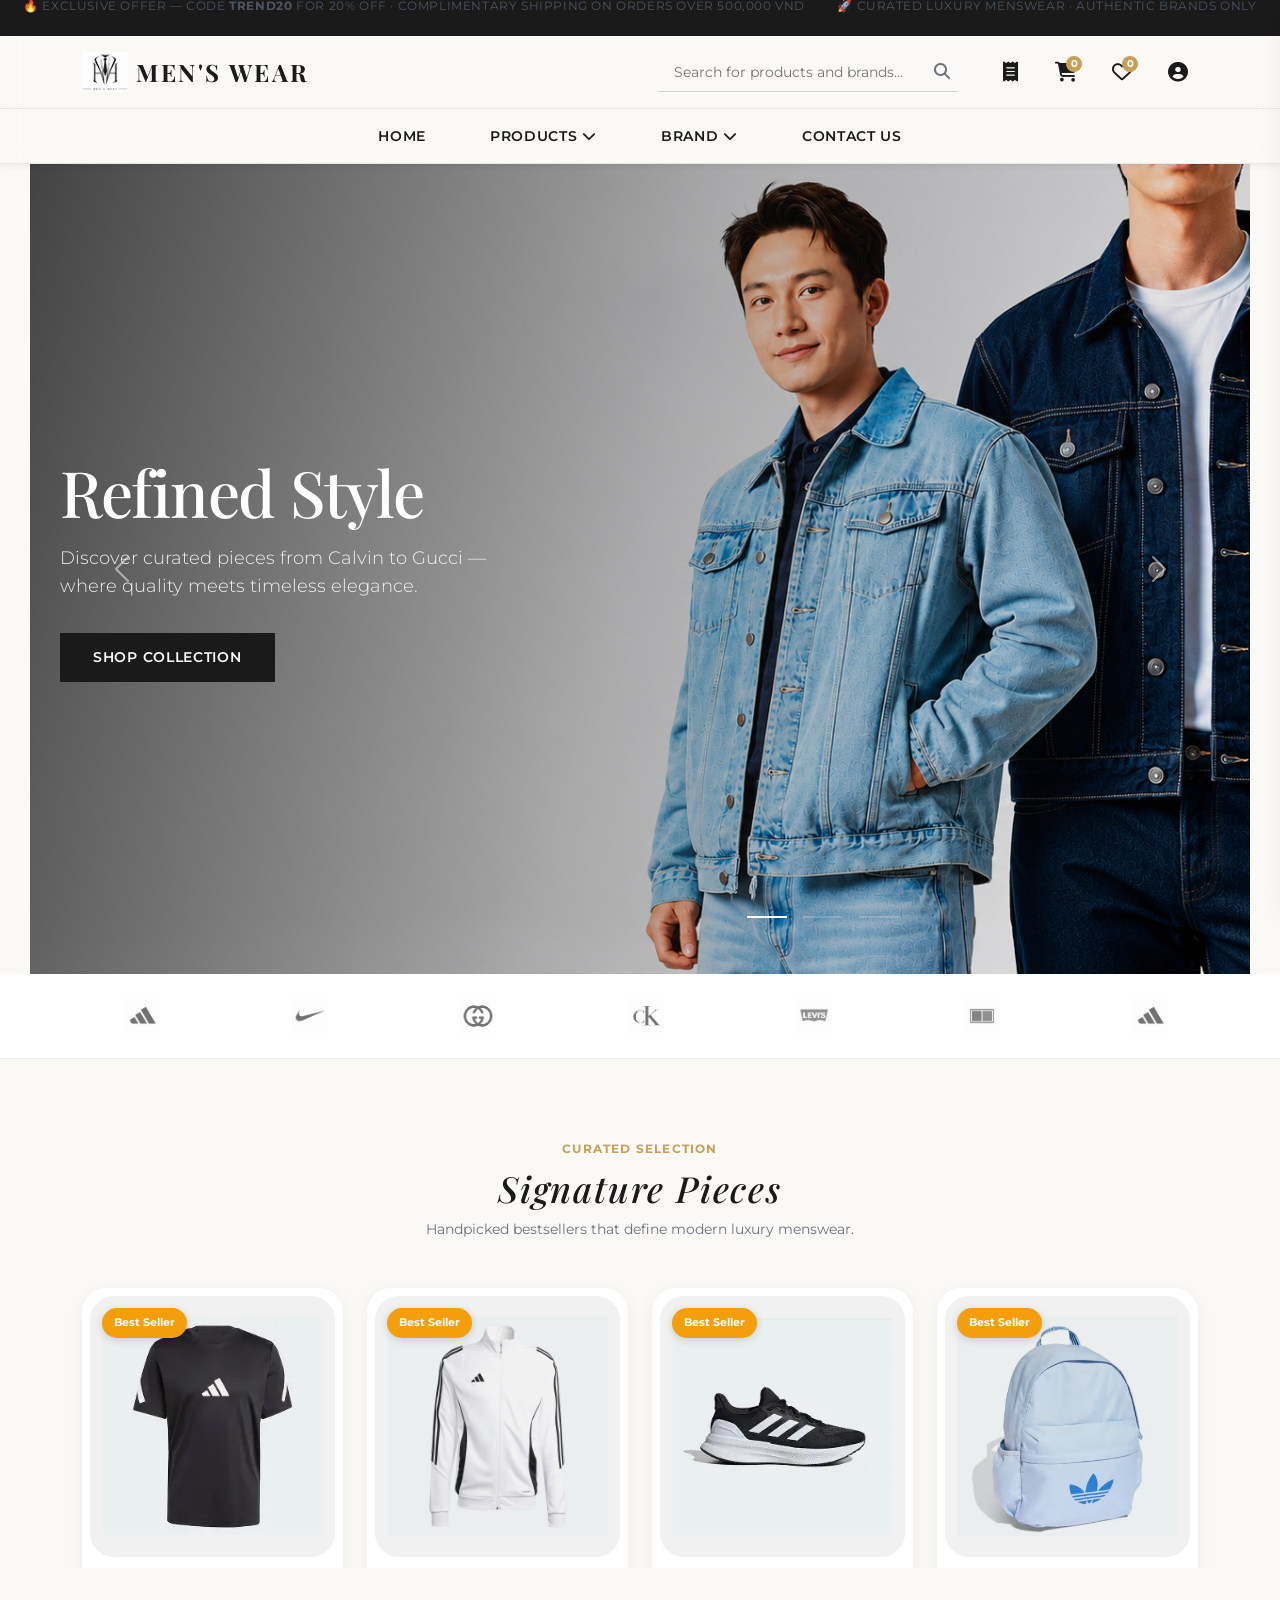
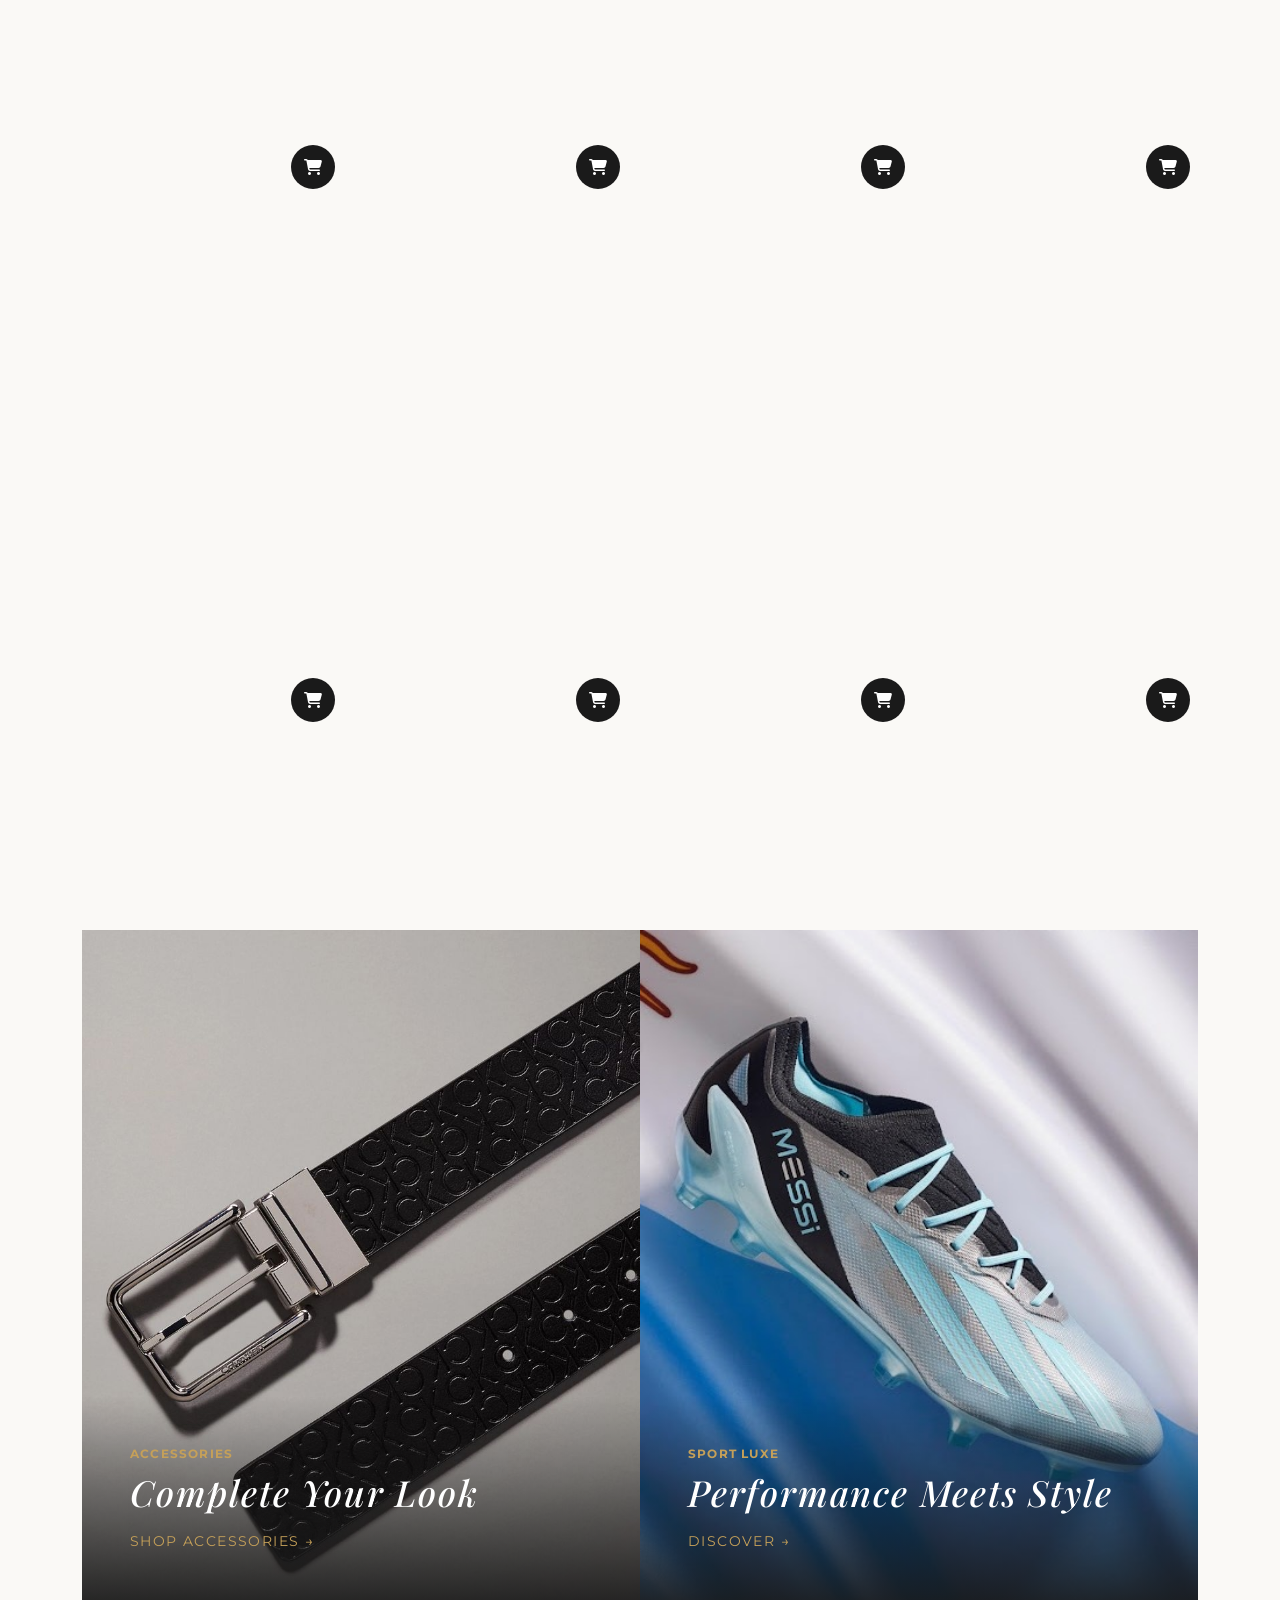
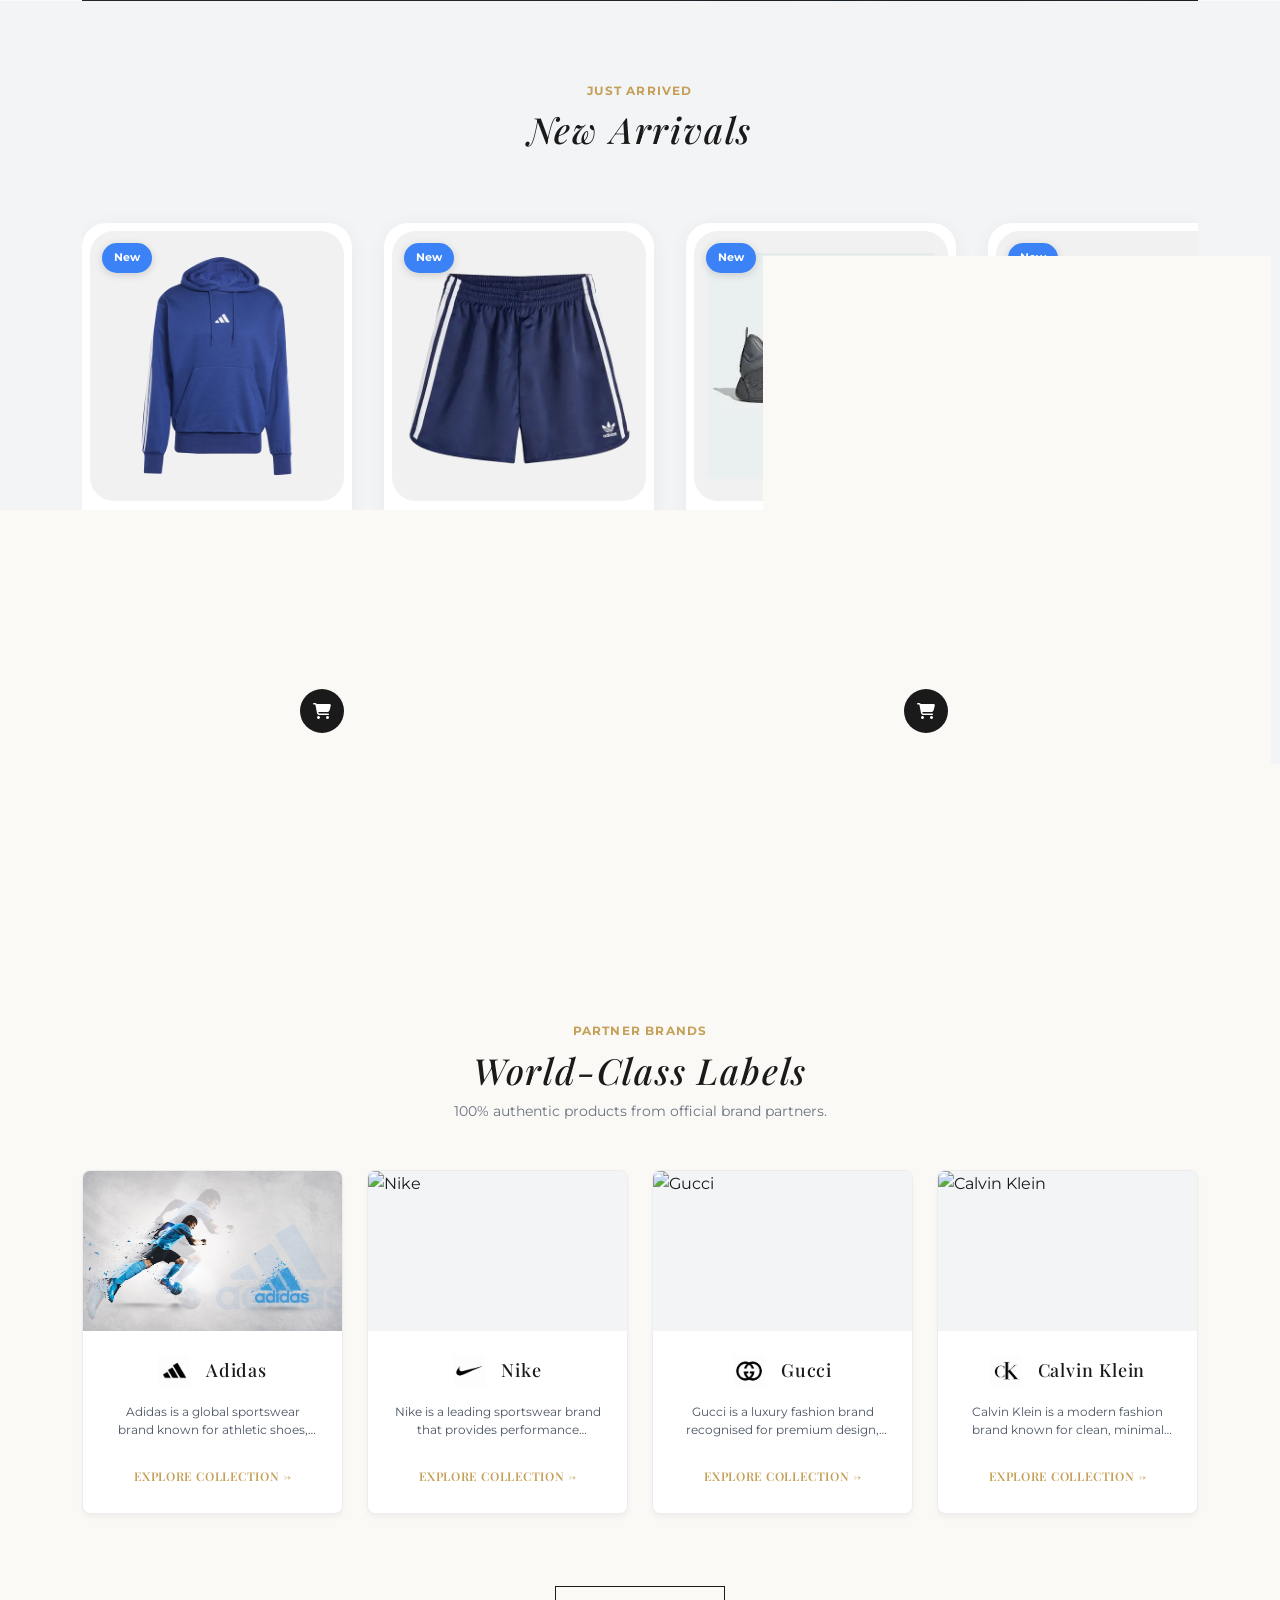
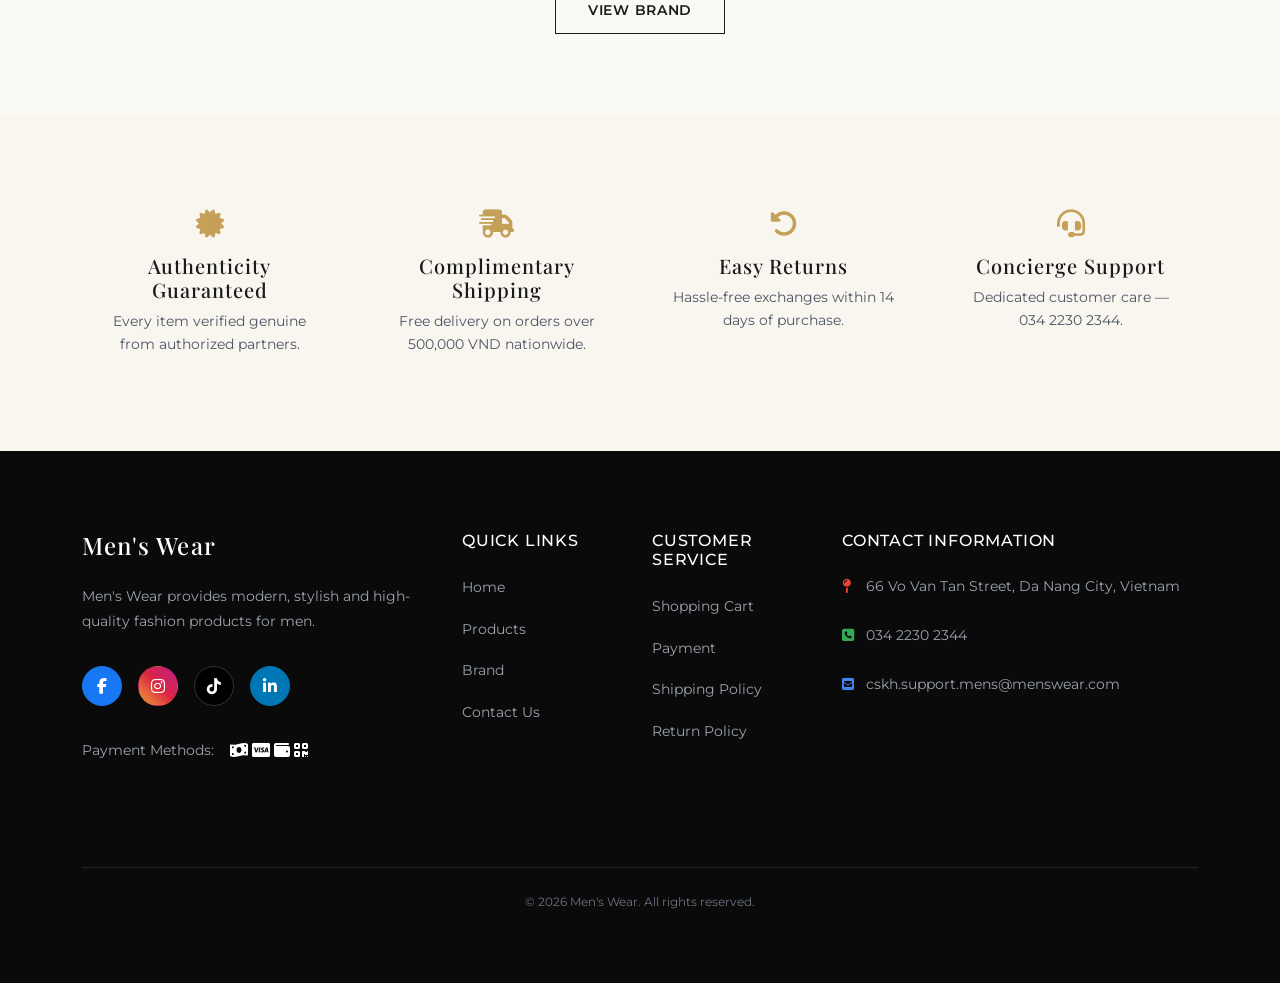
==== commit 43d2837a: "98" ====
--- a/index.html
+++ b/index.html
@@ -9,12 +9,10 @@
 
     <link href="https://cdn.jsdelivr.net/npm/bootstrap@5.3.3/dist/css/bootstrap.min.css" rel="stylesheet">
     <link rel="stylesheet" href="https://cdnjs.cloudflare.com/ajax/libs/font-awesome/6.5.2/css/all.min.css">
+    <link rel="stylesheet" href="https://cdn.jsdelivr.net/npm/swiper@11/swiper-bundle.min.css" />
 
-    <link rel="stylesheet" href="css/variables.css">
-    <link rel="stylesheet" href="css/components.css">
-    <link rel="stylesheet" href="css/pages.css">
-    <link rel="stylesheet" href="css/responsive.css">
-    <link rel="stylesheet" href="css/luxury-global.css">
+    <!-- Custom CSS Architecture -->
+    <link rel="stylesheet" href="css/main.css">
 </head>
 
 <body>
@@ -23,7 +21,7 @@
 
     <main>
         <!-- Hero -->
-        <section class="luxury-hero">
+        <section class="hero">
             <div id="heroCarousel" class="carousel slide carousel-fade" data-bs-ride="carousel" data-bs-interval="3000">
                 <div class="carousel-indicators hero-dots">
                     <button type="button" data-bs-target="#heroCarousel" data-bs-slide-to="0" class="active hero-dot"
@@ -34,43 +32,43 @@
                         aria-label="Slide 3"></button>
                 </div>
                 <div class="carousel-inner">
-                    <div class="carousel-item active hero-slide" style="background-image: url('assets/images/banner/product.png')">
-                        <div class="hero-overlay"></div>
-                        <div class="hero-content">
-                            <h1>Refined Style</h1>
-                            <p>Discover curated pieces from Calvin to Gucci — where quality meets timeless elegance.</p>
+                    <div class="carousel-item active hero__slide" style="background-image: url('assets/images/banner/product.png')">
+                        <div class="hero__overlay"></div>
+                        <div class="hero__content">
+                            <h1 class="hero__title">Refined Style</h1>
+                            <p class="hero__text">Discover curated pieces from Calvin to Gucci — where quality meets timeless elegance.</p>
                             <a href="products.html" class="btn-luxury">Shop Collection</a>
                         </div>
                     </div>
-                    <div class="carousel-item hero-slide" style="background-image: url('assets/images/banner/tops.png')">
-                        <div class="hero-overlay"></div>
-                        <div class="hero-content">
-                            <h1>Men's Shirt</h1>
-                            <p>Explore t-shirts, polo shirts, shirts, jackets, sweaters and hoodies.</p>
+                    <div class="carousel-item hero__slide" style="background-image: url('assets/images/banner/tops.png')">
+                        <div class="hero__overlay"></div>
+                        <div class="hero__content">
+                            <h1 class="hero__title">Men's Shirt</h1>
+                            <p class="hero__text">Explore t-shirts, polo shirts, shirts, jackets, sweaters and hoodies.</p>
                             <a href="products.html?category=topwear" class="btn-luxury">Shop Topwear</a>
                         </div>
                     </div>
-                    <div class="carousel-item hero-slide" style="background-image: url('assets/images/brand/adidas.jpg')">
-                        <div class="hero-overlay"></div>
-                        <div class="hero-content">
-                            <h1>Shoes & Sandals</h1>
-                            <p>From sport sneakers to refined sandals — every step matters.</p>
+                    <div class="carousel-item hero__slide" style="background-image: url('assets/images/brand/adidas.jpg')">
+                        <div class="hero__overlay"></div>
+                        <div class="hero__content">
+                            <h1 class="hero__title">Shoes & Sandals</h1>
+                            <p class="hero__text">From sport sneakers to refined sandals — every step matters.</p>
                             <a href="products.html?category=footwear" class="btn-luxury">Shop Footwear</a>
                         </div>
                     </div>
                 </div>
 
-                    <button class="carousel-control-prev" type="button" data-bs-target="#heroCarousel"
-                        data-bs-slide="prev">
-                        <span class="carousel-control-prev-icon" aria-hidden="true"></span>
-                        <span class="visually-hidden">Previous</span>
-                    </button>
+                <button class="carousel-control-prev" type="button" data-bs-target="#heroCarousel"
+                    data-bs-slide="prev">
+                    <span class="carousel-control-prev-icon" aria-hidden="true"></span>
+                    <span class="visually-hidden">Previous</span>
+                </button>
 
-                    <button class="carousel-control-next" type="button" data-bs-target="#heroCarousel"
-                        data-bs-slide="next">
-                        <span class="carousel-control-next-icon" aria-hidden="true"></span>
-                        <span class="visually-hidden">Next</span>
-                    </button>
+                <button class="carousel-control-next" type="button" data-bs-target="#heroCarousel"
+                    data-bs-slide="next">
+                    <span class="carousel-control-next-icon" aria-hidden="true"></span>
+                    <span class="visually-hidden">Next</span>
+                </button>
             </div>
         </section>
 
@@ -82,16 +80,16 @@
         </section>
 
         <!-- Featured -->
-        <section class="luxury-section reveal-on-scroll">
+        <section class="section reveal-on-scroll">
             <div class="container">
-                <div class="section-header text-center">
-                    <span class="section-label">Curated Selection</span>
-                    <h2 class="section-title">Signature Pieces</h2>
-                    <p class="section-subtitle">Handpicked bestsellers that define modern luxury menswear.</p>
+                <div class="section__header">
+                    <span class="section__label">Curated Selection</span>
+                    <h2 class="section__title">Signature Pieces</h2>
+                    <p class="section__subtitle">Handpicked bestsellers that define modern luxury menswear.</p>
                 </div>
                 <div id="featuredProducts" class="row"></div>
                 <div class="text-center mt-5">
-                    <a href="products.html" class="btn-luxury btn-luxury-outline">View All Products</a>
+                    <a href="products.html" class="btn-luxury btn-luxury--outline">View All Products</a>
                 </div>
             </div>
         </section>
@@ -104,7 +102,7 @@
                         <img src="assets/images/product/calvin/ck-reversible-leather-belt-4.webp" alt="Accessories"
                             loading="lazy">
                         <div class="editorial-content">
-                            <span class="section-label">Accessories</span>
+                            <span class="section__label">Accessories</span>
                             <h2>Complete Your Look</h2>
                             <a href="products.html?category=accessories" class="editorial-link">Shop Accessories →</a>
                         </div>
@@ -112,7 +110,7 @@
                     <div class="editorial-card">
                         <img src="assets/images/product/adidas/giay5-adidas.webp" alt="Sport Style" loading="lazy">
                         <div class="editorial-content">
-                            <span class="section-label">Sport Luxe</span>
+                            <span class="section__label">Sport Luxe</span>
                             <h2>Performance Meets Style</h2>
                             <a href="products.html?category=footwear" class="editorial-link">Discover →</a>
                         </div>
@@ -122,69 +120,70 @@
         </section>
 
         <!-- New Arrivals -->
-        <section class="luxury-section bg-cream reveal-on-scroll">
+        <section class="section section--alt reveal-on-scroll">
             <div class="container">
-                <div class="section-header text-center">
-                    <span class="section-label">Just Arrived</span>
-                    <h2 class="section-title">New Arrivals</h2>
+                <div class="section__header">
+                    <span class="section__label">Just Arrived</span>
+                    <h2 class="section__title">New Arrivals</h2>
                 </div>
-                <div id="newArrivals" class="row"></div>
+                <div class="product-marquee-container">
+                    <div id="newArrivals" class="product-marquee-inner"></div>
+                </div>
                 <div class="text-center mt-5">
-                    <a href="products.html?filter=new" class="btn-luxury btn-luxury-outline">View New Products</a>
+                    <a href="products.html?filter=new" class="btn-luxury btn-luxury--outline">View New Products</a>
                 </div>
             </div>
         </section>
 
         <!-- Brands -->
-        <section class="luxury-section reveal-on-scroll">
+        <section class="section reveal-on-scroll">
             <div class="container">
-                <div class="section-header text-center">
-                    <span class="section-label">Partner Brands</span>
-                    <h2 class="section-title">World-Class Labels</h2>
-                    <p class="section-subtitle">100% authentic products from official brand partners.</p>
+                <div class="section__header">
+                    <span class="section__label">Partner Brands</span>
+                    <h2 class="section__title">World-Class Labels</h2>
+                    <p class="section__subtitle">100% authentic products from official brand partners.</p>
                 </div>
                 <div id="luxuryBrands" class="row"></div>
                 <div class="text-center mt-5">
-                    <a href="brand.html" class="btn-luxury btn-luxury-outline">View Brand</a>
+                    <a href="brand.html" class="btn-luxury btn-luxury--outline">View Brand</a>
                 </div>
                 
             </div>
         </section>
 
         <!-- Values -->
-        <section class="luxury-values reveal-on-scroll">
+        <section class="values reveal-on-scroll">
             <div class="container">
-                <div class="values-grid">
-                    <div class="value-item">
-                        <i class="fa-solid fa-certificate"></i>
-                        <h3>Authenticity Guaranteed</h3>
-                        <p>Every item verified genuine from authorized partners.</p>
+                <div class="values__grid">
+                    <div class="values__item">
+                        <i class="fa-solid fa-certificate values__icon"></i>
+                        <h3 class="values__title">Authenticity Guaranteed</h3>
+                        <p class="values__desc">Every item verified genuine from authorized partners.</p>
                     </div>
-                    <div class="value-item">
-                        <i class="fa-solid fa-truck-fast"></i>
-                        <h3>Complimentary Shipping</h3>
-                        <p>Free delivery on orders over 500,000 VND nationwide.</p>
+                    <div class="values__item">
+                        <i class="fa-solid fa-truck-fast values__icon"></i>
+                        <h3 class="values__title">Complimentary Shipping</h3>
+                        <p class="values__desc">Free delivery on orders over 500,000 VND nationwide.</p>
                     </div>
-                    <div class="value-item">
-                        <i class="fa-solid fa-rotate-left"></i>
-                        <h3>Easy Returns</h3>
-                        <p>Hassle-free exchanges within 14 days of purchase.</p>
+                    <div class="values__item">
+                        <i class="fa-solid fa-rotate-left values__icon"></i>
+                        <h3 class="values__title">Easy Returns</h3>
+                        <p class="values__desc">Hassle-free exchanges within 14 days of purchase.</p>
                     </div>
-                    <div class="value-item">
-                        <i class="fa-solid fa-headset"></i>
-                        <h3>Concierge Support</h3>
-                        <p>Dedicated customer care — 034 2230 2344.</p>
+                    <div class="values__item">
+                        <i class="fa-solid fa-headset values__icon"></i>
+                        <h3 class="values__title">Concierge Support</h3>
+                        <p class="values__desc">Dedicated customer care — 034 2230 2344.</p>
                     </div>
                 </div>
-
             </div>
-            
         </section>
     </main>
 
     <div id="footer"></div>
 
     <script src="https://cdn.jsdelivr.net/npm/bootstrap@5.3.3/dist/js/bootstrap.bundle.min.js"></script>
+    <script src="https://cdn.jsdelivr.net/npm/swiper@11/swiper-bundle.min.js"></script>
     <script src="js/components.js"></script>
     <script type="module" src="js/app.js"></script>
     <script type="module" src="js/home.js"></script>
--- a/css/main.css
+++ b/css/main.css
@@ -0,0 +1,4210 @@
+@import url('https://fonts.googleapis.com/css2?family=Montserrat:wght@300;400;500;600;700&family=Playfair+Display:ital,wght@0,400;0,500;0,600;0,700;1,400;1,500&display=swap');
+
+/* ==========================================================================
+   #VARIABLES
+   ========================================================================== */
+
+
+:root {
+    /* Colors */
+    --color-white: #FFFFFF;
+    --color-off-white: #FAF9F6; /* Ivory / Off-white for softer background */
+    --color-black: #1A1A1A;     /* Soft Charcoal instead of pure black */
+    --color-black-pure: #000000;
+    
+    --color-gray-100: #F3F4F6;
+    --color-gray-200: #E5E7EB;
+    --color-gray-300: #D1D5DB;
+    --color-gray-400: #9CA3AF;
+    --color-gray-500: #6B7280;
+    --color-gray-600: #4B5563;
+    --color-gray-800: #1F2937;
+    --color-gray-900: #111827;
+
+    --color-accent-gold: #C5A059; /* Champagne Gold */
+    --color-accent-gold-hover: #A88647;
+    --color-error: #991B1B;
+    --color-success: #166534;
+
+    /* Semantic Colors */
+    --color-text-primary: var(--color-black);
+    --color-text-secondary: var(--color-gray-600);
+    --color-text-muted: var(--color-gray-400);
+    --color-text-inverse: var(--color-white);
+
+    --color-bg-primary: var(--color-off-white);
+    --color-bg-secondary: var(--color-white);
+    --color-bg-inverse: var(--color-black);
+    --color-bg-glass: rgba(250, 249, 246, 0.85);
+
+    --color-border-light: rgba(26, 26, 26, 0.08);
+    --color-border-dark: rgba(26, 26, 26, 0.2);
+
+    /* Typography */
+    --font-heading: 'Playfair Display', Georgia, serif;
+    --font-body: 'Montserrat', sans-serif;
+
+    --text-xs: 0.75rem;
+    --text-sm: 0.875rem;
+    --text-base: 1rem;
+    --text-lg: 1.125rem;
+    --text-xl: 1.25rem;
+    --text-2xl: 1.5rem;
+    --text-3xl: 2.25rem;
+    --text-4xl: 3rem;
+    --text-5xl: 4rem;
+
+    --font-weight-light: 300;
+    --font-weight-regular: 400;
+    --font-weight-medium: 500;
+    --font-weight-semibold: 600;
+    --font-weight-bold: 700;
+
+    --line-height-tight: 1.2;
+    --line-height-base: 1.6;
+    --line-height-relaxed: 1.8;
+
+    --letter-spacing-base: normal;
+    --letter-spacing-wide: 0.05em;
+    --letter-spacing-luxury: 0.1em;
+    --letter-spacing-extra: 0.2em;
+
+    /* Spacing */
+    --spacing-xs: 0.5rem;
+    --spacing-sm: 1rem;
+    --spacing-md: 1.5rem;
+    --spacing-lg: 2rem;
+    --spacing-xl: 3rem;
+    --spacing-2xl: 5rem;
+    --spacing-3xl: 8rem;
+
+    /* Shadows (Softer, larger spread for luxury feel) */
+    --shadow-sm: 0 4px 6px -1px rgba(0, 0, 0, 0.05);
+    --shadow-md: 0 10px 15px -3px rgba(0, 0, 0, 0.05);
+    --shadow-lg: 0 20px 25px -5px rgba(0, 0, 0, 0.08);
+    --shadow-glass: 0 8px 32px 0 rgba(0, 0, 0, 0.05);
+
+    /* Transitions */
+    --transition-fast: 0.2s cubic-bezier(0.4, 0, 0.2, 1);
+    --transition-base: 0.4s cubic-bezier(0.4, 0, 0.2, 1);
+    --transition-slow: 0.7s cubic-bezier(0.4, 0, 0.2, 1);
+}
+
+
+
+
+/* ==========================================================================
+   #RESET & BASE
+   ========================================================================== */
+
+/* Bootstrap reboot already does a lot, but we add custom resets */
+*,
+*::before,
+*::after {
+    box-sizing: border-box;
+}
+
+html {
+    scroll-behavior: smooth;
+    font-size: 16px; /* Base for rem */
+}
+
+body {
+    background-color: var(--color-bg-primary);
+    color: var(--color-text-primary);
+    -webkit-font-smoothing: antialiased;
+    -moz-osx-font-smoothing: grayscale;
+    overflow-x: hidden;
+}
+
+img,
+picture,
+video,
+canvas,
+svg {
+    display: block;
+    max-width: 100%;
+    height: auto;
+}
+
+button,
+input,
+textarea,
+select {
+    font: inherit;
+    color: inherit;
+}
+
+/* Remove default focus outline and use custom one for accessibility */
+button:focus-visible,
+a:focus-visible,
+input:focus-visible {
+    outline: 2px solid var(--color-accent-gold);
+    outline-offset: 2px;
+}
+
+/* Custom elegant scrollbar */
+::-webkit-scrollbar {
+    width: 6px;
+    height: 6px;
+}
+
+::-webkit-scrollbar-track {
+    background: var(--color-off-white);
+}
+
+::-webkit-scrollbar-thumb {
+    background: var(--color-gray-400);
+    border-radius: 3px;
+}
+
+::-webkit-scrollbar-thumb:hover {
+    background: var(--color-accent-gold);
+}
+
+
+
+
+/* ==========================================================================
+   #TYPOGRAPHY
+   ========================================================================== */
+
+body {
+    font-family: var(--font-body);
+    font-size: var(--text-base);
+    line-height: var(--line-height-base);
+    font-weight: var(--font-weight-regular);
+}
+
+h1, h2, h3, h4, h5, h6 {
+    font-family: var(--font-heading);
+    font-weight: var(--font-weight-medium); /* Lighter weight for elegance */
+    line-height: var(--line-height-tight);
+    letter-spacing: var(--letter-spacing-wide);
+    margin-top: 0;
+    margin-bottom: var(--spacing-sm);
+    color: var(--color-black);
+}
+
+/* Base Headings Sizes */
+h1 { font-size: var(--text-4xl); font-weight: var(--font-weight-regular); }
+h2 { font-size: var(--text-3xl); font-style: italic; } /* Italic h2 for classic luxury look */
+h3 { font-size: var(--text-2xl); }
+h4 { font-size: var(--text-xl); letter-spacing: var(--letter-spacing-luxury); text-transform: uppercase; }
+h5 { font-size: var(--text-lg); }
+h6 { font-size: var(--text-base); text-transform: uppercase; letter-spacing: var(--letter-spacing-extra); }
+
+a {
+    color: inherit;
+    text-decoration: none;
+    transition: color var(--transition-base);
+}
+
+a:hover, a:focus {
+    color: var(--color-accent-gold);
+}
+
+p {
+    margin-top: 0;
+    margin-bottom: var(--spacing-md);
+    color: var(--color-text-secondary);
+}
+
+/* Scroll Reveal Base Class */
+.reveal-on-scroll {
+    opacity: 0;
+    transform: translateY(30px);
+    transition: opacity var(--transition-slow), transform var(--transition-slow);
+}
+
+.reveal-on-scroll.revealed {
+    opacity: 1;
+    transform: translateY(0);
+}
+
+
+
+
+/* ==========================================================================
+   #HEADER COMPONENT
+   ========================================================================== */
+
+/* 
+   BEM Block: .main-header 
+   This encompasses the entire header area including flash sale, top bar, and nav.
+*/
+.main-header {
+    position: sticky;
+    top: 0;
+    width: 100%;
+    z-index: 1000;
+    background-color: var(--color-bg-glass);
+    backdrop-filter: blur(12px);
+    -webkit-backdrop-filter: blur(12px);
+    border-bottom: 1px solid var(--color-border-light);
+    box-shadow: var(--shadow-sm);
+    transition: transform var(--transition-base), background-color var(--transition-base);
+}
+
+/* 
+   BEM Block: .flash-sale-bar 
+*/
+.flash-sale-bar {
+    display: flex;
+    align-items: center;
+    justify-content: center;
+    width: 100%;
+    height: 36px;
+    background-color: var(--color-black);
+    color: var(--color-white);
+    overflow: hidden;
+}
+
+.flash-sale-bar__text {
+    font-size: var(--text-xs);
+    text-transform: uppercase;
+    letter-spacing: var(--letter-spacing-wide);
+    white-space: nowrap;
+    animation: scrollText 20s linear infinite;
+}
+
+@keyframes scrollText {
+    0% { transform: translateX(100%); }
+    100% { transform: translateX(-100%); }
+}
+
+/* 
+   BEM Block: .header-top 
+*/
+.header-top {
+    padding: var(--spacing-sm) 0;
+    border-bottom: 1px solid var(--color-border-light);
+}
+
+.header-top__container {
+    display: flex;
+    align-items: center;
+    justify-content: space-between;
+}
+
+/* 
+   BEM Block: .logo-box 
+*/
+.logo-box {
+    display: flex;
+    align-items: center;
+    gap: var(--spacing-xs);
+}
+
+.logo-box__img {
+    height: 40px;
+}
+
+.logo-box__text {
+    font-family: var(--font-heading);
+    font-size: var(--text-2xl);
+    font-weight: var(--font-weight-bold);
+    letter-spacing: var(--letter-spacing-luxury);
+    text-transform: uppercase;
+    color: var(--color-black);
+}
+
+/* 
+   BEM Block: .header-right 
+*/
+.header-right {
+    display: flex;
+    align-items: center;
+    gap: var(--spacing-lg);
+}
+
+/* 
+   BEM Block: .header-search 
+*/
+.header-search {
+    position: relative;
+    display: none; /* Hide on mobile, show on desktop via media query */
+    width: 300px;
+}
+
+.header-search__input {
+    width: 100%;
+    height: 40px;
+    padding: 0 var(--spacing-md) 0 var(--spacing-sm);
+    border: none;
+    border-bottom: 1px solid var(--color-gray-300);
+    background-color: transparent;
+    font-size: var(--text-sm);
+    transition: border-color var(--transition-fast);
+}
+
+.header-search__input:focus {
+    outline: none;
+    border-bottom-color: var(--color-black);
+}
+
+.header-search__btn {
+    position: absolute;
+    right: 0;
+    top: 50%;
+    transform: translateY(-50%);
+    background: none;
+    border: none;
+    color: var(--color-gray-500);
+    cursor: pointer;
+    padding: var(--spacing-xs);
+}
+
+.header-search__btn:hover {
+    color: var(--color-black);
+}
+
+/* 
+   BEM Block: .header-actions 
+*/
+.header-actions {
+    display: flex;
+    align-items: center;
+    gap: var(--spacing-sm);
+}
+
+.header-icon {
+    position: relative;
+    display: flex;
+    align-items: center;
+    justify-content: center;
+    width: 40px;
+    height: 40px;
+    font-size: 1.25rem;
+    color: var(--color-black);
+    transition: color var(--transition-fast);
+}
+
+.header-icon:hover {
+    color: var(--color-gray-500);
+}
+
+.header-icon__badge {
+    position: absolute;
+    top: 4px;
+    right: 4px;
+    display: flex;
+    align-items: center;
+    justify-content: center;
+    width: 16px;
+    height: 16px;
+    background-color: var(--color-accent-gold);
+    color: var(--color-white);
+    font-size: 10px;
+    font-weight: var(--font-weight-bold);
+    border-radius: 50%;
+}
+
+/* 
+   BEM Block: .main-nav 
+*/
+.main-nav {
+    display: block;
+}
+
+.nav-menu {
+    display: flex;
+    justify-content: center;
+    list-style: none;
+    margin: 0;
+    padding: 0;
+    flex-wrap: wrap;
+}
+
+.nav-menu__item {
+    position: relative;
+}
+
+.nav-menu__item.nav-dropdown {
+    position: static;
+}
+
+.nav-menu__link {
+    display: block;
+    padding: var(--spacing-sm) var(--spacing-lg); /* Reduced padding to make header compact and eliminate gap */
+    font-size: var(--text-sm);
+    font-weight: var(--font-weight-semibold);
+    text-transform: uppercase;
+    letter-spacing: var(--letter-spacing-wide);
+    color: var(--color-black);
+    position: relative;
+    transition: color var(--transition-base);
+}
+
+.nav-menu__link::after {
+    content: '';
+    position: absolute;
+    bottom: 8px; /* Adjust based on padding */
+    left: var(--spacing-lg);
+    right: var(--spacing-lg);
+    height: 2px;
+    background-color: var(--color-accent-gold);
+    transform: scaleX(0);
+    transform-origin: right;
+    transition: transform var(--transition-base) ease-in-out;
+}
+
+.nav-menu__link:hover {
+    color: var(--color-accent-gold);
+}
+
+.nav-menu__link:hover::after,
+.nav-menu__item.active .nav-menu__link::after {
+    transform: scaleX(1);
+    transform-origin: left;
+}
+
+/* MEGA MENU STUB */
+
+.mega-menu {
+    opacity: 0;
+    visibility: hidden;
+    position: absolute;
+    top: 100%; /* Sits exactly touching the header border */
+    left: 0;
+    width: 100%;
+    background-color: var(--color-bg-primary); /* Matches the page off-white background */
+    border-top: 1px solid var(--color-border-light);
+    box-shadow: var(--shadow-md);
+    padding: 0;
+    transform: translateY(0); /* Removed vertical hover offset for snuggness */
+    transition: all var(--transition-base);
+}
+
+.nav-menu__item:hover .mega-menu {
+    opacity: 1;
+    visibility: visible;
+    transform: translateY(0);
+}
+
+/* ===== MEGA MENU INNER LAYOUT ===== */
+.mega-menu-container {
+    display: flex;
+    justify-content: space-between;
+    gap: var(--spacing-xl);
+    width: 100%;
+}
+
+.mega-column {
+    display: flex;
+    flex-direction: column;
+    gap: var(--spacing-xs);
+    flex: 1;
+    min-width: 140px;
+    text-align: left;
+}
+
+.mega-column h3 {
+    font-family: var(--font-heading);
+    font-size: var(--text-xs);
+    font-weight: var(--font-weight-bold);
+    text-transform: uppercase;
+    letter-spacing: var(--letter-spacing-wide);
+    color: var(--color-black);
+    margin-bottom: var(--spacing-md);
+    border-bottom: 1px solid var(--color-border-light);
+    padding-bottom: var(--spacing-xs);
+}
+
+.mega-column h3 a {
+    color: var(--color-black) !important;
+    text-decoration: none !important;
+    font-weight: var(--font-weight-bold) !important;
+}
+
+.mega-column a {
+    font-size: var(--text-xs);
+    color: var(--color-gray-600);
+    text-decoration: none;
+    transition: color var(--transition-fast) ease, padding-left var(--transition-fast) ease;
+    display: block;
+    padding: 2px 0;
+}
+
+.mega-column a:hover {
+    color: var(--color-accent-gold);
+    padding-left: 4px;
+}
+
+/* Image Promotions inside Mega Menu */
+.mega-image-wrapper {
+    display: flex;
+    flex-direction: column; /* Stacked vertically */
+    gap: var(--spacing-md);
+    flex: none;
+    width: 280px; /* Fixed width for vertical column */
+}
+
+.mega-image-box, 
+.brand-image-box {
+    position: relative;
+    width: 100%;
+    height: 200px; /* Snug height for vertical layout */
+    border-radius: 16px; /* Beautiful round corners like the screenshot */
+    overflow: hidden;
+    box-shadow: var(--shadow-sm);
+}
+
+.brand-image-box {
+    width: 240px;
+    height: 180px;
+    margin-left: auto;
+    border-radius: 16px;
+}
+
+/* CSS-only infinite cross-fade slideshows for the promos */
+.product-menu-slider, 
+.brand-slider {
+    width: 100%;
+    height: 100%;
+    position: relative;
+    background-color: var(--color-gray-100);
+}
+
+.product-menu-slider img, 
+.brand-slider img {
+    width: 100%;
+    height: 100%;
+    position: absolute;
+    top: 0;
+    left: 0;
+    object-fit: cover;
+    transition: transform var(--transition-slow) ease;
+}
+
+/* Animations for 2-image sliders (Product Menu sliders) */
+.product-menu-slider img:nth-child(1) {
+    animation: crossFadeTwo1 8s infinite ease-in-out;
+}
+
+.product-menu-slider img:nth-child(2) {
+    animation: crossFadeTwo2 8s infinite ease-in-out;
+}
+
+@keyframes crossFadeTwo1 {
+    0%, 45%, 100% { opacity: 1; z-index: 1; }
+    50%, 95% { opacity: 0; z-index: 0; }
+}
+
+@keyframes crossFadeTwo2 {
+    0%, 45%, 100% { opacity: 0; z-index: 0; }
+    50%, 95% { opacity: 1; z-index: 1; }
+}
+
+/* Animations for 3-image sliders (Brand Menu slider) */
+.brand-slider img:nth-child(1) {
+    animation: crossFadeThree1 12s infinite ease-in-out;
+}
+
+.brand-slider img:nth-child(2) {
+    animation: crossFadeThree2 12s infinite ease-in-out;
+}
+
+.brand-slider img:nth-child(3) {
+    animation: crossFadeThree3 12s infinite ease-in-out;
+}
+
+@keyframes crossFadeThree1 {
+    0%, 28%, 100% { opacity: 1; z-index: 1; }
+    33%, 95% { opacity: 0; z-index: 0; }
+}
+
+@keyframes crossFadeThree2 {
+    0%, 28%, 95%, 100% { opacity: 0; z-index: 0; }
+    33%, 61% { opacity: 1; z-index: 1; }
+    66% { opacity: 0; z-index: 0; }
+}
+
+@keyframes crossFadeThree3 {
+    0%, 61%, 100% { opacity: 0; z-index: 0; }
+    66%, 94% { opacity: 1; z-index: 1; }
+}
+
+.mega-image-box:hover img, 
+.brand-image-box:hover img {
+    transform: scale(1.05);
+}
+
+/* Overlay contents */
+.mega-image-content, 
+.brand-image-content {
+    position: absolute;
+    inset: 0;
+    background: transparent; /* Removed dark overlay blur/opacity */
+    padding: var(--spacing-md);
+    display: flex;
+    flex-direction: column;
+    justify-content: flex-end;
+    align-items: flex-start;
+    color: var(--color-white);
+    z-index: 2;
+}
+
+.mega-image-content h3, 
+.brand-image-content h3 {
+    font-family: var(--font-heading);
+    font-size: 1.1rem;
+    font-weight: var(--font-weight-bold);
+    color: var(--color-white);
+    margin: 0;
+    text-transform: none; /* Keep text natural casing */
+    border: none;
+    padding: 0;
+    /* Clean text shadow for absolute readability on plain images */
+    text-shadow: 0 1px 3px rgba(0, 0, 0, 0.8), 0 0 2px rgba(0, 0, 0, 0.9);
+}
+
+.mega-image-content a, 
+.brand-image-content a {
+    display: inline-flex !important; /* Show redirect button */
+    align-items: center;
+    gap: 4px;
+    margin-top: var(--spacing-xs);
+    padding: 6px 14px;
+    background-color: var(--color-white);
+    color: var(--color-black) !important;
+    font-size: 10px;
+    font-weight: var(--font-weight-bold);
+    text-transform: uppercase;
+    letter-spacing: var(--letter-spacing-wide);
+    border-radius: 30px;
+    box-shadow: var(--shadow-sm);
+    transition: all var(--transition-fast) ease;
+    text-decoration: none !important;
+}
+
+.mega-image-content a:hover, 
+.brand-image-content a:hover {
+    background-color: var(--color-black);
+    color: var(--color-white) !important;
+    transform: translateY(-1px);
+    box-shadow: var(--shadow-md);
+}
+
+/* ===== RESPONSIVE ===== */
+@media (max-width: 992px) {
+    .header-top__container {
+        flex-direction: column;
+        gap: var(--spacing-md);
+        text-align: center;
+    }
+    .header-right {
+        flex-direction: column;
+        gap: var(--spacing-md);
+        width: 100%;
+    }
+    .logo-box {
+        justify-content: center;
+    }
+    .nav-menu {
+        gap: var(--spacing-xs);
+    }
+    .nav-menu__link {
+        padding: var(--spacing-sm) var(--spacing-md);
+    }
+}
+
+@media (min-width: 992px) {
+    .header-search {
+        display: block;
+    }
+}
+
+/* ==========================================================================
+   #MINI CART SIDEBAR
+   ========================================================================== */
+.cart-overlay {
+    position: fixed;
+    top: 0;
+    left: 0;
+    width: 100vw;
+    height: 100vh;
+    background: rgba(0, 0, 0, 0.5);
+    z-index: 1040;
+    opacity: 0;
+    visibility: hidden;
+    transition: all var(--transition-base);
+}
+
+.cart-overlay.active {
+    opacity: 1;
+    visibility: visible;
+}
+
+.mini-cart {
+    position: fixed;
+    top: 0;
+    right: -400px;
+    width: 400px;
+    max-width: 100vw;
+    height: 100vh;
+    background: var(--color-white);
+    z-index: 1050;
+    display: flex;
+    flex-direction: column;
+    transition: right var(--transition-base);
+    box-shadow: var(--shadow-lg);
+}
+
+.mini-cart.open,
+.mini-cart.active {
+    right: 0;
+}
+
+.mini-cart-header {
+    padding: var(--spacing-lg);
+    border-bottom: 1px solid var(--color-border-light);
+    display: flex;
+    justify-content: space-between;
+    align-items: center;
+}
+
+.mini-cart-header h3 {
+    margin: 0;
+    font-size: var(--text-xl);
+    font-weight: var(--font-weight-semibold);
+}
+
+.mini-cart-close {
+    background: none;
+    border: none;
+    font-size: var(--text-2xl);
+    cursor: pointer;
+    color: var(--color-gray-500);
+}
+
+.mini-cart-body {
+    flex-grow: 1;
+    overflow-y: auto;
+    padding: var(--spacing-md);
+}
+
+.mini-cart-empty {
+    display: flex;
+    flex-direction: column;
+    align-items: center;
+    justify-content: center;
+    height: 100%;
+    color: var(--color-gray-500);
+    text-align: center;
+}
+
+.mini-cart-empty i {
+    font-size: 3rem;
+    margin-bottom: var(--spacing-md);
+}
+
+.mini-cart-footer {
+    padding: var(--spacing-lg);
+    border-top: 1px solid var(--color-border-light);
+}
+
+.mini-cart-total {
+    display: flex;
+    justify-content: space-between;
+    font-size: var(--text-lg);
+    font-weight: var(--font-weight-bold);
+    margin-bottom: var(--spacing-md);
+}
+
+.checkout-btn {
+    display: block;
+    width: 100%;
+    padding: var(--spacing-sm);
+    background-color: var(--color-black);
+    color: var(--color-white);
+    text-align: center;
+    text-transform: uppercase;
+    font-weight: var(--font-weight-semibold);
+}
+.checkout-btn:hover {
+    color: var(--color-white);
+    background-color: var(--color-gray-800);
+}
+
+.continue-shopping-btn {
+    margin-top: var(--spacing-md);
+    display: inline-block;
+    padding: var(--spacing-sm) var(--spacing-md);
+    background: var(--color-black);
+    color: var(--color-white);
+    text-transform: uppercase;
+}
+.continue-shopping-btn:hover {
+    color: var(--color-white);
+}
+
+/* MINI CART ITEM */
+.cart-item {
+    display: flex;
+    align-items: stretch; /* Align items to have full height */
+    gap: 16px;
+    margin-bottom: 20px;
+    padding-bottom: 20px;
+    border-bottom: 1px solid var(--color-gray-200);
+}
+
+.cart-item:last-child {
+    border-bottom: none;
+    margin-bottom: 0;
+    padding-bottom: 0;
+}
+
+.cart-item-img-wrapper {
+    flex-shrink: 0;
+    width: 80px;
+    height: 80px;
+    background-color: var(--color-gray-100);
+    border-radius: 8px;
+    overflow: hidden;
+    display: flex;
+    align-items: center;
+    justify-content: center;
+}
+
+.cart-item-img-wrapper img {
+    width: 100%;
+    height: 100%;
+    object-fit: contain;
+}
+
+.cart-item-info {
+    flex-grow: 1;
+    display: flex;
+    flex-direction: column;
+    justify-content: space-between;
+    min-width: 0; /* Prevent flex overflow */
+}
+
+.item-brand {
+    font-size: 11px;
+    text-transform: uppercase;
+    color: var(--color-gray-500);
+    font-weight: 600;
+    margin-bottom: 2px;
+}
+
+.item-name {
+    font-weight: var(--font-weight-semibold);
+    font-size: 14px;
+    color: var(--color-black);
+    margin-bottom: 4px;
+    /* Truncate to 1 line */
+    white-space: nowrap;
+    overflow: hidden;
+    text-overflow: ellipsis;
+}
+
+.item-detail {
+    font-size: 12px;
+    color: var(--color-gray-500);
+    margin-bottom: 8px;
+}
+
+.cart-item-qty {
+    display: flex;
+    align-items: center;
+    border: 1px solid var(--color-gray-300);
+    border-radius: 20px;
+    width: fit-content;
+    overflow: hidden;
+}
+
+.cart-item-qty button {
+    background: transparent;
+    border: none;
+    padding: 4px 10px;
+    cursor: pointer;
+    color: var(--color-gray-600);
+    transition: all 0.2s;
+    font-size: 10px;
+}
+
+.cart-item-qty button:hover {
+    background: var(--color-gray-100);
+    color: var(--color-black);
+}
+
+.cart-item-qty span {
+    font-size: 13px;
+    font-weight: 600;
+    min-width: 24px;
+    text-align: center;
+}
+
+.cart-item-actions {
+    display: flex;
+    flex-direction: column;
+    justify-content: space-between;
+    align-items: flex-end;
+    min-width: 90px;
+}
+
+.item-price {
+    font-weight: 700;
+    color: var(--color-black);
+    font-size: 14px;
+    white-space: nowrap;
+}
+
+.cart-item-remove {
+    background: none;
+    border: none;
+    color: var(--color-gray-400);
+    font-size: 16px;
+    cursor: pointer;
+    transition: color 0.2s;
+    padding: 4px;
+}
+
+.cart-item-remove:hover {
+    color: var(--color-error);
+}
+
+/* Footer Checkout Button */
+.checkout-btn {
+    transition: transform 0.2s, background-color 0.2s;
+}
+.checkout-btn:hover {
+    transform: translateY(-2px);
+    background-color: var(--color-gray-800);
+}
+
+
+
+
+/* ==========================================================================
+   #BUTTON COMPONENT
+   ========================================================================== */
+
+.btn-luxury {
+    display: inline-flex;
+    align-items: center;
+    justify-content: center;
+    padding: 12px 32px;
+    background-color: var(--color-black);
+    color: var(--color-white);
+    font-family: var(--font-body);
+    font-size: var(--text-sm);
+    font-weight: var(--font-weight-semibold);
+    text-transform: uppercase;
+    letter-spacing: var(--letter-spacing-wide);
+    border: 1px solid var(--color-black);
+    cursor: pointer;
+    transition: all var(--transition-base);
+    position: relative;
+    overflow: hidden;
+    z-index: 1;
+}
+
+.btn-luxury::before {
+    content: '';
+    position: absolute;
+    top: 0;
+    left: -100%;
+    width: 100%;
+    height: 100%;
+    background: linear-gradient(90deg, transparent, rgba(255,255,255,0.2), transparent);
+    transition: left var(--transition-slow);
+    z-index: -1;
+}
+
+.btn-luxury:hover {
+    background-color: var(--color-accent-gold);
+    border-color: var(--color-accent-gold);
+    color: var(--color-white);
+}
+
+.btn-luxury:hover::before {
+    left: 100%;
+}
+
+.btn-luxury--outline {
+    background-color: transparent;
+    color: var(--color-black);
+}
+
+.btn-luxury--outline:hover {
+    background-color: var(--color-black);
+    color: var(--color-white);
+}
+
+
+
+
+/* ==========================================================================
+   #PRODUCT CARD COMPONENT
+   ========================================================================== */
+
+.product-card {
+    position: relative;
+    background-color: var(--color-white);
+    border-radius: 24px;
+    transition: all var(--transition-base);
+    height: 100%;
+    display: flex;
+    flex-direction: column;
+    /* Removed mask-image because it clips the cart button inside it */
+    box-shadow: 0 4px 20px rgba(0, 0, 0, 0.05);
+}
+
+.product-card:hover {
+    transform: translateY(-8px);
+    box-shadow: 0 12px 30px rgba(0, 0, 0, 0.1);
+}
+
+/* Fallback border for container if needed, but the design is borderless */
+
+.product-image {
+    position: relative;
+    overflow: hidden;
+    padding-top: 100%; /* 1:1 Aspect ratio to make room for content */
+    background-color: #f1f1f1; /* Light gray background for image area */
+    border-radius: 24px; /* Curve inner image */
+    margin: 8px; /* Padding inside the white card */
+}
+
+.product-image img {
+    position: absolute;
+    top: 50%;
+    left: 50%;
+    transform: translate(-50%, -50%);
+    width: 90%;
+    height: 90%;
+    object-fit: contain; /* Don't crop the shoes */
+    transition: transform var(--transition-slow);
+    mix-blend-mode: darken; /* Helps blend product images with white backgrounds into the gray */
+}
+
+.product-card:hover .product-image img {
+    transform: translate(-50%, -50%) scale(1.08);
+}
+
+/* Hover Overlay */
+.product-overlay {
+    position: absolute;
+    inset: 0;
+    background: rgba(26, 26, 26, 0.4);
+    backdrop-filter: blur(2px);
+    display: flex;
+    align-items: center;
+    justify-content: center;
+    opacity: 0;
+    transition: opacity var(--transition-base);
+    z-index: 3;
+    border-radius: 24px; /* Match inner curve */
+}
+
+.product-card:hover .product-overlay {
+    opacity: 1;
+}
+
+.overlay-btn {
+    padding: 10px 20px;
+    background-color: var(--color-white);
+    color: var(--color-black);
+    font-size: 14px;
+    font-weight: 600;
+    text-transform: uppercase;
+    letter-spacing: 1px;
+    border: none;
+    border-radius: 4px;
+    text-decoration: none;
+    transition: all 0.3s ease;
+}
+
+.overlay-btn:hover {
+    background-color: var(--color-black);
+    color: var(--color-white);
+}
+
+/* Badges */
+.product-badges {
+    position: absolute;
+    top: 12px;
+    left: 12px;
+    z-index: 2;
+    display: flex;
+    flex-direction: column;
+    gap: 6px;
+}
+
+.product-badge {
+    padding: 6px 12px;
+    font-size: 11px;
+    font-weight: var(--font-weight-bold);
+    text-transform: capitalize;
+    border-radius: 20px;
+    color: var(--color-white);
+    background-color: var(--color-black);
+    box-shadow: 0 2px 8px rgba(0,0,0,0.15);
+}
+
+.product-badge.trending {
+    background-color: #34C759; /* Bright green */
+}
+.product-badge.sale {
+    background-color: var(--color-error); /*  */
+}
+.product-badge.new {
+    background-color: #3b82f6; /* Xanh dng (Blue) */
+}
+.product-badge.best {
+    background-color: #f59e0b; /* Vng cam (Gold) */
+    color: #fff;
+}
+
+/* Body */
+.product-info {
+    padding: 16px 20px 24px;
+    flex-grow: 1;
+    display: flex;
+    flex-direction: column;
+}
+
+.product-info-top {
+    display: flex;
+    justify-content: space-between;
+    align-items: flex-start;
+    gap: 8px;
+    margin-bottom: 4px; /* Reduced to make room for brand/rating */
+}
+
+.product-brand {
+    font-size: 11px;
+    text-transform: uppercase;
+    letter-spacing: 1px;
+    color: var(--color-gray-500);
+    margin-bottom: 4px;
+    font-weight: 600;
+}
+
+.product-rating {
+    font-size: 13px;
+    color: var(--color-gray-500);
+    margin-bottom: 6px;
+    display: flex;
+    align-items: center;
+    gap: 4px;
+}
+
+.product-rating i {
+    color: #eab308; /* Star yellow */
+    font-size: 11px;
+}
+
+.product-name {
+    font-size: 18px;
+    font-weight: 800; /* Extra bold */
+    color: var(--color-black);
+    display: -webkit-box;
+    -webkit-line-clamp: 2;
+    -webkit-box-orient: vertical;
+    overflow: hidden;
+    line-height: 1.3;
+    padding-right: 12px;
+}
+
+.product-name a {
+    color: inherit;
+    text-decoration: none;
+}
+
+.product-name a:hover {
+    color: var(--color-black);
+}
+
+.btn-heart {
+    background: #f5f5f5;
+    border: none;
+    border-radius: 50%;
+    width: 32px;
+    height: 32px;
+    display: flex;
+    align-items: center;
+    justify-content: center;
+    color: #ff3b30;
+    font-size: 14px;
+    cursor: pointer;
+    transition: all 0.2s ease;
+    flex-shrink: 0;
+}
+.btn-heart:hover {
+    transform: scale(1.1);
+    background: #ff3b30;
+    color: white;
+}
+
+.product-desc {
+    font-size: 13px;
+    color: var(--color-gray-600);
+    line-height: 1.5;
+    margin-bottom: 12px;
+    
+    /* Truncate long descriptions to 2 lines */
+    display: -webkit-box;
+    -webkit-line-clamp: 2;
+    -webkit-box-orient: vertical;
+    overflow: hidden;
+    text-overflow: ellipsis;
+}
+
+.product-price {
+    margin-top: auto;
+    display: flex;
+    align-items: center;
+    gap: 8px;
+}
+
+.current-price {
+    font-size: 16px;
+    font-weight: 700;
+    color: var(--color-black);
+    font-family: var(--font-heading);
+}
+
+.old-price {
+    font-size: 13px;
+    color: var(--color-gray-400);
+    text-decoration: line-through;
+}
+
+/* Cutout Cart Area */
+/* Place the button wrapper at the bottom right */
+.product-cart-cutout {
+    position: absolute;
+    bottom: 0;
+    right: 0;
+    width: 60px;
+    height: 60px;
+    z-index: 10;
+    /* Background color matches the page background to create the "cutout" illusion */
+    background-color: var(--color-gray-100); 
+    border-top-left-radius: 24px;
+}
+
+/* Create the inverted inner curves using pseudo-elements */
+.product-cart-cutout::before {
+    content: '';
+    position: absolute;
+    bottom: 100%; /* Top of the cutout */
+    right: 0;
+    width: 24px;
+    height: 24px;
+    background-color: transparent;
+    border-bottom-right-radius: 24px;
+    box-shadow: 12px 12px 0 12px var(--color-gray-100);
+}
+
+.product-cart-cutout::after {
+    content: '';
+    position: absolute;
+    bottom: 0;
+    right: 100%; /* Left of the cutout */
+    width: 24px;
+    height: 24px;
+    background-color: transparent;
+    border-bottom-right-radius: 24px;
+    box-shadow: 12px 12px 0 12px var(--color-gray-100);
+}
+
+.btn-cart-cutout {
+    position: absolute;
+    bottom: 8px; 
+    right: 8px;
+    width: 44px;
+    height: 44px;
+    border-radius: 50%; /* Make it perfectly round */
+    background: var(--color-black);
+    border: none;
+    display: flex;
+    align-items: center;
+    justify-content: center;
+    cursor: pointer;
+    transition: transform 0.3s ease, background 0.3s ease;
+    z-index: 11;
+}
+
+.btn-cart-cutout i {
+    font-size: 16px;
+    color: var(--color-white);
+    transition: transform 0.2s;
+}
+
+.btn-cart-cutout:hover {
+    background: var(--color-accent-gold);
+    transform: scale(1.1);
+}
+
+.btn-cart-cutout:hover i {
+    transform: scale(1.1);
+}
+
+
+
+
+/* ==========================================================================
+   #FOOTER COMPONENT
+   ========================================================================== */
+
+/* 
+   BEM Block: .main-footer 
+*/
+.main-footer {
+    background-color: #0a0a0a; /* Pitch black */
+    color: var(--color-white);
+    padding: var(--spacing-2xl) 0 0 0;
+}
+
+.main-footer__container {
+    padding-bottom: var(--spacing-xl);
+}
+
+/* 
+   BEM Block: .footer-column 
+*/
+.footer-column {
+    margin-bottom: var(--spacing-lg);
+}
+
+.footer-column h3 {
+    font-family: var(--font-heading);
+    font-size: var(--text-2xl);
+    margin-bottom: var(--spacing-md);
+    color: var(--color-white);
+}
+
+.footer-column h4 {
+    font-family: var(--font-body);
+    font-size: var(--text-base);
+    text-transform: uppercase;
+    letter-spacing: var(--letter-spacing-wide);
+    margin-bottom: var(--spacing-md);
+    color: var(--color-white);
+}
+
+.footer-column p {
+    color: var(--color-gray-400);
+    font-size: var(--text-sm);
+    line-height: var(--line-height-relaxed);
+}
+
+.footer-column ul {
+    list-style: none;
+    padding: 0;
+    margin: 0;
+}
+
+.footer-column ul li {
+    margin-bottom: var(--spacing-sm);
+}
+
+.footer-column ul li a {
+    color: var(--color-gray-400);
+    font-size: var(--text-sm);
+    transition: color var(--transition-fast);
+}
+
+.footer-column ul li a:hover {
+    color: var(--color-white);
+}
+
+/* 
+   BEM Block: .footer-socials 
+*/
+.footer-socials {
+    display: flex;
+    gap: var(--spacing-sm);
+    margin-top: var(--spacing-lg);
+}
+
+.social-icon {
+    display: flex;
+    align-items: center;
+    justify-content: center;
+    width: 40px;
+    height: 40px;
+    background-color: rgba(255, 255, 255, 0.05);
+    border: 1px solid rgba(255, 255, 255, 0.1);
+    border-radius: 50%;
+    color: var(--color-white);
+    transition: all var(--transition-fast);
+}
+
+/* Signature Colors for Social Icons (Always Visible) */
+.social-icon:has(.fa-facebook-f) {
+    background-color: #1877F2;
+    border-color: #1877F2;
+    color: #ffffff;
+}
+
+.social-icon:has(.fa-instagram) {
+    background: linear-gradient(45deg, #f09433 0%, #e6683c 25%, #dc2743 50%, #cc2366 75%, #bc1888 100%);
+    border-color: transparent;
+    color: #ffffff;
+}
+
+.social-icon:has(.fa-tiktok) {
+    background-color: #000000;
+    border-color: #333333;
+    color: #ffffff;
+}
+
+.social-icon:has(.fa-linkedin-in) {
+    background-color: #0077b5;
+    border-color: #0077b5;
+    color: #ffffff;
+}
+
+/* Hover state for all social icons */
+.social-icon:hover {
+    transform: translateY(-4px) scale(1.05);
+    box-shadow: 0 4px 12px rgba(255, 255, 255, 0.2);
+    filter: brightness(1.2);
+}
+
+/* 
+   BEM Block: .footer-bottom 
+*/
+.footer-bottom {
+    border-top: 1px solid rgba(255, 255, 255, 0.1);
+    padding: var(--spacing-md) 0;
+    margin-top: var(--spacing-xl);
+}
+
+.footer-bottom__content {
+    display: flex;
+    justify-content: center;
+    align-items: center;
+    text-align: center;
+}
+
+.footer-bottom__copyright {
+    color: var(--color-gray-500);
+    font-size: var(--text-xs);
+    margin: 0;
+}
+
+.footer-payments {
+    display: flex;
+    flex-direction: column;
+    gap: var(--spacing-xs);
+    margin-top: var(--spacing-lg);
+    width: 100%;
+}
+
+.payment-icons-wrapper {
+    display: flex;
+    align-items: center;
+    gap: var(--spacing-sm);
+    margin-top: 4px;
+}
+
+.footer-payments i {
+    display: inline-flex;
+    align-items: center;
+    justify-content: center;
+    width: 44px;
+    height: 28px;
+    background-color: rgba(255, 255, 255, 0.03);
+    border: 1px solid rgba(255, 255, 255, 0.08);
+    border-radius: 4px;
+    font-size: 1.1rem;
+    transition: all var(--transition-fast);
+    cursor: pointer;
+}
+
+.footer-payments i:hover {
+    background-color: rgba(255, 255, 255, 0.08);
+    border-color: rgba(255, 255, 255, 0.2);
+    transform: translateY(-2px);
+}
+
+/* Signature Colors for Payment Icons */
+.footer-payments i.fa-cc-visa { color: #ffffff; } /* Clean white for Visa */
+.footer-payments i.fa-wallet { color: #A50064; } /* Momo Pink */
+.footer-payments i.fa-qrcode { color: #008fe5; } /* ZaloPay Blue */
+.footer-payments i.fa-money-bill-wave { color: #009e60; }
+
+.payment-label {
+    font-size: var(--text-xs);
+    color: var(--color-gray-500);
+    text-transform: uppercase;
+    letter-spacing: var(--letter-spacing-wide);
+    font-weight: var(--font-weight-semibold);
+}
+
+/* Signature Colors for Footer Contact Icons */
+.footer-column p i.fa-map-pin { color: #EA4335; } /* Google Red */
+.footer-column p i.fa-square-phone { color: #34A853; } /* Green */
+.footer-column p i.fa-square-envelope { color: #4285F4; } /* Blue */
+
+/* ===== RESPONSIVE ===== */
+@media (max-width: 768px) {
+    .footer-bottom__content {
+        flex-direction: column;
+        text-align: center;
+        gap: var(--spacing-md);
+    }
+}
+
+
+
+
+/* ==========================================================================
+   #TOAST NOTIFICATION COMPONENT
+   ========================================================================== */
+
+.toast-container {
+    position: fixed;
+    bottom: 20px;
+    right: 20px;
+    z-index: 9999; /* Ensure it's above overlay */
+    display: flex;
+    flex-direction: column;
+    gap: 10px;
+}
+
+.toast-message {
+    background-color: var(--color-white);
+    color: var(--color-black);
+    padding: 16px 24px;
+    border-radius: 8px;
+    box-shadow: 0 10px 30px rgba(0, 0, 0, 0.15);
+    display: flex;
+    align-items: center;
+    gap: 12px;
+    min-width: 280px;
+    transform: translateX(120%);
+    opacity: 0;
+    transition: all 0.4s cubic-bezier(0.68, -0.55, 0.265, 1.55);
+    border-left: 4px solid var(--color-black);
+}
+
+.toast-message.success {
+    border-left-color: #34C759;
+}
+
+.toast-message.error {
+    border-left-color: var(--color-error);
+}
+
+.toast-message.info {
+    border-left-color: #007AFF;
+}
+
+.toast-message.show {
+    transform: translateX(0);
+    opacity: 1;
+}
+
+.toast-message.hide {
+    transform: translateX(120%);
+    opacity: 0;
+}
+
+.toast-icon {
+    font-size: 20px;
+}
+
+.toast-text {
+    flex-grow: 1;
+    font-size: var(--text-sm);
+    font-weight: var(--font-weight-semibold);
+}
+
+.toast-close {
+    background: transparent;
+    border: none;
+    font-size: 24px;
+    color: var(--color-gray-500);
+    cursor: pointer;
+    line-height: 1;
+    padding: 0;
+    transition: color 0.2s;
+}
+
+.toast-close:hover {
+    color: var(--color-black);
+}
+
+
+
+
+/* ==========================================================================
+   #HOME PAGE
+   ========================================================================== */
+
+/* ===== HERO SECTION ===== */
+.hero {
+    position: relative;
+    height: 90vh;
+    overflow: hidden;
+    width: 100%;
+    padding-left: 30px !important;
+    padding-right: 30px !important;
+    box-sizing: border-box;
+    margin-left: auto;
+    margin-right: auto;
+}
+
+.hero #heroCarousel,
+.hero .carousel-inner,
+.hero .carousel-item {
+    height: 100%;
+}
+
+.hero__slide.active {
+    display: block; /* Bootstrap default but overridden cleanly */
+}
+
+.hero__slide {
+    background-size: cover;
+    background-position: center;
+    background-repeat: no-repeat;
+    position: relative;
+}
+
+.hero__overlay {
+    position: absolute;
+    inset: 0;
+    background: linear-gradient(105deg, rgba(26, 26, 26, 0.8) 0%, rgba(26, 26, 26, 0.3) 50%, transparent 100%);
+}
+
+.hero__content {
+    position: relative;
+    z-index: 2;
+    height: 100%;
+    display: flex;
+    flex-direction: column;
+    justify-content: center;
+    padding-left: 30px;
+    max-width: 600px;
+    color: var(--color-white);
+    text-align: left;
+    align-items: flex-start;
+}
+
+.hero__title {
+    font-size: var(--text-5xl);
+    font-weight: var(--font-weight-medium);
+    line-height: 1.1;
+    margin-bottom: var(--spacing-sm);
+    letter-spacing: -0.02em;
+    color: var(--color-white);
+}
+
+.hero__text {
+    font-size: var(--text-lg);
+    font-weight: var(--font-weight-light);
+    margin-bottom: var(--spacing-lg);
+    opacity: 0.9;
+    color: var(--color-white);
+    max-width: 80%;
+}
+
+/* Custom Bootstrap Carousel Overrides */
+.hero-dots {
+    position: absolute;
+    bottom: 40px;
+    left: 50%;
+    transform: translateX(-50%);
+    display: flex;
+    gap: 10px;
+    z-index: 10;
+}
+
+.hero-dot {
+    width: 40px !important;
+    height: 2px !important;
+    border: none !important;
+    border-radius: 0 !important;
+    background: rgba(255, 255, 255, 0.35) !important;
+    cursor: pointer;
+    padding: 0;
+    transition: background var(--transition-fast) !important;
+}
+
+.hero-dot.active {
+    background: var(--color-white) !important;
+}
+
+/* ===== GENERAL SECTIONS ===== */
+.section {
+    padding: var(--spacing-2xl) 0;
+}
+
+.section--alt {
+    background-color: var(--color-gray-100);
+}
+
+.section__header {
+    margin-bottom: var(--spacing-xl);
+    text-align: center;
+}
+
+.section__label {
+    display: block;
+    font-size: var(--text-xs);
+    font-weight: var(--font-weight-bold);
+    text-transform: uppercase;
+    letter-spacing: var(--letter-spacing-luxury);
+    color: var(--color-accent-gold);
+    margin-bottom: var(--spacing-xs);
+}
+
+.section__title {
+    font-size: var(--text-3xl);
+    color: var(--color-black);
+    margin-bottom: var(--spacing-xs);
+}
+
+.section__subtitle {
+    color: var(--color-gray-500);
+    max-width: 600px;
+    margin: 0 auto;
+    font-size: var(--text-sm);
+}
+
+.brand-strip-section {
+    padding: var(--spacing-md) 0;
+    background: var(--color-white);
+    border-bottom: 1px solid var(--color-border-light);
+    width: 100%;
+}
+
+.brand-strip-section .container {
+    overflow: hidden;
+}
+
+.brand-strip {
+    display: flex;
+    align-items: center;
+    gap: var(--spacing-xl);
+    width: max-content;
+    animation: brandScroll 25s linear infinite;
+}
+
+.brand-strip:hover {
+    animation-play-state: paused;
+}
+
+.brand-strip-item {
+    flex-shrink: 0;
+    width: 120px;
+    opacity: 0.55;
+    filter: grayscale(100%);
+    transition: all var(--transition-base);
+    display: flex;
+    justify-content: center;
+}
+
+.brand-strip-item:hover {
+    opacity: 1;
+    filter: grayscale(0%);
+}
+
+.brand-strip-item img {
+    height: 36px;
+    width: auto;
+    object-fit: contain;
+}
+
+@keyframes brandScroll {
+    0% {
+        transform: translateX(0);
+    }
+    100% {
+        transform: translateX(-50%);
+    }
+}
+
+/* ===== EDITORIAL BANNER ===== */
+.editorial-banner {
+    padding: 0;
+}
+
+.editorial-grid {
+    display: grid;
+    grid-template-columns: 1fr;
+    min-height: 480px;
+}
+
+.editorial-card {
+    position: relative;
+    overflow: hidden;
+}
+
+.editorial-card img {
+    width: 100%;
+    height: 100%;
+    object-fit: cover;
+    min-height: 480px;
+    transition: transform var(--transition-slow);
+}
+
+.editorial-card:hover img {
+    transform: scale(1.05);
+}
+
+.editorial-content {
+    position: absolute;
+    bottom: 0;
+    left: 0;
+    right: 0;
+    padding: var(--spacing-xl);
+    background: linear-gradient(transparent, rgba(26, 26, 26, 0.9));
+    color: var(--color-white);
+    display: flex;
+    flex-direction: column;
+    justify-content: flex-end;
+}
+
+.editorial-content h2 {
+    font-size: var(--text-3xl);
+    color: var(--color-white);
+    margin-bottom: var(--spacing-sm);
+}
+
+.editorial-link {
+    font-size: var(--text-sm);
+    letter-spacing: var(--letter-spacing-luxury);
+    text-transform: uppercase;
+    color: var(--color-accent-gold);
+    align-self: flex-start;
+}
+
+.editorial-link:hover {
+    color: var(--color-white);
+}
+
+/* ===== VALUES SECTION (TRUST BADGES) ===== */
+.values {
+    padding: var(--spacing-2xl) 0;
+    background: #F9F6F0; /* Elegant light ivory background */
+    color: var(--color-black);
+}
+
+.values__grid {
+    display: grid;
+    grid-template-columns: repeat(1, 1fr);
+    gap: var(--spacing-lg);
+}
+
+.values__item {
+    text-align: center;
+    padding: var(--spacing-sm);
+}
+
+.values__icon {
+    font-size: 28px;
+    color: var(--color-accent-gold);
+    margin-bottom: var(--spacing-sm);
+}
+
+.values__title {
+    font-size: var(--text-xl);
+    color: var(--color-black);
+    margin-bottom: var(--spacing-xs);
+}
+
+.values__desc {
+    font-size: var(--text-sm);
+    color: var(--color-gray-600);
+    margin: 0;
+}
+
+/* ===== RESPONSIVE ===== */
+@media (max-width: 992px) {
+    .hero {
+        height: 70vh;
+        padding-left: 15px !important;
+        padding-right: 15px !important;
+    }
+    .hero__content {
+        padding-left: 15px;
+    }
+    .hero__title {
+        font-size: var(--text-3xl);
+    }
+}
+
+@media (min-width: 768px) {
+    .editorial-grid {
+        grid-template-columns: 1fr 1fr;
+    }
+    .values__grid {
+        grid-template-columns: repeat(2, 1fr);
+    }
+}
+
+@media (min-width: 992px) {
+    .values__grid {
+        grid-template-columns: repeat(4, 1fr);
+    }
+}
+
+/* ===== PRODUCT MARQUEE CAROUSEL (NEW ARRIVALS) ===== */
+.product-marquee-container {
+    overflow: hidden;
+    width: 100%;
+    display: flex;
+    padding: var(--spacing-md) 0;
+}
+
+.product-marquee-inner {
+    display: flex;
+    gap: var(--spacing-lg); /* Gap between product cards */
+    width: max-content;
+    animation: productMarqueeScroll 35s linear infinite;
+}
+
+.product-marquee-inner:hover {
+    animation-play-state: paused; /* Freezes instantly on hover */
+}
+
+/* Card sizing inside marquee */
+.product-marquee-item {
+    flex-shrink: 0;
+    width: 270px; /* Uniform card width */
+}
+
+/* Remove default Bootstrap column spacings inside horizontal scrolling marquee */
+.product-marquee-inner .product-item {
+    padding-left: 0 !important;
+    padding-right: 0 !important;
+    margin-bottom: 0 !important;
+}
+
+@keyframes productMarqueeScroll {
+    0% {
+        transform: translateX(0);
+    }
+    100% {
+        transform: translateX(-50%); /* Scroll exactly half the duplicated width */
+    }
+}
+
+
+
+
+/* ==========================================================================
+   #CHECKOUT PAGE (Redesigned)
+   ========================================================================== */
+
+/* Active State for Payment Cards */
+.payment-card:has(input[type="radio"]:checked) {
+    border-color: var(--color-black) !important;
+    background-color: var(--color-gray-100);
+}
+
+/* Custom Scrollbar for Order Items Box */
+.summary__items::-webkit-scrollbar {
+    width: 6px;
+}
+
+.summary__items::-webkit-scrollbar-track {
+    background: transparent;
+}
+
+.summary__items::-webkit-scrollbar-thumb {
+    background: var(--color-gray-300);
+    border-radius: 10px;
+}
+
+.summary__items::-webkit-scrollbar-thumb:hover {
+    background: var(--color-gray-400);
+}
+
+/* Form Floating label adjustments */
+.form-floating > .form-control:focus ~ label,
+.form-floating > .form-control:not(:placeholder-shown) ~ label {
+    color: var(--color-gray-500);
+}
+
+.form-floating > .form-control:focus {
+    border-color: var(--color-black) !important;
+    box-shadow: 0 0 0 1px var(--color-black) !important;
+}
+
+/* Mobile Responsive */
+@media (max-width: 991px) {
+    .checkout .row {
+        display: flex;
+        flex-direction: column-reverse;
+    }
+    
+    .checkout .col-lg-5 {
+        margin-bottom: 24px;
+    }
+}
+
+
+
+
+/* ==========================================================================
+   #CART PAGE RE-DESIGN
+   ========================================================================== */
+
+.cart-page {
+    /* Using inline styles in HTML for wrapper padding and bg */
+}
+
+/* ---------------------------------
+   Cart Items Section
+--------------------------------- */
+.cart-page-item {
+    display: flex;
+    gap: 24px;
+    padding: 24px;
+    border-bottom: 1px solid var(--color-gray-200);
+}
+
+.cart-page-item:last-child {
+    border-bottom: none;
+}
+
+.cart-page-item__img-wrapper {
+    flex-shrink: 0;
+    width: 100px;
+    height: 100px;
+    background-color: var(--color-gray-100);
+    border-radius: 8px;
+    overflow: hidden;
+    display: flex;
+    align-items: center;
+    justify-content: center;
+}
+
+.cart-page-item__img-wrapper img {
+    width: 100%;
+    height: 100%;
+    object-fit: contain;
+}
+
+.cart-page-item__main {
+    flex-grow: 1;
+    display: flex;
+    justify-content: space-between;
+}
+
+.cart-page-item__info {
+    flex-grow: 1;
+    display: flex;
+    flex-direction: column;
+    justify-content: center;
+}
+
+.cart-page-item__info .item-name {
+    font-size: 16px;
+    font-weight: 700;
+    color: var(--color-black);
+    margin-bottom: 4px;
+}
+
+.cart-page-item__info .item-detail {
+    font-size: 13px;
+    color: var(--color-gray-500);
+    margin-bottom: 12px;
+}
+
+.item-stock-status {
+    display: flex;
+    flex-direction: column;
+    gap: 4px;
+    margin-bottom: 12px;
+}
+
+.status-badge {
+    font-size: 12px;
+    display: flex;
+    align-items: center;
+    gap: 6px;
+}
+.status-badge.arrive {
+    color: #34C759; /* Green */
+}
+.status-badge.return {
+    color: #3b82f6; /* Blue */
+}
+
+.cart-item-qty {
+    display: flex;
+    align-items: center;
+    border: 1px solid var(--color-gray-300);
+    border-radius: 20px;
+    width: fit-content;
+    overflow: hidden;
+}
+
+.cart-item-qty button {
+    background: transparent;
+    border: none;
+    padding: 6px 12px;
+    cursor: pointer;
+    color: var(--color-gray-600);
+    transition: all 0.2s;
+    font-size: 12px;
+}
+
+.cart-item-qty button:hover {
+    background: var(--color-gray-100);
+    color: var(--color-black);
+}
+
+.cart-item-qty span {
+    font-size: 14px;
+    font-weight: 600;
+    min-width: 24px;
+    text-align: center;
+}
+
+/* Actions Column (Right side of item) */
+.cart-page-item__actions {
+    display: flex;
+    flex-direction: column;
+    justify-content: space-between;
+    align-items: flex-end;
+    min-width: 100px;
+}
+
+.action-btn {
+    background: none;
+    border: none;
+    font-size: 14px;
+    color: var(--color-gray-600);
+    cursor: pointer;
+    display: flex;
+    align-items: center;
+    gap: 6px;
+    transition: color 0.2s;
+}
+
+.action-btn.save-btn i {
+    color: var(--color-gray-400);
+    transition: color 0.2s;
+}
+.action-btn.save-btn:hover {
+    color: var(--color-black);
+}
+.action-btn.save-btn:hover i {
+    color: #e91e63; /* Pink heart */
+}
+
+.action-btn.remove-btn i {
+    color: var(--color-gray-400);
+    transition: color 0.2s;
+}
+.action-btn.remove-btn:hover {
+    color: var(--color-error); /* Red trash */
+}
+.action-btn.remove-btn:hover i {
+    color: var(--color-error);
+}
+
+/* ---------------------------------
+   Empty Cart State
+--------------------------------- */
+.cart-empty-state {
+    text-align: center;
+    padding: 60px 20px;
+}
+
+.cart-empty-state i {
+    font-size: 64px;
+    color: var(--color-gray-300);
+    margin-bottom: 24px;
+}
+
+.cart-empty-state h2 {
+    font-size: 24px;
+    margin-bottom: 12px;
+}
+
+.cart-empty-state p {
+    color: var(--color-gray-500);
+}
+
+/* ---------------------------------
+   Responsive
+--------------------------------- */
+@media (max-width: 768px) {
+    .cart-page-item {
+        flex-direction: column;
+        gap: 16px;
+    }
+    
+    .cart-page-item__main {
+        flex-direction: column;
+        gap: 16px;
+    }
+    
+    .cart-page-item__actions {
+        flex-direction: row;
+        justify-content: flex-start;
+        gap: 16px;
+    }
+    
+    .cart-summary-col {
+        margin-top: 32px;
+    }
+}
+
+
+
+
+/* ==========================================================================
+   #PRODUCTS PAGE
+   ========================================================================== */
+
+.products-page {
+    padding: var(--spacing-2xl) 0;
+}
+
+/* ===== FILTER SIDEBAR ===== */
+.filter-sidebar {
+    padding-right: var(--spacing-xl);
+}
+
+.filter-sidebar h3 {
+    font-size: var(--text-xl);
+    margin-bottom: var(--spacing-lg);
+    border-bottom: 2px solid var(--color-black);
+    padding-bottom: var(--spacing-sm);
+    text-transform: uppercase;
+}
+
+.filter-group {
+    margin-bottom: var(--spacing-xl);
+}
+
+.filter-group h4 {
+    font-size: var(--text-base);
+    margin-bottom: var(--spacing-md);
+    font-weight: var(--font-weight-semibold);
+    color: var(--color-gray-800);
+}
+
+.filter-group ul {
+    list-style: none;
+    padding: 0;
+    margin: 0;
+}
+
+.filter-group li {
+    margin-bottom: var(--spacing-sm);
+}
+
+.filter-group label {
+    display: flex;
+    align-items: center;
+    gap: var(--spacing-sm);
+    font-size: var(--text-sm);
+    color: var(--color-gray-600);
+    cursor: pointer;
+    transition: color var(--transition-fast);
+}
+
+.filter-group label:hover {
+    color: var(--color-black);
+}
+
+.filter-checkbox {
+    width: 16px;
+    height: 16px;
+    accent-color: var(--color-black);
+}
+
+/* Range Slider */
+.price-range-slider {
+    width: 100%;
+    margin-bottom: var(--spacing-sm);
+    accent-color: var(--color-black);
+}
+
+.price-values {
+    display: flex;
+    justify-content: space-between;
+    font-size: var(--text-sm);
+    color: var(--color-gray-500);
+}
+
+/* ===== PRODUCT LIST CONTAINER ===== */
+.product-list-header {
+    display: flex;
+    justify-content: space-between;
+    align-items: center;
+    margin-bottom: var(--spacing-xl);
+    padding-bottom: var(--spacing-sm);
+    border-bottom: 1px solid var(--color-gray-200);
+}
+
+.product-result-count {
+    font-size: var(--text-sm);
+    color: var(--color-gray-500);
+}
+
+.sort-container {
+    display: flex;
+    align-items: center;
+    gap: var(--spacing-sm);
+}
+
+.sort-container label {
+    font-size: var(--text-sm);
+    color: var(--color-gray-600);
+}
+
+.sort-select {
+    padding: 8px 12px;
+    border: 1px solid var(--color-gray-300);
+    font-size: var(--text-sm);
+    background-color: var(--color-white);
+    outline: none;
+}
+
+.sort-select:focus {
+    border-color: var(--color-black);
+}
+
+/* Pagination */
+.pagination {
+    display: flex;
+    justify-content: center;
+    gap: var(--spacing-xs);
+    margin-top: var(--spacing-2xl);
+}
+
+.page-btn {
+    width: 40px;
+    height: 40px;
+    display: flex;
+    align-items: center;
+    justify-content: center;
+    border: 1px solid var(--color-gray-300);
+    background-color: var(--color-white);
+    color: var(--color-gray-600);
+    cursor: pointer;
+    transition: all var(--transition-fast);
+    font-size: var(--text-sm);
+}
+
+.page-btn:hover:not(:disabled) {
+    border-color: var(--color-black);
+    color: var(--color-black);
+}
+
+.page-btn.active {
+    background-color: var(--color-black);
+    border-color: var(--color-black);
+    color: var(--color-white);
+}
+
+.page-btn:disabled {
+    opacity: 0.5;
+    cursor: not-allowed;
+}
+
+/* Category Nav (Used in products.html) */
+.product-categories-nav {
+    background-color: var(--color-gray-100);
+    padding: var(--spacing-xl) 0;
+    margin-bottom: var(--spacing-2xl);
+}
+
+.product-categories-nav .container {
+    display: flex;
+    justify-content: center;
+    gap: var(--spacing-xl);
+    flex-wrap: wrap;
+}
+
+.category-nav-card {
+    display: flex;
+    flex-direction: column;
+    align-items: center;
+    gap: var(--spacing-sm);
+    color: var(--color-gray-600);
+    transition: all var(--transition-fast);
+}
+
+.category-nav-card img {
+    width: 64px;
+    height: 64px;
+    border-radius: 50%;
+    object-fit: cover;
+    background-color: var(--color-white);
+    padding: 8px;
+    border: 1px solid var(--color-gray-200);
+    transition: all var(--transition-fast);
+}
+
+.category-nav-card span {
+    font-size: var(--text-sm);
+    font-weight: var(--font-weight-medium);
+}
+
+.category-nav-card:hover, .category-nav-card.active {
+    color: var(--color-black);
+}
+
+.category-nav-card:hover img, .category-nav-card.active img {
+    border-color: var(--color-black);
+    transform: scale(1.1);
+}
+
+@media (max-width: 991px) {
+    .filter-sidebar {
+        padding-right: 0;
+        margin-bottom: var(--spacing-xl);
+    }
+}
+
+
+
+
+/* ==========================================================================
+   #BRAND PAGES (LISTING & DETAIL)
+   ========================================================================== */
+
+/* Category Filter Buttons Styling */
+.brand-filters {
+    display: flex;
+    justify-content: center;
+    gap: 15px;
+    flex-wrap: wrap;
+    margin-bottom: var(--spacing-xl);
+}
+
+.filter-btn {
+    background: none;
+    border: none;
+    padding: 10px 25px;
+    font-family: var(--font-heading);
+    font-size: 14px;
+    text-transform: uppercase;
+    letter-spacing: var(--letter-spacing-luxury);
+    color: var(--color-gray-500);
+    cursor: pointer;
+    position: relative;
+    transition: color var(--transition-fast);
+}
+
+.filter-btn::after {
+    content: '';
+    position: absolute;
+    bottom: 0;
+    left: 50%;
+    width: 0;
+    height: 1px;
+    background-color: var(--color-black);
+    transition: all var(--transition-fast);
+    transform: translateX(-50%);
+}
+
+.filter-btn:hover, .filter-btn.active {
+    color: var(--color-black);
+    font-weight: var(--font-weight-medium);
+}
+
+.filter-btn.active::after {
+    width: 35px;
+}
+
+/* Animation classes for filtered cards */
+.brand-card-wrapper {
+    transition: opacity 0.5s ease, transform 0.5s ease;
+}
+
+.brand-card-wrapper.fade-out {
+    opacity: 0;
+    transform: scale(0.9);
+}
+
+.brand-card-wrapper.fade-in {
+    opacity: 1;
+    transform: scale(1);
+}
+
+/* Luxury Brand Card Styling */
+.brand-card {
+    display: block;
+    background-color: var(--color-white);
+    border: 1px solid var(--color-border-light);
+    border-radius: 8px;
+    overflow: hidden;
+    box-shadow: var(--shadow-sm);
+    transition: all var(--transition-base) ease;
+    text-decoration: none !important;
+    height: 100%;
+}
+
+.brand-card:hover {
+    transform: translateY(-6px);
+    box-shadow: var(--shadow-md);
+}
+
+.brand-card-image {
+    width: 100%;
+    height: 160px;
+    overflow: hidden;
+    background-color: var(--color-gray-100);
+}
+
+.brand-card-image img {
+    width: 100%;
+    height: 100%;
+    object-fit: cover;
+    transition: transform var(--transition-slow) ease;
+}
+
+.brand-card:hover .brand-card-image img {
+    transform: scale(1.06);
+}
+
+.brand-card-body {
+    padding: var(--spacing-md);
+    text-align: center;
+}
+
+.brand-card-header {
+    display: flex;
+    align-items: center;
+    justify-content: center;
+    gap: var(--spacing-sm);
+    margin-bottom: var(--spacing-sm);
+}
+
+/* Inline brand logo emblem next to title */
+.brand-card-logo {
+    width: 32px;
+    height: 32px;
+    object-fit: contain;
+    transition: transform var(--transition-fast) ease;
+}
+
+.brand-card:hover .brand-card-logo {
+    transform: scale(1.1);
+}
+
+.brand-card-body h3 {
+    font-family: var(--font-heading);
+    font-size: var(--text-lg);
+    font-weight: var(--font-weight-medium);
+    color: var(--color-black);
+    margin: 0;
+}
+
+.brand-card-body p {
+    font-size: var(--text-xs);
+    color: var(--color-gray-600);
+    line-height: 1.5;
+    margin-bottom: var(--spacing-md);
+    height: 36px; /* Fixed height for 2 lines of text */
+    display: -webkit-box;
+    -webkit-line-clamp: 2;
+    -webkit-box-orient: vertical;
+    overflow: hidden;
+}
+
+.brand-card-link {
+    font-family: var(--font-heading);
+    font-size: var(--text-xs);
+    text-transform: uppercase;
+    letter-spacing: var(--letter-spacing-wide);
+    color: var(--color-accent-gold);
+    font-weight: var(--font-weight-semibold);
+    transition: color var(--transition-fast) ease;
+}
+
+.brand-card:hover .brand-card-link {
+    color: var(--color-black);
+}
+
+/* ===== FEATURED BRANDS (EDITORIAL LAYOUT) ===== */
+.featured-brand-row {
+    display: flex;
+    align-items: center;
+    margin-bottom: 80px;
+    background: var(--color-white);
+    border: 1px solid var(--color-border-light);
+}
+
+.featured-brand-row.reverse {
+    flex-direction: row-reverse;
+}
+
+.featured-brand-image {
+    width: 60%;
+    height: 550px;
+    overflow: hidden;
+}
+
+.featured-brand-image img {
+    width: 100%;
+    height: 100%;
+    object-fit: cover;
+    transition: transform 1.5s ease;
+}
+
+.featured-brand-row:hover .featured-brand-image img {
+    transform: scale(1.05);
+}
+
+.featured-brand-content {
+    width: 40%;
+    padding: 0 80px;
+}
+
+.featured-brand-logo {
+    max-width: 120px;
+    margin-bottom: 30px;
+    filter: grayscale(100%) contrast(1.2);
+}
+
+.featured-brand-content p {
+    font-size: var(--text-base);
+    color: var(--color-text-secondary);
+    line-height: var(--line-height-relaxed);
+    margin-bottom: 40px;
+}
+
+.luxury-heading {
+    font-family: var(--font-heading);
+    font-size: var(--text-3xl);
+    letter-spacing: var(--letter-spacing-luxury);
+    text-transform: uppercase;
+    color: var(--color-black);
+    position: relative;
+    display: inline-block;
+    padding-bottom: 15px;
+}
+
+.luxury-heading::after {
+    content: '';
+    position: absolute;
+    bottom: 0;
+    left: 50%;
+    transform: translateX(-50%);
+    width: 60px;
+    height: 2px;
+    background: var(--color-black);
+}
+
+/* ================= EDITORIAL BRAND STORY GRID ================= */
+.brand-story-grid {
+    display: grid;
+    grid-template-columns: 0.85fr 1.15fr; /* Narrower image column */
+    gap: 60px;
+    align-items: center;
+    background: var(--color-gray-100);
+    padding: 60px;
+    border-radius: 12px;
+    border: 1px solid var(--color-border-light);
+    margin-top: 40px;
+}
+
+.brand-story-image-wrap {
+    position: relative;
+    width: 100%;
+    height: 450px;
+    overflow: hidden;
+    border-radius: 8px;
+    box-shadow: var(--shadow-sm);
+}
+
+.brand-story-img {
+    width: 100%;
+    height: 100%;
+    object-fit: cover;
+    transition: transform 1.8s ease-in-out;
+}
+
+.brand-story-image-wrap:hover .brand-story-img {
+    transform: scale(1.06);
+}
+
+.image-overlay-accent {
+    position: absolute;
+    inset: 0;
+    background: linear-gradient(to bottom, transparent 60%, rgba(17, 17, 17, 0.15));
+    pointer-events: none;
+}
+
+.brand-story-content-wrap {
+    display: flex;
+    flex-direction: column;
+    justify-content: center;
+    text-align: left !important;
+}
+
+.brand-story-content-wrap .story-header {
+    text-align: left !important;
+    margin-bottom: 24px;
+}
+
+.brand-story-content-wrap .story-subtitle {
+    font-family: var(--font-heading);
+    font-size: var(--text-xs);
+    text-transform: uppercase;
+    letter-spacing: var(--letter-spacing-extra);
+    color: var(--color-accent-gold);
+    margin-bottom: 8px;
+    display: block;
+}
+
+.brand-story-content-wrap h2 {
+    font-family: var(--font-heading);
+    font-size: var(--text-4xl);
+    font-weight: var(--font-weight-medium);
+    letter-spacing: var(--letter-spacing-wide);
+    text-transform: uppercase;
+    color: var(--color-black);
+    margin-bottom: 12px;
+}
+
+.brand-story-content-wrap .story-body {
+    background: transparent !important;
+    border: none !important;
+    padding: 0 !important;
+    border-radius: 0 !important;
+}
+
+.brand-story-content-wrap .story-excerpt {
+    font-size: var(--text-base);
+    color: var(--color-black);
+    line-height: var(--line-height-relaxed);
+    font-weight: var(--font-weight-regular);
+    margin-bottom: 12px;
+}
+
+.brand-story-content-wrap .story-subexcerpt {
+    font-size: var(--text-sm);
+    color: var(--color-gray-600);
+    line-height: var(--line-height-relaxed);
+    margin-bottom: 24px;
+}
+
+.brand-story-content-wrap .story-full p {
+    font-size: var(--text-sm);
+    color: var(--color-gray-600);
+    line-height: var(--line-height-relaxed);
+    margin-bottom: 16px;
+}
+
+.brand-story-content-wrap .story-features {
+    display: flex;
+    flex-direction: column;
+    gap: 16px;
+    margin-top: 25px;
+    margin-bottom: 25px;
+}
+
+.brand-story-content-wrap .feature-item {
+    display: flex;
+    align-items: flex-start;
+    gap: 14px;
+}
+
+.brand-story-content-wrap .feature-icon {
+    font-size: 12px;
+    width: 22px;
+    height: 22px;
+    background: rgba(197, 160, 89, 0.15); /* Light gold bg */
+    color: var(--color-accent-gold);
+    border-radius: 50%;
+    display: flex;
+    align-items: center;
+    justify-content: center;
+    flex-shrink: 0;
+    margin-top: 2px;
+}
+
+.brand-story-content-wrap .feature-text strong {
+    display: block;
+    font-size: 14px;
+    font-weight: var(--font-weight-semibold);
+    color: var(--color-black);
+    margin-bottom: 2px;
+}
+
+.brand-story-content-wrap .feature-text span {
+    font-size: 13px;
+    color: var(--color-gray-600);
+}
+
+.brand-story-content-wrap .story-btn {
+    align-self: flex-start;
+    background: none;
+    border: none;
+    border-bottom: 1px solid var(--color-black);
+    padding: 2px 0;
+    border-radius: 0;
+    font-family: var(--font-heading);
+    font-size: 12px;
+    text-transform: uppercase;
+    letter-spacing: var(--letter-spacing-luxury);
+    font-weight: var(--font-weight-semibold);
+    color: var(--color-black);
+    cursor: pointer;
+    transition: all var(--transition-fast);
+    display: flex;
+    align-items: center;
+    gap: 8px;
+    margin-top: 10px;
+}
+
+.brand-story-content-wrap .story-btn:hover {
+    color: var(--color-accent-gold);
+    border-color: var(--color-accent-gold);
+    background: transparent !important;
+}
+
+.brand-story-content-wrap .story-social {
+    margin-top: 35px;
+    padding-top: 20px;
+    border-top: 1px solid var(--color-border-light);
+    display: flex;
+    align-items: center;
+    gap: 20px;
+}
+
+.brand-story-content-wrap .social-label {
+    font-family: var(--font-heading);
+    font-size: 11px;
+    text-transform: uppercase;
+    letter-spacing: var(--letter-spacing-extra);
+    color: var(--color-gray-500);
+}
+
+.brand-story-content-wrap .social-icons {
+    display: flex;
+    gap: 12px;
+}
+
+.brand-story-content-wrap .social-icons a {
+    width: 32px;
+    height: 32px;
+    border: 1px solid var(--color-gray-300);
+    border-radius: 50%;
+    color: var(--color-gray-600);
+    display: flex;
+    align-items: center;
+    justify-content: center;
+    transition: all var(--transition-fast);
+    font-size: 14px;
+}
+
+.brand-story-content-wrap .social-icons a:hover {
+    background: var(--color-black);
+    color: var(--color-white);
+    border-color: var(--color-black);
+    transform: translateY(-2px);
+}
+
+@media (max-width: 992px) {
+    .featured-brand-row, .featured-brand-row.reverse {
+        flex-direction: column;
+    }
+    .featured-brand-image, .featured-brand-content {
+        width: 100%;
+    }
+    .featured-brand-content {
+        padding: 50px 30px;
+        text-align: center;
+    }
+    .featured-brand-logo {
+        margin: 0 auto 30px;
+    }
+    .brand-story-grid {
+        grid-template-columns: 1fr;
+        gap: 40px;
+        padding: 30px;
+    }
+    .brand-story-image-wrap {
+        height: 350px;
+    }
+}
+
+
+
+
+/* ==========================================================================
+   #PRODUCT-DETAIL PAGE (MIGRATED FROM PAGES.CSS.OLD)
+   ========================================================================== */
+
+/* ========================================
+   PRODUCT DETAIL PAGE - LUXURY STYLE
+   ======================================== */
+
+.product-detail-section {
+    padding: 50px 0 70px;
+    background: #FFFFFF;
+}
+
+.product-detail-wrapper {
+    max-width: 1200px;
+    margin: 0 auto;
+}
+
+/* ----- Breadcrumb ----- */
+.detail-breadcrumb {
+    font-size: 15px;
+    color: #BDBDBD;
+    margin-bottom: 35px;
+    padding: 14px 0 18px;
+    border-bottom: 1px solid #F2F2F2;
+    letter-spacing: 0.3px;
+}
+
+.detail-breadcrumb a {
+    color: #111111;
+    text-decoration: none;
+    font-weight: 500;
+    transition: color 0.2s;
+}
+
+.detail-breadcrumb a:hover {
+    color: var(--color-accent);
+    text-decoration: underline;
+}
+
+.detail-breadcrumb .separator {
+    margin: 0 8px;
+    color: #BDBDBD;
+}
+
+.detail-breadcrumb .current {
+    color: #BDBDBD;
+    font-weight: 400;
+}
+
+/* ----- Gallery ----- */
+.detail-gallery {
+    display: flex;
+    gap: 24px;
+}
+
+.detail-thumbnails {
+    display: flex;
+    flex-direction: column;
+    gap: 12px;
+    flex: 0 0 90px;
+}
+
+.detail-thumbnails img {
+    width: 90px;
+    height: 90px;
+    object-fit: cover;
+    border: 2px solid transparent;
+    border-radius: 8px;
+    cursor: pointer;
+    transition: all 0.3s ease;
+    background: #F2F2F2;
+}
+
+.detail-thumbnails img:hover {
+    border-color: #BDBDBD;
+    transform: scale(1.02);
+}
+
+.detail-thumbnails img.active {
+    border-color: #111111;
+    box-shadow: 0 0 0 1px #FFFFFF, 0 0 0 3px #111111;
+}
+
+.detail-main-image {
+    flex: 1;
+    position: relative;
+    background: #F2F2F2;
+    border-radius: 14px;
+    overflow: hidden;
+}
+
+.detail-main-image img {
+    width: 100%;
+    height: 560px;
+    object-fit: cover;
+    display: block;
+    transition: transform 0.5s ease;
+}
+
+.detail-main-image:hover img {
+    transform: scale(1.03);
+}
+
+/* Badge trn nh */
+.detail-image-badge {
+    position: absolute;
+    top: 20px;
+    left: 20px;
+    padding: 6px 18px;
+    border-radius: 999px;
+    font-size: 13px;
+    font-weight: 700;
+    text-transform: uppercase;
+    color: #FFFFFF;
+    z-index: 2;
+    letter-spacing: 0.5px;
+}
+
+.detail-image-badge.sale {
+    background: #424242;
+}
+
+.detail-image-badge.new {
+    background: #424242;
+}
+
+.detail-image-badge.best {
+    background: #111111;
+}
+
+/* ----- Thng tin sn phm ----- */
+.detail-info {
+    padding-left: 40px;
+}
+
+.detail-brand {
+    font-size: 15px;
+    font-weight: 700;
+    color: var(--color-accent);
+    text-transform: uppercase;
+    letter-spacing: 1.5px;
+    margin-bottom: 8px;
+}
+
+.detail-name {
+    font-size: 34px;
+    font-weight: 700;
+    color: #111111;
+    margin-bottom: 14px;
+    line-height: 1.2;
+    letter-spacing: -0.3px;
+}
+
+.detail-rating {
+    display: flex;
+    align-items: center;
+    gap: 10px;
+    font-size: 18px;
+    color: #424242;
+    margin-bottom: 18px;
+}
+
+.detail-rating i {
+    font-size: 18px;
+}
+
+.detail-rating span {
+    color: #BDBDBD;
+    font-weight: 500;
+    font-size: 16px;
+}
+
+.detail-price {
+    font-size: 30px;
+    font-weight: 700;
+    color: #111111;
+    margin-bottom: 8px;
+}
+
+.detail-price .old-price {
+    font-size: 20px;
+    color: #BDBDBD;
+    text-decoration: line-through;
+    margin-left: 16px;
+    font-weight: 400;
+}
+
+.detail-stock {
+    font-size: 15px;
+    color: #424242;
+    font-weight: 600;
+    margin-bottom: 18px;
+    display: inline-block;
+    padding: 4px 16px;
+    background: #F2F2F2;
+    border-radius: 999px;
+}
+
+.detail-stock.out-of-stock {
+    color: #424242;
+    background: #F2F2F2;
+}
+
+.detail-description {
+    font-size: 17px;
+    color: #BDBDBD;
+    line-height: 1.9;
+    margin-bottom: 28px;
+    border-top: 1px solid #F2F2F2;
+    padding-top: 24px;
+}
+
+/* ----- Color ----- */
+.detail-colors {
+    margin-bottom: 22px;
+}
+
+.detail-colors h4 {
+    font-size: 16px;
+    font-weight: 600;
+    color: #111111;
+    margin-bottom: 10px;
+    letter-spacing: 0.3px;
+}
+
+.color-options {
+    display: flex;
+    gap: 12px;
+    flex-wrap: wrap;
+}
+
+.color-options .color-btn {
+    width: 40px;
+    height: 40px;
+    border-radius: 50%;
+    border: 2px solid #F2F2F2;
+    cursor: pointer;
+    transition: all 0.25s;
+    background: #FFFFFF;
+    position: relative;
+    display: flex;
+    align-items: center;
+    justify-content: center;
+}
+
+.color-options .color-btn:hover {
+    border-color: #BDBDBD;
+    transform: scale(1.05);
+}
+
+.color-options .color-btn.active {
+    border-color: #111111;
+    box-shadow: 0 0 0 2px #FFFFFF, 0 0 0 4px #111111;
+}
+
+.color-options .color-btn .color-name {
+    display: none;
+}
+
+/* ----- Size ----- */
+.detail-sizes {
+    margin-bottom: 22px;
+}
+
+.detail-sizes h4 {
+    font-size: 16px;
+    font-weight: 600;
+    color: #111111;
+    margin-bottom: 10px;
+    letter-spacing: 0.3px;
+}
+
+.size-options {
+    display: flex;
+    gap: 12px;
+    flex-wrap: wrap;
+}
+
+.size-options .size-btn {
+    padding: 8px 22px;
+    border: 2px solid #F2F2F2;
+    border-radius: 8px;
+    background: #FFFFFF;
+    font-size: 16px;
+    font-weight: 500;
+    color: #424242;
+    cursor: pointer;
+    transition: all 0.25s;
+    min-width: 50px;
+}
+
+.size-options .size-btn:hover {
+    border-color: #BDBDBD;
+    transform: translateY(-2px);
+}
+
+.size-options .size-btn.active {
+    border-color: #111111;
+    background: #111111;
+    color: #FFFFFF;
+}
+
+/* ----- Quantity ----- */
+.detail-quantity {
+    display: flex;
+    align-items: center;
+    gap: 20px;
+    margin-bottom: 28px;
+}
+
+.detail-quantity label {
+    font-size: 16px;
+    font-weight: 600;
+    color: #111111;
+}
+
+.quantity-control {
+    display: flex;
+    align-items: center;
+    border: 1px solid #F2F2F2;
+    border-radius: 8px;
+    overflow: hidden;
+}
+
+.quantity-control button {
+    width: 44px;
+    height: 44px;
+    border: none;
+    background: #F2F2F2;
+    font-size: 20px;
+    cursor: pointer;
+    transition: background 0.2s;
+    color: #111111;
+}
+
+.quantity-control button:hover {
+    background: #F2F2F2;
+}
+
+.quantity-control input {
+    width: 64px;
+    height: 44px;
+    border: none;
+    text-align: center;
+    font-size: 18px;
+    font-weight: 600;
+    outline: none;
+    background: #FFFFFF;
+    color: #111111;
+}
+
+/* ----- Add to Cart Button ----- */
+.detail-add-to-cart {
+    display: inline-flex;
+    align-items: center;
+    gap: 12px;
+    padding: 16px 48px;
+    background: #111111;
+    color: #FFFFFF;
+    border: none;
+    border-radius: 999px;
+    font-size: 18px;
+    font-weight: 600;
+    cursor: pointer;
+    transition: all 0.3s ease;
+    letter-spacing: 0.3px;
+}
+
+.detail-add-to-cart:hover {
+    background: var(--color-accent);
+    transform: translateY(-3px);
+    box-shadow: 0 8px 28px rgba(0, 99, 122, 0.35);
+}
+
+.detail-add-to-cart:active {
+    transform: translateY(0);
+}
+
+.detail-add-to-cart i {
+    font-size: 20px;
+}
+
+/* ----- n spinner ----- */
+.quantity-control input[type="number"]::-webkit-inner-spin-button,
+.quantity-control input[type="number"]::-webkit-outer-spin-button {
+    -webkit-appearance: none;
+    margin: 0;
+}
+
+.quantity-control input[type="number"] {
+    -moz-appearance: textfield;
+}
+
+/* ========================================
+   RESPONSIVE
+======================================== */
+@media (max-width: 992px) {
+    .detail-gallery {
+        flex-direction: column-reverse;
+    }
+
+    .detail-thumbnails {
+        flex-direction: row;
+        flex: 1 1 auto;
+        overflow-x: auto;
+        padding-bottom: 6px;
+        gap: 10px;
+    }
+
+    .detail-thumbnails img {
+        width: 76px;
+        height: 76px;
+        flex-shrink: 0;
+    }
+
+    .detail-main-image img {
+        height: 420px;
+    }
+
+    .detail-info {
+        padding-left: 0;
+        margin-top: 35px;
+    }
+
+    .detail-name {
+        font-size: 28px;
+    }
+
+    .detail-price {
+        font-size: 26px;
+    }
+
+    .detail-price .old-price {
+        font-size: 18px;
+    }
+}
+
+@media (max-width: 768px) {
+    .product-detail-section {
+        padding: 20px 0 40px;
+    }
+
+    .detail-main-image img {
+        height: 320px;
+    }
+
+    .detail-name {
+        font-size: 24px;
+    }
+
+    .detail-price {
+        font-size: 24px;
+    }
+
+    .detail-price .old-price {
+        font-size: 16px;
+    }
+
+    .detail-description {
+        font-size: 16px;
+    }
+
+    .detail-add-to-cart {
+        width: 100%;
+        justify-content: center;
+        padding: 16px 20px;
+        font-size: 17px;
+    }
+
+    .detail-quantity {
+        flex-wrap: wrap;
+        gap: 14px;
+    }
+
+    .detail-breadcrumb {
+        font-size: 14px;
+        margin-bottom: 20px;
+    }
+
+    .color-options .color-btn {
+        width: 36px;
+        height: 36px;
+    }
+
+    .size-options .size-btn {
+        padding: 6px 18px;
+        font-size: 15px;
+        min-width: 44px;
+    }
+
+    .detail-thumbnails img {
+        width: 64px;
+        height: 64px;
+    }
+}
+
+@media (max-width: 480px) {
+    .detail-main-image img {
+        height: 240px;
+    }
+
+    .detail-thumbnails img {
+        width: 54px;
+        height: 54px;
+    }
+
+    .detail-name {
+        font-size: 22px;
+    }
+
+    .detail-price {
+        font-size: 22px;
+    }
+
+    .detail-info {
+        padding-left: 0;
+    }
+
+    .detail-description {
+        font-size: 15px;
+    }
+
+    .detail-add-to-cart {
+        font-size: 16px;
+        padding: 14px 16px;
+    }
+}
+
+
+
+.color-options .color-btn {
+    width: 40px;
+    height: 40px;
+    border-radius: 50%;
+    border: 2px solid #F2F2F2;
+    cursor: pointer;
+    transition: all 0.25s;
+    position: relative;
+    display: flex;
+    align-items: center;
+    justify-content: center;
+    background-size: cover;
+    background-position: center;
+}
+
+/* Nu mu trng, vin s hin th r hn */
+.color-options .color-btn[style*="background-color: #F2F2F2"] {
+    border-color: #BDBDBD;
+}
+
+/* Hover */
+.color-options .color-btn:hover {
+    transform: scale(1.1);
+    box-shadow: 0 2px 8px rgba(0, 0, 0, 0.15);
+}
+
+/* Active */
+.color-options .color-btn.active {
+    border-color: #111111;
+    box-shadow: 0 0 0 2px #FFFFFF, 0 0 0 4px #111111;
+    transform: scale(1.1);
+}
+
+/* n tn mu (v  hin th bng mu nn) */
+.color-options .color-btn .color-name {
+    display: none;
+}
+
+/* Hin th tn mu khi hover (tooltip nh) */
+.color-options .color-btn:hover .color-name {
+    display: block;
+    position: absolute;
+    bottom: -24px;
+    left: 50%;
+    transform: translateX(-50%);
+    background: #111111;
+    color: #FFFFFF;
+    font-size: 11px;
+    padding: 2px 10px;
+    border-radius: 4px;
+    white-space: nowrap;
+    font-weight: 400;
+}
+
+/* ===== LIGHTBOX (ZOOM) ===== */
+.lightbox-overlay {
+    position: fixed;
+    top: 0;
+    left: 0;
+    width: 100%;
+    height: 100%;
+    background: rgba(0, 0, 0, 0.92);
+    z-index: 9999;
+    display: none;
+    align-items: center;
+    justify-content: center;
+}
+
+.lightbox-overlay.active {
+    display: flex;
+}
+
+.lightbox-overlay img {
+    max-width: 90%;
+    max-height: 90%;
+    object-fit: contain;
+}
+
+.lightbox-close {
+    position: absolute;
+    top: 30px;
+    right: 50px;
+    font-size: 44px;
+    color: #FFFFFF;
+    cursor: pointer;
+    z-index: 10000;
+    transition: transform 0.3s;
+    line-height: 1;
+}
+
+.lightbox-close:hover {
+    transform: rotate(90deg);
+}
+
+/* ===== WISHLIST ===== */
+.detail-actions {
+    display: flex;
+    gap: 16px;
+    align-items: center;
+    flex-wrap: wrap;
+    margin-bottom: 20px;
+}
+
+.detail-wishlist-btn {
+    background: none;
+    border: 2px solid #F2F2F2;
+    border-radius: 50%;
+    width: 54px;
+    height: 54px;
+    font-size: 22px;
+    color: #111111;
+    cursor: pointer;
+    transition: all 0.3s;
+    display: flex;
+    align-items: center;
+    justify-content: center;
+}
+
+.detail-wishlist-btn:hover {
+    border-color: #111111;
+}
+
+.detail-wishlist-btn i.fa-solid {
+    color: #424242;
+}
+
+/* ===== POLICIES ===== */
+.detail-policies {
+    display: flex;
+    flex-wrap: wrap;
+    gap: 20px 35px;
+    margin-top: 20px;
+    padding-top: 20px;
+    border-top: 1px solid #F2F2F2;
+}
+
+.policy-item {
+    display: flex;
+    align-items: center;
+    gap: 12px;
+    font-size: 14px;
+}
+
+.policy-item i {
+    font-size: 22px;
+    color: #111111;
+    width: 30px;
+    text-align: center;
+}
+
+.policy-item strong {
+    display: block;
+    font-weight: 600;
+    color: #111111;
+}
+
+.policy-item span {
+    color: #BDBDBD;
+    font-size: 13px;
+}
+
+/* ===== RELATED PRODUCTS ===== */
+.related-products-section {
+    margin-top: 60px;
+    padding-top: 40px;
+    border-top: 1px solid #F2F2F2;
+}
+
+.related-title {
+    font-size: 24px;
+    font-weight: 700;
+    color: #111111;
+    margin-bottom: 25px;
+    text-align: center;
+}
+
+.related-card {
+    background: #FFFFFF;
+    border: 1px solid #F2F2F2;
+    border-radius: 10px;
+    overflow: hidden;
+    transition: all 0.3s;
+    height: 100%;
+}
+
+.related-card:hover {
+    transform: translateY(-5px);
+    box-shadow: 0 8px 24px rgba(0, 0, 0, 0.08);
+}
+
+.related-card a {
+    text-decoration: none;
+    display: block;
+    padding: 15px;
+}
+
+.related-card img {
+    width: 100%;
+    height: 180px;
+    object-fit: cover;
+    border-radius: 6px;
+    background: #F2F2F2;
+}
+
+.related-card h4 {
+    font-size: 15px;
+    font-weight: 600;
+    color: #111111;
+    margin-top: 12px;
+    margin-bottom: 6px;
+    line-height: 1.3;
+    display: -webkit-box;
+    -webkit-line-clamp: 2;
+    -webkit-box-orient: vertical;
+    overflow: hidden;
+}
+
+.related-price {
+    font-size: 15px;
+    font-weight: 700;
+    color: #111111;
+    margin: 0;
+}
+
+.no-related {
+    text-align: center;
+    padding: 30px 0;
+    color: #BDBDBD;
+    font-size: 16px;
+}
+
+/* ===== RESPONSIVE ===== */
+@media (max-width: 768px) {
+    .lightbox-close {
+        top: 20px;
+        right: 20px;
+        font-size: 34px;
+    }
+
+    .detail-actions {
+        flex-wrap: wrap;
+    }
+
+    .detail-wishlist-btn {
+        width: 48px;
+        height: 48px;
+        font-size: 18px;
+    }
+
+    .related-card img {
+        height: 140px;
+    }
+
+    .policy-item {
+        font-size: 13px;
+        gap: 8px;
+    }
+}
+
+
+
+
+
+
+
+
+
+
+
+
+
+
+
+
+
+
+
+
+
+/* ==========================================================================
+   #ORDERS PAGE (MIGRATED FROM PAGES.CSS.OLD)
+   ========================================================================== */
+
+/* ===== ORDER SUCCESS PAGE ===== */
+.order-success-section {
+    padding: 60px 0 80px;
+    background: #FFFFFF;
+    min-height: 60vh;
+    display: flex;
+    align-items: center;
+}
+
+.order-success-wrapper {
+    max-width: 700px;
+    margin: 0 auto;
+    text-align: center;
+}
+
+.success-icon {
+    font-size: 72px;
+    color: #424242;
+    margin-bottom: 20px;
+}
+
+.success-icon i {
+    animation: popIn 0.6s cubic-bezier(0.34, 1.56, 0.64, 1);
+}
+
+@keyframes popIn {
+    0% {
+        transform: scale(0);
+        opacity: 0;
+    }
+
+    100% {
+        transform: scale(1);
+        opacity: 1;
+    }
+}
+
+.success-title {
+    font-size: 32px;
+    font-weight: 700;
+    color: #111111;
+    margin-bottom: 8px;
+}
+
+.success-subtitle {
+    font-size: 18px;
+    color: #BDBDBD;
+    margin-bottom: 30px;
+}
+
+.order-id-box {
+    display: inline-block;
+    background: #F2F2F2;
+    padding: 8px 24px;
+    border-radius: 999px;
+    font-size: 15px;
+    color: #BDBDBD;
+    margin-bottom: 30px;
+}
+
+.order-id-box strong {
+    color: #111111;
+}
+
+.order-details-box {
+    background: #F2F2F2;
+    border-radius: 12px;
+    padding: 30px 32px;
+    text-align: left;
+    margin-bottom: 30px;
+    border: 1px solid #F2F2F2;
+}
+
+.order-details-box h3 {
+    font-size: 20px;
+    font-weight: 700;
+    color: #111111;
+    margin-bottom: 20px;
+    padding-bottom: 12px;
+    border-bottom: 2px solid #F2F2F2;
+}
+
+.detail-section {
+    margin-bottom: 18px;
+    padding-bottom: 16px;
+    border-bottom: 1px solid #F2F2F2;
+}
+
+.detail-section:last-child {
+    border-bottom: none;
+    margin-bottom: 0;
+    padding-bottom: 0;
+}
+
+.detail-section h4 {
+    font-size: 15px;
+    font-weight: 600;
+    color: #424242;
+    margin-bottom: 10px;
+}
+
+.detail-section p {
+    margin: 4px 0;
+    font-size: 15px;
+    color: #BDBDBD;
+}
+
+.order-item-row {
+    display: flex;
+    align-items: center;
+    gap: 14px;
+    padding: 8px 0;
+    border-bottom: 1px solid #F2F2F2;
+}
+
+.order-item-row:last-child {
+    border-bottom: none;
+}
+
+.order-item-row img {
+    width: 48px;
+    height: 48px;
+    object-fit: cover;
+    border-radius: 6px;
+    background: #F2F2F2;
+}
+
+.order-item-row .item-info {
+    flex: 1;
+}
+
+.order-item-row .item-name {
+    font-size: 15px;
+    font-weight: 600;
+    color: #111111;
+    margin: 0 0 2px 0;
+}
+
+.order-item-row .item-detail {
+    font-size: 13px;
+    color: #BDBDBD;
+    margin: 0;
+}
+
+.order-item-row .item-qty {
+    font-size: 14px;
+    color: #BDBDBD;
+    margin-right: 10px;
+}
+
+.order-item-row .item-price {
+    font-size: 15px;
+    font-weight: 700;
+    color: #111111;
+}
+
+.total-row {
+    display: flex;
+    justify-content: space-between;
+    font-size: 16px;
+    padding: 4px 0;
+    color: #BDBDBD;
+}
+
+.total-row.grand-total {
+    font-size: 20px;
+    font-weight: 700;
+    color: #111111;
+    border-top: 2px solid #F2F2F2;
+    padding-top: 12px;
+    margin-top: 4px;
+}
+
+.success-actions {
+    display: flex;
+    gap: 16px;
+    justify-content: center;
+    flex-wrap: wrap;
+}
+
+.success-actions .btn {
+    padding: 12px 32px;
+    border-radius: 999px;
+    font-weight: 600;
+    font-size: 16px;
+    transition: all 0.3s;
+}
+
+.success-actions .btn-outline-dark {
+    background: transparent;
+    color: #111111;
+    border: 2px solid #111111;
+}
+
+.success-actions .btn-outline-dark:hover {
+    background: #111111;
+    color: #FFFFFF;
+}
+
+.success-actions .btn-dark:hover {
+    background: var(--color-accent);
+    border-color: var(--color-accent);
+    transform: translateY(-2px);
+    box-shadow: 0 4px 16px rgba(0, 99, 122, 0.3);
+}
+
+/* ===== ORDERS PAGE ===== */
+.orders-section {
+    padding: 40px 0 60px;
+    background: #FFFFFF;
+    min-height: 60vh;
+}
+
+.orders-title {
+    font-size: 32px;
+    font-weight: 700;
+    color: #111111;
+    margin-bottom: 30px;
+    padding-bottom: 16px;
+    border-bottom: 2px solid #F2F2F2;
+}
+
+.orders-list {
+    display: flex;
+    flex-direction: column;
+    gap: 16px;
+}
+
+.order-card {
+    background: #F2F2F2;
+    border: 1px solid #F2F2F2;
+    border-radius: 12px;
+    padding: 20px 24px;
+    display: flex;
+    justify-content: space-between;
+    align-items: center;
+    flex-wrap: wrap;
+    gap: 12px;
+    transition: all 0.3s;
+    cursor: pointer;
+    text-decoration: none;
+    color: inherit;
+}
+
+.order-card:hover {
+    border-color: #111111;
+    transform: translateY(-2px);
+    box-shadow: 0 4px 16px rgba(0, 0, 0, 0.06);
+}
+
+.order-card .order-id {
+    font-weight: 700;
+    color: #111111;
+    font-size: 18px;
+}
+
+.order-card .order-date {
+    font-size: 14px;
+    color: #BDBDBD;
+}
+
+.order-card .order-total {
+    font-size: 18px;
+    font-weight: 700;
+    color: #111111;
+}
+
+.order-card .order-status {
+    padding: 4px 14px;
+    border-radius: 999px;
+    font-size: 13px;
+    font-weight: 600;
+    background: #F2F2F2;
+    color: #424242;
+}
+
+.order-card .order-status.pending {
+    background: #F2F2F2;
+    color: #424242;
+}
+
+@media (max-width: 768px) {
+    .order-success-wrapper {
+        padding: 0 16px;
+    }
+
+    .order-details-box {
+        padding: 20px 18px;
+    }
+
+    .success-title {
+        font-size: 26px;
+    }
+
+    .success-actions .btn {
+        width: 100%;
+        text-align: center;
+    }
+
+    .order-card {
+        flex-direction: column;
+        align-items: flex-start;
+    }
+}
+
+
+
+
+
+/* ==========================================================================
+   #AUTH PAGE (MIGRATED FROM PAGES.CSS.OLD)
+   ========================================================================== */
+
+/* Auth */
+.auth-section {
+    min-height: 70vh;
+    display: flex;
+    align-items: center;
+    justify-content: center;
+    padding: var(--space-2xl) var(--space-md);
+    background: #F2F2F2;
+}
+
+.auth-card {
+    width: 100%;
+    max-width: 440px;
+    background: var(--color-surface);
+    padding: var(--space-xl);
+    border: 1px solid var(--color-border);
+}
+
+.auth-card h1 {
+    font-size: var(--text-3xl);
+    margin-bottom: var(--space-xs);
+}
+
+.auth-subtitle {
+    color: var(--color-text-muted);
+    margin-bottom: var(--space-md);
+}
+
+.demo-hint {
+    background: #F2F2F2;
+    padding: 8px 12px;
+    border-radius: var(--radius-sm);
+    margin-bottom: var(--space-md);
+}
+
+.form-group-luxury {
+    margin-bottom: var(--space-md);
+}
+
+.form-group-luxury label {
+    display: block;
+    font-size: var(--text-xs);
+    font-weight: 600;
+    letter-spacing: 0.08em;
+    text-transform: uppercase;
+    margin-bottom: 6px;
+    color: var(--color-text-muted);
+}
+
+.form-control-luxury {
+    width: 100%;
+    padding: 12px 16px;
+    border: 1px solid var(--color-border);
+    background: var(--color-bg);
+    font-family: var(--font-body);
+    font-size: var(--text-base);
+    transition: border-color var(--transition-fast);
+}
+
+.form-control-luxury:focus {
+    outline: none;
+    border-color: var(--color-accent);
+}
+
+.auth-footer {
+    text-align: center;
+    margin-top: var(--space-md);
+    font-size: var(--text-sm);
+}
+
+.auth-footer a {
+    color: var(--color-accent);
+    font-weight: 500;
+}
+
+
+
+
+
+/* ==========================================================================
+   #CONTACT PAGE (MIGRATED FROM PAGES.CSS.OLD)
+   ========================================================================== */
+
+/* Contact */
+.contact-info-card,
+.contact-form-card {
+    background: var(--color-surface);
+    border: 1px solid var(--color-border);
+    padding: var(--space-xl);
+    height: 100%;
+}
+
+.contact-info-item {
+    display: flex;
+    gap: var(--space-md);
+    margin-bottom: var(--space-md);
+}
+
+.contact-info-item i {
+    margin-top: 4px;
+    font-size: 1.2rem;
+}
+
+/* Signature Colors for Contact Icons */
+.contact-info-item i.fa-location-dot {
+    color: #EA4335; /* Google Maps Red */
+}
+
+.contact-info-item i.fa-phone {
+    color: #34A853; /* Telephone Green */
+}
+
+.contact-info-item i.fa-envelope {
+    color: #4285F4; /* Mail Blue */
+}
+
+.field-error.visible {
+    display: block;
+}
+
+@media (max-width: 992px) {
+    .editorial-grid {
+        grid-template-columns: 1fr;
+    }
+
+    .values-grid {
+        grid-template-columns: repeat(2, 1fr);
+    }
+
+    .cart-page-layout {
+        grid-template-columns: 1fr;
+    }
+
+    .cart-page-item {
+        grid-template-columns: 80px 1fr;
+        grid-template-rows: auto auto;
+    }
+}
+
+@media (max-width: 576px) {
+    .values-grid {
+        grid-template-columns: 1fr;
+    }
+}
+
+
+
